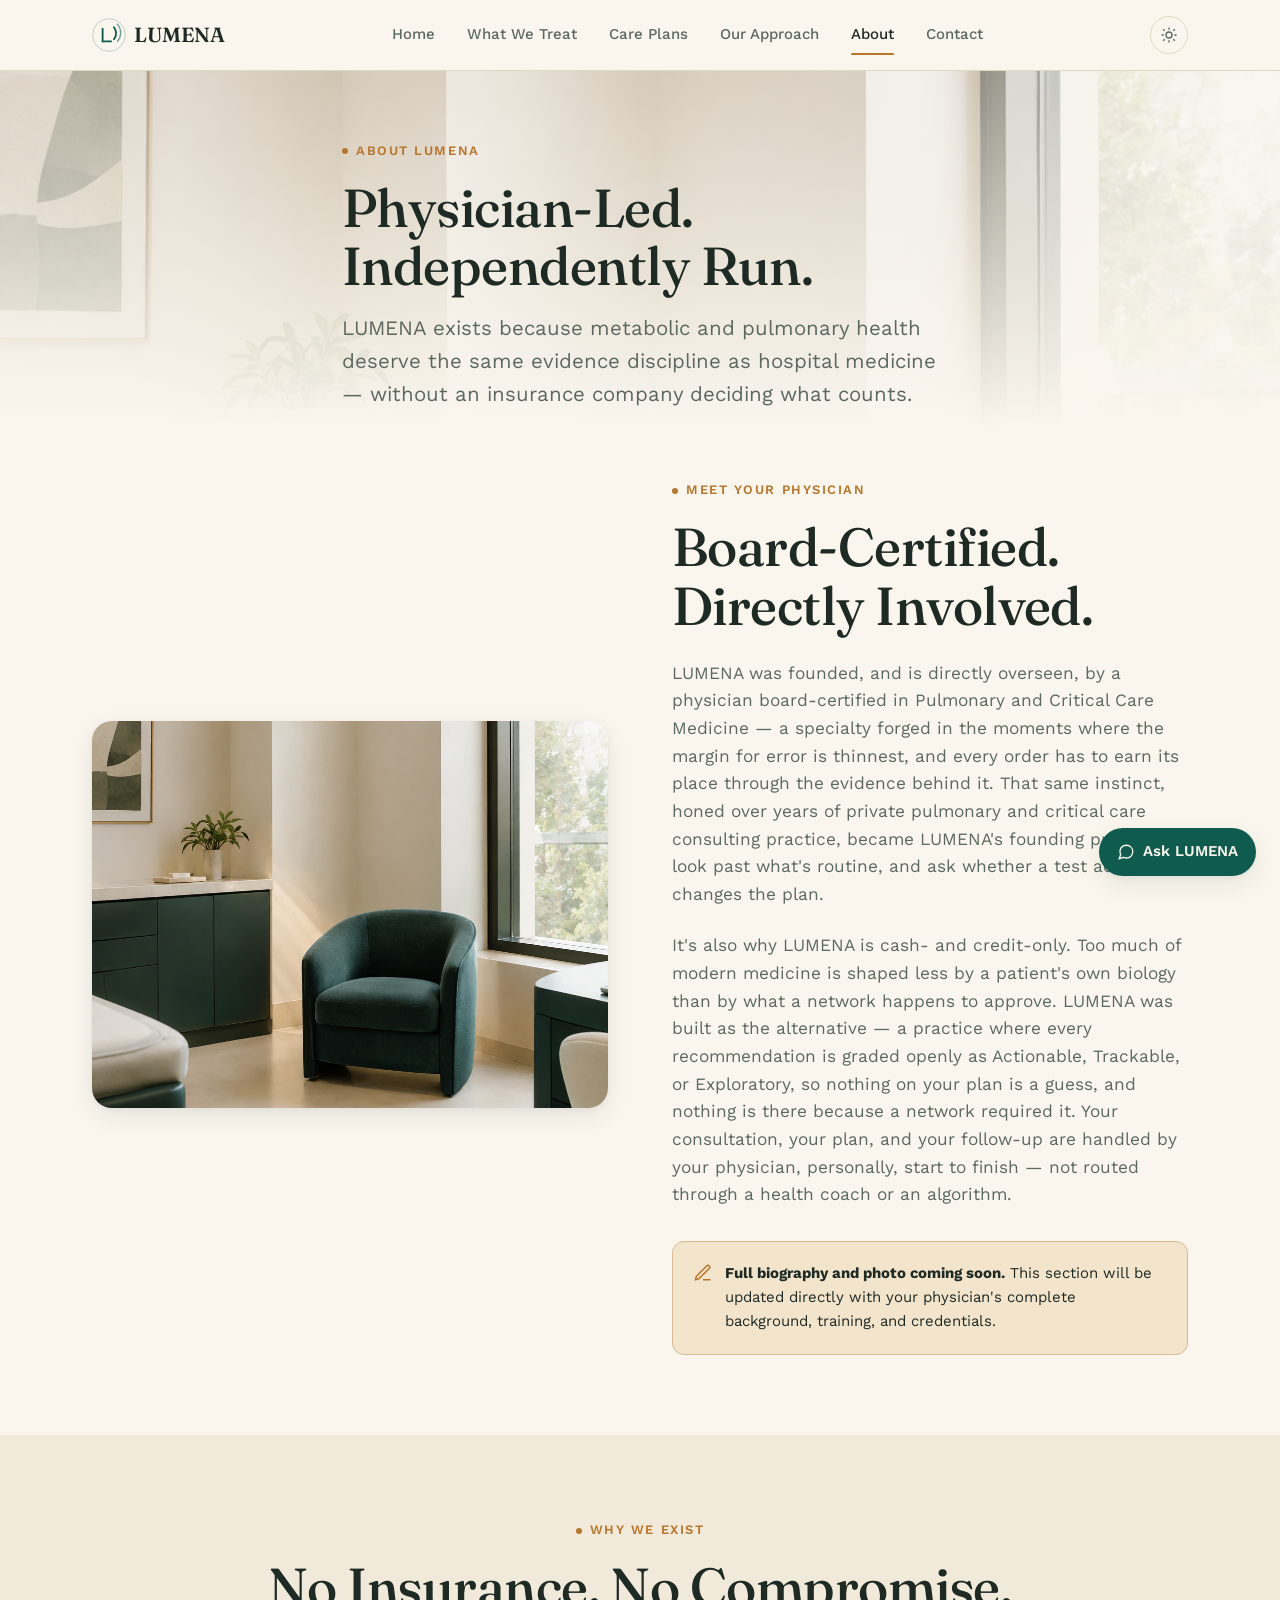
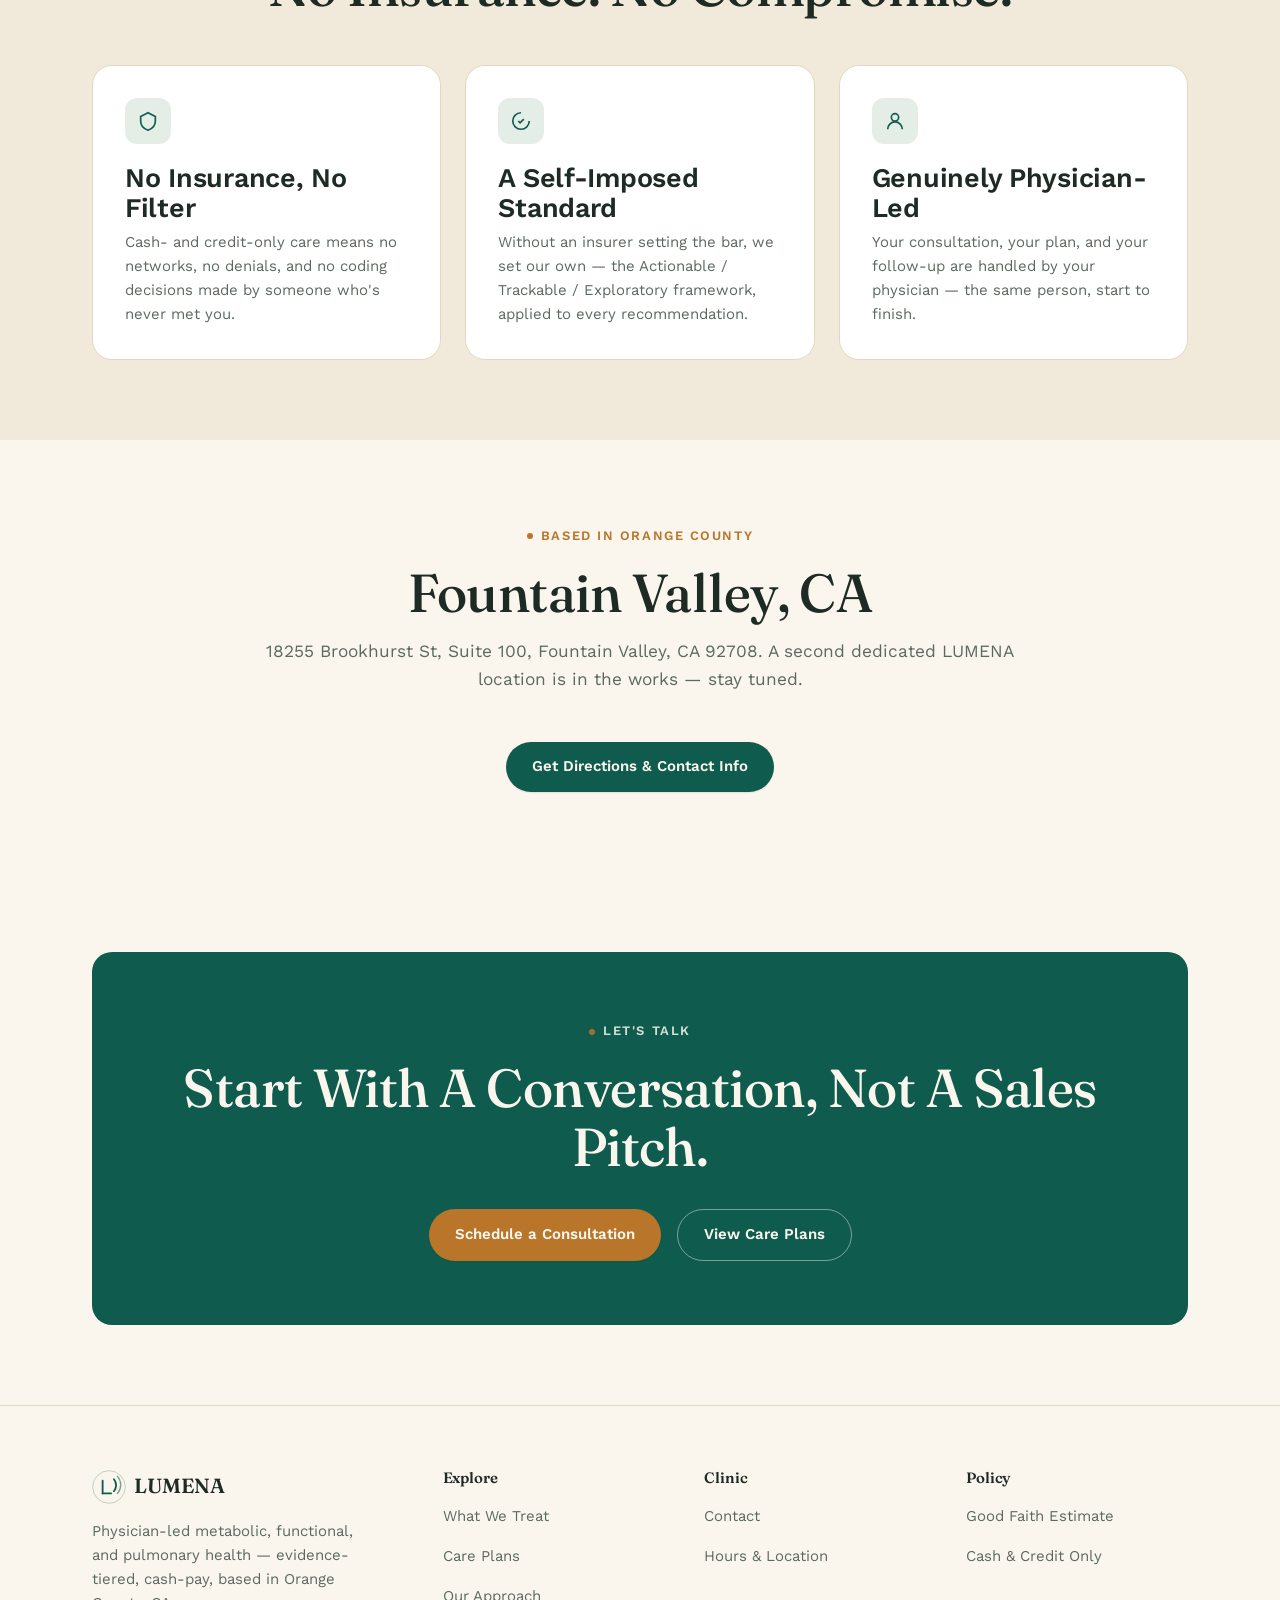
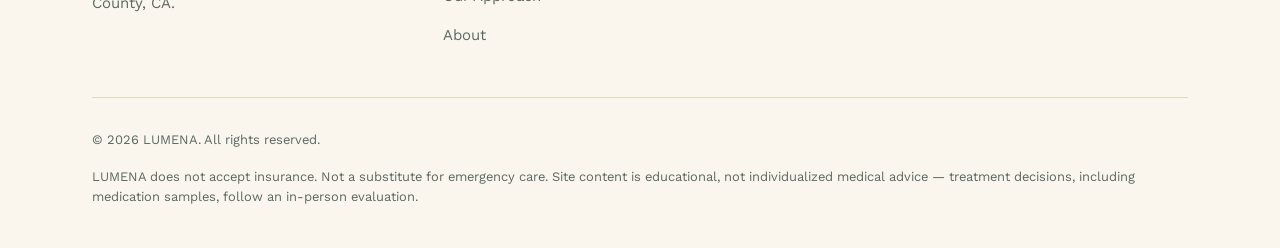
==== about.html @ 2ec5f6dc "LUMENA website" ====
<!DOCTYPE html>
<html lang="en">
<head>
<meta charset="UTF-8">
<meta name="viewport" content="width=device-width, initial-scale=1.0">
<title>About — LUMENA</title>
<meta name="description" content="LUMENA is an independently run, physician-led clinic bringing evidence-tiered discipline to metabolic, functional, and pulmonary health care.">
<link rel="icon" href="data:image/svg+xml,%3Csvg xmlns='http://www.w3.org/2000/svg' viewBox='0 0 48 48'%3E%3Crect width='48' height='48' rx='10' fill='%230F5C4E'/%3E%3Cpath d='M15 33V15' stroke='%23FAF6EE' stroke-width='3' stroke-linecap='round'/%3E%3Cpath d='M15 33H27' stroke='%23FAF6EE' stroke-width='3' stroke-linecap='round'/%3E%3Cpath d='M31 13c4 5 4 12 0 17' stroke='%23FAF6EE' stroke-width='3' stroke-linecap='round'/%3E%3Cpath d='M36 9c6 7 6 17 0 24' stroke='%23FAF6EE' stroke-width='2.4' stroke-linecap='round' opacity='.6'/%3E%3C/svg%3E">
<link rel="preconnect" href="https://fonts.googleapis.com">
<link rel="preconnect" href="https://fonts.gstatic.com" crossorigin>
<link rel="stylesheet" href="./base.css">
<link rel="stylesheet" href="./style.css">
</head>
<body>
<a href="#main" class="skip-link">Skip to content</a>

<header class="site-header">
  <div class="container nav">
    <a href="./index.html" class="brand" aria-label="LUMENA home">
      <svg viewBox="0 0 48 48" fill="none" aria-hidden="true"><circle cx="24" cy="24" r="23" stroke="currentColor" stroke-width="1.4" opacity="0.25"/><path d="M15 33V15" stroke="currentColor" stroke-width="2.6" stroke-linecap="round"/><path d="M15 33H27" stroke="currentColor" stroke-width="2.6" stroke-linecap="round"/><path d="M31 13c4 5 4 12 0 17" stroke="currentColor" stroke-width="2.6" stroke-linecap="round"/><path d="M36 9c6 7 6 17 0 24" stroke="currentColor" stroke-width="2" stroke-linecap="round" opacity="0.55"/></svg>
      LUMENA
    </a>
    <nav class="nav-links" aria-label="Primary">
      <a href="./index.html">Home</a>
      <a href="./programs.html">What We Treat</a>
      <a href="./services.html">Care Plans</a>
      <a href="./approach.html">Our Approach</a>
      <a href="./about.html" aria-current="page">About</a>
      <a href="./contact.html">Contact</a>
    </nav>
    <div class="nav-right">
      <button class="theme-toggle" aria-label="Toggle dark mode">
        <svg class="icon-sun" viewBox="0 0 24 24" fill="none" stroke="currentColor" stroke-width="1.8"><circle cx="12" cy="12" r="4"/><path d="M12 2v3M12 19v3M4.2 4.2l2.1 2.1M17.7 17.7l2.1 2.1M2 12h3M19 12h3M4.2 19.8l2.1-2.1M17.7 6.3l2.1-2.1"/></svg>
        <svg class="icon-moon" viewBox="0 0 24 24" fill="none" stroke="currentColor" stroke-width="1.8"><path d="M21 12.5A8.5 8.5 0 1 1 11.5 3a7 7 0 0 0 9.5 9.5Z"/></svg>
      </button>
      <button class="nav-toggle" aria-label="Toggle menu">
        <svg viewBox="0 0 24 24" fill="none" stroke="currentColor" stroke-width="1.8"><path d="M3 6h18M3 12h18M3 18h18"/></svg>
      </button>
    </div>
  </div>
</header>

<main id="main">

  <section class="page-banner">
    <div class="page-banner-bg"><img src="./assets/about-room.png" alt="" aria-hidden="true"></div>
    <div class="container page-banner-content">
      <span class="eyebrow">About LUMENA</span>
      <h1 class="mt-4" style="font-size: var(--text-3xl);">Physician-Led. Independently Run.</h1>
      <p class="lede mt-4">LUMENA exists because metabolic and pulmonary health deserve the same evidence discipline as hospital medicine — without an insurance company deciding what counts.</p>
    </div>
  </section>

  <section style="padding-top: var(--space-4);">
    <div class="container split">
      <div class="split-media">
        <img src="./assets/about-room.png" alt="A calm, private consultation room" loading="lazy">
      </div>
      <div>
        <span class="eyebrow">Meet Your Physician</span>
        <h2 class="mt-4">Board-Certified. Directly Involved.</h2>
        <p class="mt-6">LUMENA was founded, and is directly overseen, by a physician board-certified in Pulmonary and Critical Care Medicine — a specialty forged in the moments where the margin for error is thinnest, and every order has to earn its place through the evidence behind it. That same instinct, honed over years of private pulmonary and critical care consulting practice, became LUMENA's founding principle: look past what's routine, and ask whether a test actually changes the plan.</p>
        <p class="mt-6">It's also why LUMENA is cash- and credit-only. Too much of modern medicine is shaped less by a patient's own biology than by what a network happens to approve. LUMENA was built as the alternative — a practice where every recommendation is graded openly as Actionable, Trackable, or Exploratory, so nothing on your plan is a guess, and nothing is there because a network required it. Your consultation, your plan, and your follow-up are handled by your physician, personally, start to finish — not routed through a health coach or an algorithm.</p>
        <div class="notice mt-8">
          <svg viewBox="0 0 24 24" fill="none" stroke="currentColor" stroke-width="1.8"><path d="M12 20h9M16.5 3.5a2.1 2.1 0 0 1 3 3L7 19l-4 1 1-4Z"/></svg>
          <div><strong>Full biography and photo coming soon.</strong> This section will be updated directly with your physician's complete background, training, and credentials.</div>
        </div>
      </div>
    </div>
  </section>

  <section style="background: var(--surface-2);">
    <div class="container">
      <div class="section-head center">
        <span class="eyebrow">Why We Exist</span>
        <h2>No Insurance. No Compromise.</h2>
      </div>
      <div class="card-grid">
        <div class="info-card reveal">
          <div class="icon-wrap"><svg viewBox="0 0 24 24" fill="none" stroke="currentColor" stroke-width="1.8"><path d="M12 3 4 7v5c0 5 3.5 8.5 8 10 4.5-1.5 8-5 8-10V7l-8-4Z"/></svg></div>
          <h3>No Insurance, No Filter</h3>
          <p>Cash- and credit-only care means no networks, no denials, and no coding decisions made by someone who's never met you.</p>
        </div>
        <div class="info-card reveal">
          <div class="icon-wrap"><svg viewBox="0 0 24 24" fill="none" stroke="currentColor" stroke-width="1.8"><path d="M9 12l2 2 4-4M21 12a9 9 0 1 1-9-9"/></svg></div>
          <h3>A Self-Imposed Standard</h3>
          <p>Without an insurer setting the bar, we set our own — the Actionable / Trackable / Exploratory framework, applied to every recommendation.</p>
        </div>
        <div class="info-card reveal">
          <div class="icon-wrap"><svg viewBox="0 0 24 24" fill="none" stroke="currentColor" stroke-width="1.8"><path d="M4 21c0-4.4 3.6-8 8-8s8 3.6 8 8"/><circle cx="12" cy="8" r="4"/></svg></div>
          <h3>Genuinely Physician-Led</h3>
          <p>Your consultation, your plan, and your follow-up are handled by your physician — the same person, start to finish.</p>
        </div>
      </div>
    </div>
  </section>

  <section id="hours">
    <div class="container">
      <div class="section-head center">
        <span class="eyebrow">Based In Orange County</span>
        <h2>Fountain Valley, CA</h2>
        <p class="mt-4" style="margin-inline:auto; text-align:center;">18255 Brookhurst St, Suite 100, Fountain Valley, CA 92708. A second dedicated LUMENA location is in the works — stay tuned.</p>
      </div>
      <div class="text-center">
        <a href="./contact.html" class="btn btn-primary">Get Directions &amp; Contact Info</a>
      </div>
    </div>
  </section>

  <section>
    <div class="container">
      <div class="cta-band">
        <span class="eyebrow" style="color: var(--on-primary); opacity:0.85;">Let's Talk</span>
        <h2 class="mt-4">Start With A Conversation, Not A Sales Pitch.</h2>
        <div class="hero-actions">
          <a href="./contact.html" class="btn btn-accent">Schedule a Consultation</a>
          <a href="./services.html" class="btn btn-ghost">View Care Plans</a>
        </div>
      </div>
    </div>
  </section>

</main>

<footer class="site-footer">
  <div class="container">
    <div class="footer-grid">
      <div class="footer-brand">
        <a href="./index.html" class="brand" aria-label="LUMENA home">
          <svg viewBox="0 0 48 48" fill="none" aria-hidden="true"><circle cx="24" cy="24" r="23" stroke="currentColor" stroke-width="1.4" opacity="0.25"/><path d="M15 33V15" stroke="currentColor" stroke-width="2.6" stroke-linecap="round"/><path d="M15 33H27" stroke="currentColor" stroke-width="2.6" stroke-linecap="round"/><path d="M31 13c4 5 4 12 0 17" stroke="currentColor" stroke-width="2.6" stroke-linecap="round"/><path d="M36 9c6 7 6 17 0 24" stroke="currentColor" stroke-width="2" stroke-linecap="round" opacity="0.55"/></svg>
          LUMENA
        </a>
        <p>Physician-led metabolic, functional, and pulmonary health — evidence-tiered, cash-pay, based in Orange County, CA.</p>
      </div>
      <div class="footer-col">
        <h4>Explore</h4>
        <ul>
            <li><a href="./programs.html">What We Treat</a></li>
        <li><a href="./services.html">Care Plans</a></li>
          <li><a href="./approach.html">Our Approach</a></li>
          <li><a href="./about.html">About</a></li>
        </ul>
      </div>
      <div class="footer-col">
        <h4>Clinic</h4>
        <ul>
          <li><a href="./contact.html">Contact</a></li>
          <li><a href="./contact.html#hours">Hours &amp; Location</a></li>
        </ul>
      </div>
      <div class="footer-col">
        <h4>Policy</h4>
        <ul>
          <li><a href="./services.html#gfe">Good Faith Estimate</a></li>
          <li><span style="font-size: var(--text-sm); color: var(--text-muted);">Cash &amp; Credit Only</span></li>
        </ul>
      </div>
    </div>
    <div class="footer-bottom">
      <span>© <span data-year>2026</span> LUMENA. All rights reserved.</span>
      <span>LUMENA does not accept insurance. Not a substitute for emergency care. Site content is educational, not individualized medical advice — treatment decisions, including medication samples, follow an in-person evaluation.</span>
    </div>
  </div>
</footer>

<script src="./app.js"></script>
<script data-pplx-inline-edit>
(function () {
  if (window === window.top) return;

  const allowedParentOrigins = ["https://www.perplexity.ai","https://perplexity.ai","https://testing.perplexity.ai","https://staging.perplexity.ai","https://*.preview.i.perplexity.ai","http://perplexity.localhost","http://localhost:1420","http://127.0.0.1:1420","http://localhost:3000","http://127.0.0.1:3000","http://localhost:5173","http://127.0.0.1:5173"];
  const MAX_FONT_BYTES = 500 * 1024;
  const MAX_TOTAL_FONT_BYTES = 2 * 1024 * 1024;
  let scrollForwarding = false;
  let scrollRaf = 0;
  let trustedTopOrigin = null;

  // Allow entries like "https://*.preview.i.perplexity.ai" — the wildcard
  // matches a single DNS label (no dots), so "https://*.foo" cannot stretch
  // across multiple labels.
  function matchesAllowedOrigin(origin) {
    if (!origin) return false;
    for (const entry of allowedParentOrigins) {
      if (!entry.includes("*")) {
        if (entry === origin) return true;
        continue;
      }
      const pattern = new RegExp(
        "^" +
          entry.replace(/[.+?^${}()|[\]\\]/g, "\\$&").replace(/\*/g, "[^.]+") +
          "$",
      );
      if (pattern.test(origin)) return true;
    }
    return false;
  }

  // Trust decision: when the sender is same-origin-visible (event.origin is a
  // real origin like https://www.perplexity.ai) we trust event.origin directly.
  // When event.origin is "null" (opaque broker srcdoc), we fall back to the
  // broker's stamped `parentOrigin` to identify the top window. The fallback
  // is claim-only — we rely on the browser's native `targetOrigin` enforcement
  // on the response path (see postToTrustedTop) to ensure replies can't be
  // delivered to anyone but the actual top window of that claimed origin.
  function getTrustedParentOrigin(event) {
    const forwardedParentOrigin =
      typeof event.data.parentOrigin === "string" ? event.data.parentOrigin : null;
    const parentOrigin = event.origin === "null" ? forwardedParentOrigin : event.origin;
    return matchesAllowedOrigin(parentOrigin) ? parentOrigin : null;
  }

  // All responses go to window.top with targetOrigin = the allowlisted origin.
  // An attacker that iframes us inside their own null-origin broker can claim
  // any parentOrigin they like, but the browser will drop the reply whenever
  // the real top's origin doesn't match — so the screenshot never leaves.
  function postToTrustedTop(message) {
    if (!trustedTopOrigin) return;
    try {
      window.top.postMessage(message, trustedTopOrigin);
    } catch (_error) {}
  }

  function inlineAll(original, clone) {
    if (original.nodeType !== 1 || clone.nodeType !== 1) return;

    try {
      const computedStyle = getComputedStyle(original);
      // cssText on a computed style is the serialized declaration in modern
      // Chromium/Safari — a single read beats enumerating ~400 longhand
      // properties. Firefox returns "" here, so we fall back on empty.
      const serialized = computedStyle.cssText;
      if (serialized) {
        clone.style.cssText = serialized;
      } else {
        const parts = new Array(computedStyle.length);
        for (let index = 0; index < computedStyle.length; index += 1) {
          const property = computedStyle[index];
          parts[index] = `${property}:${computedStyle.getPropertyValue(property)};`;
        }
        clone.style.cssText = parts.join("");
      }
    } catch (_error) {}

    const originalChildren = original.children;
    const clonedChildren = clone.children;
    for (
      let index = 0;
      index < originalChildren.length && index < clonedChildren.length;
      index += 1
    ) {
      inlineAll(originalChildren[index], clonedChildren[index]);
    }
  }

  function extractFontUrl(srcValue) {
    const matches = [
      ...srcValue.matchAll(
        /url\(["']?([^"')]+)["']?\)(?:\s*format\(["']?([^"')]+)["']?\))?/gi,
      ),
    ];
    if (matches.length === 0) return null;
    const woff2 = matches.find((m) => m[2] && m[2].toLowerCase().includes("woff2"));
    if (woff2) return woff2[1];
    const woff = matches.find((m) => m[2] && m[2].toLowerCase().includes("woff"));
    if (woff) return woff[1];
    return matches[0][1];
  }

  // Cache resolved font URL -> data URI across captures. Fonts on a page
  // essentially never change, and a batch run emits multiple captures back to
  // back — without this we'd refetch + re-base64 every time.
  const fontDataUriCache = new Map();
  const SRC_DECLARATION_RE = /src\s*:\s*[^;}]+/i;

  async function fetchAsDataUri(url) {
    if (fontDataUriCache.has(url)) return fontDataUriCache.get(url);
    let dataUri = null;
    try {
      const response = await fetch(url, { mode: "cors", credentials: "omit" });
      if (response.ok) {
        const blob = await response.blob();
        if (blob.size <= MAX_FONT_BYTES) {
          dataUri = await new Promise((resolve) => {
            const reader = new FileReader();
            reader.onloadend = () =>
              resolve(typeof reader.result === "string" ? reader.result : null);
            reader.onerror = () => resolve(null);
            reader.readAsDataURL(blob);
          });
        }
      }
    } catch (_error) {
      dataUri = null;
    }
    fontDataUriCache.set(url, dataUri);
    return dataUri;
  }

  function collectFontFaceRuleTexts() {
    const rules = [];
    for (const sheet of document.styleSheets) {
      let cssRules;
      try {
        cssRules = sheet.cssRules;
      } catch (_error) {
        continue;
      }
      if (!cssRules) continue;
      for (const rule of cssRules) {
        const cssText = rule.cssText || "";
        if (cssText.startsWith("@font-face")) rules.push(cssText);
      }
    }
    return rules;
  }

  async function buildInlinedFontCss() {
    const ruleTexts = collectFontFaceRuleTexts();
    if (ruleTexts.length === 0) return null;

    const resolved = ruleTexts.map((cssText) => {
      if (!SRC_DECLARATION_RE.test(cssText)) return null;
      const srcMatch = cssText.match(/src\s*:\s*([^;}]+)[;}]/i);
      if (!srcMatch) return null;
      const url = extractFontUrl(srcMatch[1]);
      if (!url) return null;
      try {
        return { cssText, url: new URL(url, document.baseURI).href };
      } catch (_error) {
        return null;
      }
    });

    const dataUris = await Promise.all(
      resolved.map((entry) => (entry ? fetchAsDataUri(entry.url) : Promise.resolve(null))),
    );

    const inlined = [];
    let totalBytes = 0;
    for (let index = 0; index < resolved.length; index += 1) {
      const entry = resolved[index];
      const dataUri = dataUris[index];
      if (!entry || !dataUri) continue;
      const approxBytes = dataUri.length * 0.75;
      if (totalBytes + approxBytes > MAX_TOTAL_FONT_BYTES) break;
      totalBytes += approxBytes;
      inlined.push(entry.cssText.replace(SRC_DECLARATION_RE, `src: url("${dataUri}")`));
    }
    return inlined.length > 0 ? inlined.join("\n") : null;
  }

  function stripExternal(clone) {
    const images = clone.querySelectorAll("img");
    for (let index = 0; index < images.length; index += 1) {
      const src = images[index].getAttribute("src");
      if (src && !src.startsWith("data:")) images[index].removeAttribute("src");
    }

    const elements = clone.querySelectorAll("*");
    for (let index = 0; index < elements.length; index += 1) {
      const style = elements[index].style.cssText;
      if (style && style.includes("url(")) {
        elements[index].style.cssText = style.replace(
          /url\(["']?(?!data:)[^)"']*["']?\)/gi,
          "none",
        );
      }
    }
  }

  function emitScroll() {
    scrollRaf = 0;
    if (!scrollForwarding) return;
    postToTrustedTop({
      type: "INLINE_EDIT_SCROLL",
      scrollX: window.scrollX,
      scrollY: window.scrollY,
    });
  }

  window.addEventListener(
    "scroll",
    function () {
      if (!scrollForwarding || scrollRaf) return;
      scrollRaf = requestAnimationFrame(emitScroll);
    },
    { passive: true, capture: true },
  );

  async function handleCaptureRequest(event) {
    const requestId = event.data.requestId;
    const scrollX = window.scrollX;
    const scrollY = window.scrollY;
    const width = window.innerWidth;
    const height = window.innerHeight;

    function postResult(dataUrl) {
      postToTrustedTop({
        type: "INLINE_EDIT_SCREENSHOT_RESULT",
        requestId,
        dataUrl,
        scrollX,
        scrollY,
      });
    }

    try {
      // Wait for any pending web fonts to resolve so both inline metrics and
      // the @font-face inlining below see the same loaded faces.
      if (document.fonts && document.fonts.ready) {
        try {
          await document.fonts.ready;
        } catch (_error) {}
      }

      const clone = document.documentElement.cloneNode(true);
      inlineAll(document.documentElement, clone);

      const removedNodes = clone.querySelectorAll("script,link[rel=\"stylesheet\"],style");
      for (let index = 0; index < removedNodes.length; index += 1) {
        removedNodes[index].remove();
      }

      stripExternal(clone);

      // Re-embed web fonts as data-URI @font-face rules so the SVG rasterizer
      // can resolve them — external font URLs aren't fetched during
      // foreignObject rendering, which would otherwise force a fallback face
      // and change text metrics.
      const inlinedFontCss = await buildInlinedFontCss();
      if (inlinedFontCss) {
        const styleEl = document.createElement("style");
        styleEl.textContent = inlinedFontCss;
        const head = clone.querySelector("head");
        if (head) head.appendChild(styleEl);
        else clone.insertBefore(styleEl, clone.firstChild);
      }

      const html = new XMLSerializer().serializeToString(clone);
      const svg =
        `<svg xmlns="http://www.w3.org/2000/svg" width="${width}" height="${height}">` +
        '<foreignObject width="100%" height="100%">' +
        `<div xmlns="http://www.w3.org/1999/xhtml" style="width:${width}px;height:${height}px;overflow:hidden">` +
        `<div style="position:relative;left:-${scrollX}px;top:-${scrollY}px">` +
        html +
        "</div></div></foreignObject></svg>";
      const svgUrl = `data:image/svg+xml;charset=utf-8,${encodeURIComponent(svg)}`;
      const image = new Image();
      image.onload = function () {
        const canvas = document.createElement("canvas");
        canvas.width = width;
        canvas.height = height;
        canvas.getContext("2d").drawImage(image, 0, 0);
        postResult(canvas.toDataURL("image/png"));
      };
      image.onerror = function () {
        postResult(null);
      };
      image.src = svgUrl;
    } catch (_error) {
      postResult(null);
    }
  }

  window.addEventListener("message", function (event) {
    if (!event.data) return;
    // Only accept messages from the direct parent frame. Blocks sibling /
    // unrelated-window postMessage senders that could otherwise reach us.
    if (event.source !== window.parent) return;

    const trustedParentOrigin = getTrustedParentOrigin(event);
    if (!trustedParentOrigin) return;
    trustedTopOrigin = trustedParentOrigin;

    if (event.data.type === "INLINE_EDIT_SCROLL_START") {
      scrollForwarding = true;
      emitScroll();
      return;
    }

    if (event.data.type === "INLINE_EDIT_SCROLL_STOP") {
      scrollForwarding = false;
      if (scrollRaf) cancelAnimationFrame(scrollRaf);
      scrollRaf = 0;
      return;
    }

    if (event.data.type !== "INLINE_EDIT_CAPTURE_REQUEST") return;

    handleCaptureRequest(event);
  });
})();


</script></body>
</html>
---- base.css ----
/* ===== Base Reset & Foundations ===== */
*, *::before, *::after { box-sizing: border-box; margin: 0; padding: 0; }
html { -webkit-text-size-adjust: 100%; scroll-behavior: smooth; }
body { min-height: 100vh; text-rendering: optimizeLegibility; -webkit-font-smoothing: antialiased; }
img, picture, video, svg { display: block; max-width: 100%; }
img { height: auto; }
a { color: inherit; text-decoration: none; }
button { font: inherit; color: inherit; background: none; border: none; cursor: pointer; }
ul, ol { list-style: none; }
input, textarea { font: inherit; color: inherit; }
:focus-visible { outline: 2px solid var(--primary); outline-offset: 3px; border-radius: 4px; }
.visually-hidden {
  position: absolute; width: 1px; height: 1px; padding: 0; margin: -1px;
  overflow: hidden; clip: rect(0,0,0,0); white-space: nowrap; border: 0;
}
.skip-link {
  position: absolute; left: -9999px; top: 0; z-index: 200;
  background: var(--primary); color: var(--on-primary); padding: 10px 18px; border-radius: 0 0 8px 0;
}
.skip-link:focus { left: 0; }
@media (prefers-reduced-motion: reduce) {
  *, *::before, *::after { animation-duration: 0.01ms !important; animation-iteration-count: 1 !important; transition-duration: 0.01ms !important; scroll-behavior: auto !important; }
}
---- style.css ----
/* ===================================================================
   LUMENA — Design Tokens & Components
   =================================================================== */

@import url('https://fonts.googleapis.com/css2?family=Fraunces:ital,opsz,wght@0,9..144,300;0,9..144,400;0,9..144,500;0,9..144,600;0,9..144,700;1,9..144,400;1,9..144,500&family=Work+Sans:wght@400;500;600;700&display=swap');

:root {
  /* ---- Type ---- */
  --font-display: 'Fraunces', 'Iowan Old Style', Georgia, serif;
  --font-body: 'Work Sans', -apple-system, BlinkMacSystemFont, sans-serif;

  --text-xs: clamp(0.76rem, 0.73rem + 0.1vw, 0.82rem);
  --text-sm: clamp(0.87rem, 0.84rem + 0.12vw, 0.94rem);
  --text-base: clamp(1rem, 0.96rem + 0.15vw, 1.08rem);
  --text-lg: clamp(1.15rem, 1.08rem + 0.25vw, 1.3rem);
  --text-xl: clamp(1.4rem, 1.28rem + 0.5vw, 1.7rem);
  --text-2xl: clamp(1.8rem, 1.55rem + 1vw, 2.4rem);
  --text-3xl: clamp(2.3rem, 1.9rem + 1.8vw, 3.4rem);
  --text-hero: clamp(2.8rem, 2.2rem + 3vw, 4.6rem);

  --leading-tight: 1.1;
  --leading-snug: 1.3;
  --leading-normal: 1.6;
  --leading-relaxed: 1.75;

  /* ---- Spacing (4px base) ---- */
  --space-1: 4px;  --space-2: 8px;  --space-3: 12px; --space-4: 16px;
  --space-5: 20px; --space-6: 24px; --space-8: 32px; --space-10: 40px;
  --space-12: 48px; --space-16: 64px; --space-20: 80px; --space-24: 96px;
  --space-32: 128px;

  --radius-sm: 6px; --radius-md: 12px; --radius-lg: 20px; --radius-full: 999px;

  --container-w: 1160px;

  --ease: cubic-bezier(0.16, 1, 0.3, 1);

  /* ---- Color — Light (default) ---- */
  --bg: #FAF6EE;
  --surface: #FFFFFF;
  --surface-2: #F1EADB;
  --text: #1E2A24;
  --text-muted: #5B695F;
  --border: #E2D8C2;
  --border-strong: #CFC2A3;

  --primary: #0F5C4E;
  --primary-hover: #0B4A3F;
  --primary-tint: #E4EEE7;
  --on-primary: #FAF6EE;

  --accent: #B9762A;
  --accent-hover: #9F6520;
  --accent-tint: #F3E4CC;
  --on-accent: #FAF6EE;

  --shadow-sm: 0 1px 2px rgba(30, 42, 36, 0.06), 0 1px 1px rgba(30, 42, 36, 0.04);
  --shadow-md: 0 8px 24px rgba(30, 42, 36, 0.08), 0 2px 6px rgba(30, 42, 36, 0.05);
  --shadow-lg: 0 24px 48px rgba(30, 42, 36, 0.14), 0 4px 12px rgba(30, 42, 36, 0.06);
}

[data-theme="dark"] {
  --bg: #10160F;
  --surface: #161F1A;
  --surface-2: #1C271F;
  --text: #ECE7DA;
  --text-muted: #A6B0A4;
  --border: #2A362D;
  --border-strong: #3B4A3D;

  --primary: #62B39B;
  --primary-hover: #7FC5AF;
  --primary-tint: #1B2B25;
  --on-primary: #0E1712;

  --accent: #E3A15E;
  --accent-hover: #EDB47A;
  --accent-tint: #2C2318;
  --on-accent: #1B1207;

  --shadow-sm: 0 1px 2px rgba(0, 0, 0, 0.3);
  --shadow-md: 0 8px 24px rgba(0, 0, 0, 0.35);
  --shadow-lg: 0 24px 48px rgba(0, 0, 0, 0.45);
}

body {
  background: var(--bg);
  color: var(--text);
  font-family: var(--font-body);
  font-size: var(--text-base);
  line-height: var(--leading-normal);
  transition: background 0.3s var(--ease), color 0.3s var(--ease);
}

.container {
  width: 100%;
  max-width: var(--container-w);
  margin-inline: auto;
  padding-inline: var(--space-6);
}

@media (min-width: 900px) {
  .container { padding-inline: var(--space-8); }
}

section { padding-block: var(--space-20); }
@media (max-width: 700px) { section { padding-block: var(--space-12); } }

h1, h2, h3, h4 { font-family: var(--font-display); line-height: var(--leading-tight); font-weight: 500; letter-spacing: -0.01em; }
h1 { font-size: var(--text-hero); font-weight: 500; }
h2 { font-size: var(--text-3xl); }
h3 { font-size: var(--text-xl); font-weight: 600; font-family: var(--font-body); }
p { color: var(--text-muted); }
.lede { font-size: var(--text-lg); color: var(--text-muted); max-width: 62ch; }
.eyebrow {
  font-family: var(--font-body); font-size: var(--text-xs); font-weight: 600;
  letter-spacing: 0.12em; text-transform: uppercase; color: var(--accent);
  display: inline-flex; align-items: center; gap: var(--space-2);
}
.eyebrow::before { content: ""; width: 6px; height: 6px; border-radius: 50%; background: var(--accent); }
.prose { max-width: 70ch; }
.prose p + p { margin-top: var(--space-4); }

/* ---- Buttons ---- */
.btn {
  display: inline-flex; align-items: center; justify-content: center; gap: var(--space-2);
  font-weight: 600; font-size: var(--text-sm); padding: 13px 26px; border-radius: var(--radius-full);
  transition: transform 0.2s var(--ease), background 0.2s var(--ease), box-shadow 0.2s var(--ease), border-color 0.2s var(--ease);
  white-space: nowrap;
}
.btn:active { transform: scale(0.97); }
.btn-primary { background: var(--primary); color: var(--on-primary); box-shadow: var(--shadow-sm); }
.btn-primary:hover { background: var(--primary-hover); box-shadow: var(--shadow-md); }
.btn-ghost { background: transparent; color: var(--text); border: 1.5px solid var(--border-strong); }
.btn-ghost:hover { border-color: var(--primary); color: var(--primary); }
.btn-accent { background: var(--accent); color: var(--on-accent); box-shadow: var(--shadow-sm); }
.btn-accent:hover { background: var(--accent-hover); box-shadow: var(--shadow-md); }
.btn-block { width: 100%; }

/* ---- Header / Nav ---- */
.site-header {
  position: sticky; top: 0; z-index: 100; background: color-mix(in srgb, var(--bg) 97%, transparent);
  border-bottom: 1px solid var(--border);
}
.nav {
  display: flex; align-items: center; justify-content: space-between;
  padding-block: var(--space-4);
}
.brand { display: flex; align-items: center; gap: var(--space-2); font-family: var(--font-display); font-size: var(--text-lg); font-weight: 600; color: var(--text); }
.brand svg { width: 34px; height: 34px; color: var(--primary); }
.nav-links { display: flex; align-items: center; gap: var(--space-8); }
.nav-links a { font-size: var(--text-sm); font-weight: 500; color: var(--text-muted); transition: color 0.2s var(--ease); position: relative; }
.nav-links a:hover, .nav-links a[aria-current="page"] { color: var(--text); }
.nav-links a[aria-current="page"]::after { content: ""; position: absolute; left: 0; right: 0; bottom: -8px; height: 2px; background: var(--accent); border-radius: 2px; }
.nav-right { display: flex; align-items: center; gap: var(--space-4); }
.theme-toggle {
  width: 38px; height: 38px; border-radius: 50%; border: 1px solid var(--border);
  display: flex; align-items: center; justify-content: center; color: var(--text-muted);
  transition: border-color 0.2s var(--ease), color 0.2s var(--ease);
}
.theme-toggle:hover { border-color: var(--primary); color: var(--primary); }
.theme-toggle svg { width: 18px; height: 18px; }
.theme-toggle .icon-moon { display: none; }
[data-theme="dark"] .theme-toggle .icon-sun { display: none; }
[data-theme="dark"] .theme-toggle .icon-moon { display: block; }

.nav-toggle { display: none; width: 40px; height: 40px; border-radius: 50%; border: 1px solid var(--border); align-items: center; justify-content: center; }
.nav-toggle svg { width: 20px; height: 20px; }

@media (max-width: 860px) {
  .nav-links {
    position: fixed; inset: 64px 0 0 0; background: var(--bg); flex-direction: column;
    justify-content: flex-start; padding: var(--space-8) var(--space-6); gap: var(--space-6);
    transform: translateY(-8px); opacity: 0; pointer-events: none; transition: opacity 0.25s var(--ease), transform 0.25s var(--ease);
    border-top: 1px solid var(--border);
  }
  .nav-links a { font-size: var(--text-xl); }
  body.menu-open .nav-links { opacity: 1; pointer-events: auto; transform: translateY(0); }
  .nav-toggle { display: flex; }
}

/* ---- Hero ---- */
.hero { padding-block: var(--space-20) var(--space-16); overflow: hidden; }
.hero-grid { display: grid; grid-template-columns: 1.1fr 0.9fr; gap: var(--space-16); align-items: center; }
.hero h1 { margin-block: var(--space-5) var(--space-6); }
.hero-actions { display: flex; gap: var(--space-4); flex-wrap: wrap; margin-top: var(--space-8); }
.hero-visual { position: relative; border-radius: var(--radius-lg); overflow: hidden; box-shadow: var(--shadow-lg); aspect-ratio: 4/5; }
.hero-visual img { width: 100%; height: 100%; object-fit: cover; object-position: 60% 40%; }
.hero-focus { display: flex; flex-wrap: wrap; gap: var(--space-3) var(--space-5); list-style: none; margin: var(--space-6) 0 var(--space-8); padding: 0; }
.hero-focus li { display: flex; align-items: center; gap: var(--space-2); font-size: var(--text-sm); font-weight: 500; color: var(--text); }
.hero-focus svg { width: 18px; height: 18px; color: var(--primary); flex-shrink: 0; }
.hero-note { display: flex; align-items: center; gap: var(--space-3); margin-top: var(--space-10); padding-top: var(--space-8); border-top: 1px solid var(--border); color: var(--text-muted); font-size: var(--text-sm); }
.hero-note strong { color: var(--text); }
@media (max-width: 900px) {
  .hero-grid { grid-template-columns: 1fr; gap: var(--space-10); }
  .hero-visual { order: -1; aspect-ratio: 16/10; }
}

/* ---- Banner (sub-page hero) ---- */
.page-banner { position: relative; padding-block: var(--space-16) var(--space-12); overflow: hidden; }
.page-banner-bg { position: absolute; inset: 0; z-index: -1; }
.page-banner-bg img { width: 100%; height: 100%; object-fit: cover; object-position: 50% 30%; }
.page-banner-bg::after { content: ""; position: absolute; inset: 0; background: linear-gradient(180deg, color-mix(in srgb, var(--bg) 55%, transparent) 0%, var(--bg) 92%); }
.page-banner-content { position: relative; max-width: 60ch; }

/* ---- Sections ---- */
.section-head { max-width: 70ch; margin-bottom: var(--space-12); }
.section-head h2 { margin-top: var(--space-4); }
.section-head.center { margin-inline: auto; text-align: center; }

/* ---- Evidence Tier badges ---- */
.tier-badge {
  display: inline-flex; align-items: center; gap: var(--space-2); font-size: var(--text-xs); font-weight: 700;
  letter-spacing: 0.04em; text-transform: uppercase; padding: 6px 14px; border-radius: var(--radius-full);
}
.tier-badge::before { content: ""; width: 7px; height: 7px; border-radius: 50%; }
.tier-actionable { background: var(--primary-tint); color: var(--primary); }
.tier-actionable::before { background: var(--primary); }
.tier-trackable { background: var(--accent-tint); color: var(--accent); }
.tier-trackable::before { background: var(--accent); }
.tier-exploratory { background: var(--surface-2); color: var(--text-muted); border: 1px solid var(--border-strong); }
.tier-exploratory::before { background: var(--text-muted); }

.tier-grid { display: grid; grid-template-columns: repeat(3, 1fr); gap: var(--space-6); }
.tier-card { background: var(--surface); border: 1px solid var(--border); border-radius: var(--radius-lg); padding: var(--space-8); }
.tier-card h3 { margin-top: var(--space-4); margin-bottom: var(--space-3); }
.tier-card p { font-size: var(--text-sm); }
@media (max-width: 860px) { .tier-grid { grid-template-columns: 1fr; } }

/* ---- Pricing / bundle cards ---- */
.plans-grid { display: grid; grid-template-columns: repeat(4, 1fr); gap: var(--space-5); align-items: stretch; }
.plan-card {
  background: var(--surface); border: 1px solid var(--border); border-radius: var(--radius-lg);
  padding: var(--space-8) var(--space-6); display: flex; flex-direction: column; gap: var(--space-5);
  transition: transform 0.25s var(--ease), box-shadow 0.25s var(--ease), border-color 0.25s var(--ease);
}
.plan-card:hover { transform: translateY(-4px); box-shadow: var(--shadow-md); border-color: var(--border-strong); }
.plan-card.featured { border-color: var(--primary); box-shadow: var(--shadow-md); position: relative; }
.plan-card.featured::before {
  content: "Most Chosen"; position: absolute; top: -13px; left: var(--space-6); background: var(--primary);
  color: var(--on-primary); font-size: var(--text-xs); font-weight: 700; padding: 4px 12px; border-radius: var(--radius-full);
}
.plan-name { font-family: var(--font-display); font-size: var(--text-xl); font-weight: 600; }
.plan-price { font-family: var(--font-body); font-size: var(--text-base); font-weight: 600; color: var(--primary); text-transform: uppercase; letter-spacing: 0.03em; }
.plan-price span { font-family: var(--font-body); font-size: var(--text-sm); color: var(--text-muted); font-weight: 500; text-transform: none; letter-spacing: normal; }
.plan-desc { font-size: var(--text-sm); }
.plan-list { display: flex; flex-direction: column; gap: var(--space-3); flex: 1; }
.plan-list li { display: flex; gap: var(--space-2); align-items: flex-start; font-size: var(--text-sm); color: var(--text); }
.plan-list li svg { width: 16px; height: 16px; flex-shrink: 0; margin-top: 3px; color: var(--primary); }
.plan-tiers { display: flex; gap: var(--space-2); flex-wrap: wrap; }
@media (max-width: 1000px) { .plans-grid { grid-template-columns: repeat(2, 1fr); } }
@media (max-width: 620px) { .plans-grid { grid-template-columns: 1fr; } }

/* ---- Feature / info cards ---- */
.card-grid { display: grid; grid-template-columns: repeat(3, 1fr); gap: var(--space-6); }
.info-card { background: var(--surface); border: 1px solid var(--border); border-radius: var(--radius-lg); padding: var(--space-8); }
.info-card .icon-wrap { width: 46px; height: 46px; border-radius: var(--radius-md); background: var(--primary-tint); color: var(--primary); display: flex; align-items: center; justify-content: center; margin-bottom: var(--space-5); }
.info-card .icon-wrap svg { width: 22px; height: 22px; }
.info-card h3 { margin-bottom: var(--space-2); }
.info-card p { font-size: var(--text-sm); }
@media (max-width: 860px) { .card-grid { grid-template-columns: 1fr; } }

/* ---- Comparison (LUMENA vs. typical GLP-1/peptide clinic) ---- */
.compare-grid { display: grid; grid-template-columns: 1fr 1fr; gap: var(--space-8); margin-top: var(--space-10); }
.compare-card { border-radius: var(--radius-lg); padding: var(--space-8); border: 1px solid var(--border); background: var(--surface); }
.compare-card h3 { font-size: var(--text-lg); }
.compare-card.dim { opacity: 0.72; }
.compare-card.dim h3 { color: var(--text-muted); }
.compare-card.highlight { border-color: var(--primary); box-shadow: var(--shadow-md); position: relative; }
.compare-card.highlight::before { content: "LUMENA"; position: absolute; top: -13px; left: var(--space-8); background: var(--primary); color: var(--on-primary); font-size: var(--text-xs); font-weight: 700; letter-spacing: 0.06em; text-transform: uppercase; padding: 3px 12px; border-radius: 999px; }
.compare-list { display: flex; flex-direction: column; gap: var(--space-4); margin-top: var(--space-6); }
.compare-list li { display: flex; gap: var(--space-3); align-items: flex-start; font-size: var(--text-sm); color: var(--text); }
.compare-list li svg { width: 18px; height: 18px; flex-shrink: 0; margin-top: 2px; }
.compare-card.dim .compare-list li { color: var(--text-muted); }
.compare-card.dim .compare-list li svg { color: var(--text-muted); }
.compare-card.highlight .compare-list li svg { color: var(--primary); }
@media (max-width: 860px) { .compare-grid { grid-template-columns: 1fr; } }

/* ---- Split / media-text sections ---- */
.split { display: grid; grid-template-columns: 1fr 1fr; gap: var(--space-16); align-items: center; }
.split-media { border-radius: var(--radius-lg); overflow: hidden; box-shadow: var(--shadow-md); aspect-ratio: 4/3; }
.split-media img { width: 100%; height: 100%; object-fit: cover; }
.split-media.evidence-visual-media { aspect-ratio: 1.846; background: var(--surface-2); }
.split-media.evidence-visual-media img { object-fit: contain; }
.split.reverse .split-media { order: 2; }
@media (max-width: 900px) { .split, .split.reverse .split-media { grid-template-columns: 1fr; order: unset; } }

/* ---- Stats strip ---- */
.stat-strip { display: grid; grid-template-columns: repeat(3, 1fr); gap: var(--space-8); padding-block: var(--space-12); border-top: 1px solid var(--border); border-bottom: 1px solid var(--border); }
.stat { text-align: center; }
.stat-num { font-family: var(--font-display); font-size: var(--text-2xl); color: var(--primary); }
.stat-label { font-size: var(--text-sm); color: var(--text-muted); margin-top: var(--space-1); }
@media (max-width: 700px) { .stat-strip { grid-template-columns: 1fr; gap: var(--space-6); } }

/* ---- CTA band ---- */
.cta-band { background: var(--primary); color: var(--on-primary); border-radius: var(--radius-lg); padding: var(--space-16); text-align: center; }
.cta-band h2 { color: var(--on-primary); }
.cta-band p { color: color-mix(in srgb, var(--on-primary) 80%, transparent); max-width: 55ch; margin-inline: auto; }
.cta-band .hero-actions { justify-content: center; margin-top: var(--space-8); }
.cta-band .btn-ghost { border-color: color-mix(in srgb, var(--on-primary) 45%, transparent); color: var(--on-primary); }
.cta-band .btn-ghost:hover { border-color: var(--on-primary); }

/* ---- Timeline / process ---- */
.process-list { display: flex; flex-direction: column; }
.process-item { display: grid; grid-template-columns: 60px 1fr; gap: var(--space-6); padding-block: var(--space-6); border-top: 1px solid var(--border); }
.process-item:first-child { border-top: none; }
.process-num { font-family: var(--font-display); font-size: var(--text-xl); color: var(--border-strong); }
.process-item h3 { margin-bottom: var(--space-2); }
.process-item p { font-size: var(--text-sm); }

/* ---- Contact page ---- */
.contact-grid { display: grid; grid-template-columns: 1fr 1fr; gap: var(--space-16); }
.contact-card { background: var(--surface); border: 1px solid var(--border); border-radius: var(--radius-lg); padding: var(--space-8); }
.contact-row { display: flex; gap: var(--space-4); align-items: flex-start; padding-block: var(--space-4); border-top: 1px solid var(--border); }
.contact-row:first-child { border-top: none; padding-top: 0; }
.contact-row .icon-wrap { width: 40px; height: 40px; border-radius: var(--radius-md); background: var(--primary-tint); color: var(--primary); display: flex; align-items: center; justify-content: center; flex-shrink: 0; }
.contact-row .icon-wrap svg { width: 18px; height: 18px; }
.contact-row h4 { font-family: var(--font-body); font-weight: 600; font-size: var(--text-base); margin-bottom: 2px; }
.contact-row p, .contact-row a { font-size: var(--text-sm); }
.contact-row a { color: var(--primary); font-weight: 500; }
.contact-row a:hover { text-decoration: underline; }
.map-frame { border-radius: var(--radius-lg); overflow: hidden; border: 1px solid var(--border); height: 100%; min-height: 320px; }
.map-frame iframe { width: 100%; height: 100%; border: 0; display: block; min-height: 320px; }
@media (max-width: 900px) { .contact-grid { grid-template-columns: 1fr; gap: var(--space-10); } }

/* ---- Lead / inquiry form ---- */
.lead-form .form-row { display: flex; flex-direction: column; gap: var(--space-2); margin-bottom: var(--space-4); }
.lead-form label { font-size: var(--text-sm); font-weight: 600; color: var(--text); }
.lead-form input, .lead-form select, .lead-form textarea {
  font-family: var(--font-body); font-size: var(--text-sm); color: var(--text);
  background: var(--surface-2); border: 1px solid var(--border-strong); border-radius: var(--radius-md);
  padding: 11px 14px; width: 100%; transition: border-color 0.2s var(--ease), box-shadow 0.2s var(--ease);
}
.lead-form input:focus, .lead-form select:focus, .lead-form textarea:focus {
  outline: none; border-color: var(--primary); box-shadow: 0 0 0 3px var(--primary-tint);
}
.lead-form textarea { resize: vertical; min-height: 80px; }
.lead-form button[disabled] { opacity: 0.6; pointer-events: none; }
#lf-status.ok { color: var(--primary); font-weight: 600; }
#lf-status.err { color: #B3423A; font-weight: 600; }

/* ---- Private leads admin table ---- */
.leads-gate { max-width: 420px; margin: var(--space-20) auto; text-align: center; }
.leads-table-wrap { overflow-x: auto; }
table.leads-table { width: 100%; border-collapse: collapse; font-size: var(--text-sm); }
table.leads-table th, table.leads-table td { text-align: left; padding: var(--space-3) var(--space-4); border-bottom: 1px solid var(--border); vertical-align: top; }
table.leads-table th { color: var(--text-muted); font-weight: 600; text-transform: uppercase; font-size: var(--text-xs); letter-spacing: 0.04em; }
table.leads-table tr:hover td { background: var(--surface-2); }

.notice {
  display: flex; gap: var(--space-3); background: var(--accent-tint); border: 1px solid color-mix(in srgb, var(--accent) 30%, var(--border));
  border-radius: var(--radius-md); padding: var(--space-5); font-size: var(--text-sm); color: var(--text);
}
.notice svg { width: 20px; height: 20px; color: var(--accent); flex-shrink: 0; margin-top: 1px; }

/* ---- Footer ---- */
.site-footer { border-top: 1px solid var(--border); padding-block: var(--space-16) var(--space-10); }
.footer-grid { display: grid; grid-template-columns: 1.4fr 1fr 1fr 1fr; gap: var(--space-10); margin-bottom: var(--space-12); }
.footer-brand p { font-size: var(--text-sm); margin-top: var(--space-4); max-width: 32ch; }
.footer-col h4 { font-size: var(--text-sm); font-weight: 600; margin-bottom: var(--space-4); color: var(--text); }
.footer-col ul { display: flex; flex-direction: column; gap: var(--space-3); }
.footer-col a { font-size: var(--text-sm); color: var(--text-muted); transition: color 0.2s var(--ease); }
.footer-col a:hover { color: var(--primary); }
.footer-bottom { display: flex; justify-content: space-between; flex-wrap: wrap; gap: var(--space-4); padding-top: var(--space-8); border-top: 1px solid var(--border); font-size: var(--text-xs); color: var(--text-muted); }
@media (max-width: 860px) { .footer-grid { grid-template-columns: 1fr 1fr; } }
@media (max-width: 560px) { .footer-grid { grid-template-columns: 1fr; } }

/* ---- Utility ---- */
.mt-2 { margin-top: var(--space-2); } .mt-4 { margin-top: var(--space-4); } .mt-6 { margin-top: var(--space-6); }
.mt-8 { margin-top: var(--space-8); } .mt-10 { margin-top: var(--space-10); } .mt-12 { margin-top: var(--space-12); }
.text-center { text-align: center; }
.reveal { opacity: 0; transform: translateY(16px); transition: opacity 0.6s var(--ease), transform 0.6s var(--ease); }
.reveal.is-visible { opacity: 1; transform: translateY(0); }

/* ===== What We Treat — pillar grid ===== */
.pillars-grid { display: grid; grid-template-columns: repeat(2, 1fr); gap: var(--space-6); }
@media (max-width: 760px) { .pillars-grid { grid-template-columns: 1fr; } }
.featured-card { border-color: var(--primary); box-shadow: var(--shadow-md); }
.program-badge {
  display: inline-block; font-size: var(--text-xs); font-weight: 600; letter-spacing: 0.04em;
  text-transform: uppercase; color: var(--primary); background: var(--primary-tint);
  padding: 4px 10px; border-radius: var(--radius-full); margin-bottom: var(--space-3);
}
.program-fineprint { font-size: var(--text-xs); color: var(--text-muted); margin-top: var(--space-3); }

/* ===== FAQ Assistant (scripted, no generative AI — fixed Q&A only) ===== */
.chat-launcher {
  position: fixed; bottom: var(--space-6); right: var(--space-6); z-index: 150;
  display: flex; align-items: center; gap: var(--space-2);
  background: var(--primary); color: var(--on-primary); border-radius: var(--radius-full);
  padding: 12px 18px; box-shadow: var(--shadow-md); font-size: var(--text-sm); font-weight: 600;
  transition: transform 0.2s var(--ease), box-shadow 0.2s var(--ease);
}
.chat-launcher:hover { transform: translateY(-2px); box-shadow: var(--shadow-lg, var(--shadow-md)); }
.chat-launcher svg { width: 18px; height: 18px; }
.chat-panel {
  position: fixed; bottom: calc(var(--space-6) + 62px); right: var(--space-6); z-index: 150;
  width: min(360px, calc(100vw - 2 * var(--space-4))); max-height: min(560px, calc(100vh - 140px));
  background: var(--surface); border: 1px solid var(--border); border-radius: var(--radius-lg);
  box-shadow: var(--shadow-md); display: flex; flex-direction: column; overflow: hidden;
  opacity: 0; transform: translateY(12px) scale(0.98); pointer-events: none;
  transition: opacity 0.18s var(--ease), transform 0.18s var(--ease);
}
.chat-panel.is-open { opacity: 1; transform: translateY(0) scale(1); pointer-events: auto; }
.chat-panel-header { padding: var(--space-4) var(--space-5); border-bottom: 1px solid var(--border); background: var(--surface-2); }
.chat-panel-header strong { display: block; font-size: var(--text-sm); }
.chat-panel-header p { font-size: var(--text-xs); color: var(--text-muted); margin-top: 2px; }
.chat-panel-close { position: absolute; top: 10px; right: 10px; width: 28px; height: 28px; border-radius: 50%; display: flex; align-items: center; justify-content: center; color: var(--text-muted); }
.chat-panel-close:hover { background: var(--border); color: var(--text); }
.chat-body { flex: 1; overflow-y: auto; padding: var(--space-4) var(--space-5); display: flex; flex-direction: column; gap: var(--space-3); }
.chat-msg { font-size: var(--text-sm); line-height: var(--leading-normal); max-width: 92%; padding: 10px 13px; border-radius: var(--radius-md); }
.chat-msg.bot { background: var(--surface-2); align-self: flex-start; }
.chat-msg.user { background: var(--primary-tint); color: var(--primary); align-self: flex-end; font-weight: 500; }
.chat-suggestions { display: flex; flex-direction: column; gap: var(--space-2); padding: 0 var(--space-5) var(--space-3); }
.chat-chip {
  text-align: left; font-size: var(--text-xs); border: 1px solid var(--border-strong); border-radius: var(--radius-md);
  padding: 8px 12px; color: var(--text); transition: border-color 0.15s var(--ease), color 0.15s var(--ease);
}
.chat-chip:hover { border-color: var(--primary); color: var(--primary); }
.chat-input-row { display: flex; gap: var(--space-2); padding: var(--space-3) var(--space-4); border-top: 1px solid var(--border); }
.chat-input {
  flex: 1; border: 1px solid var(--border-strong); border-radius: var(--radius-full); padding: 9px 14px; font-size: var(--text-sm); background: var(--bg);
}
.chat-send { background: var(--primary); color: var(--on-primary); border-radius: var(--radius-full); padding: 9px 16px; font-size: var(--text-sm); font-weight: 600; flex-shrink: 0; }
.chat-send:hover { background: var(--primary-hover); }
.chat-disclaimer { font-size: 10px; line-height: 1.4; color: var(--text-muted); padding: 0 var(--space-5) var(--space-4); }
@media (max-width: 480px) { .chat-launcher span { display: none; } .chat-launcher { padding: 14px; } }
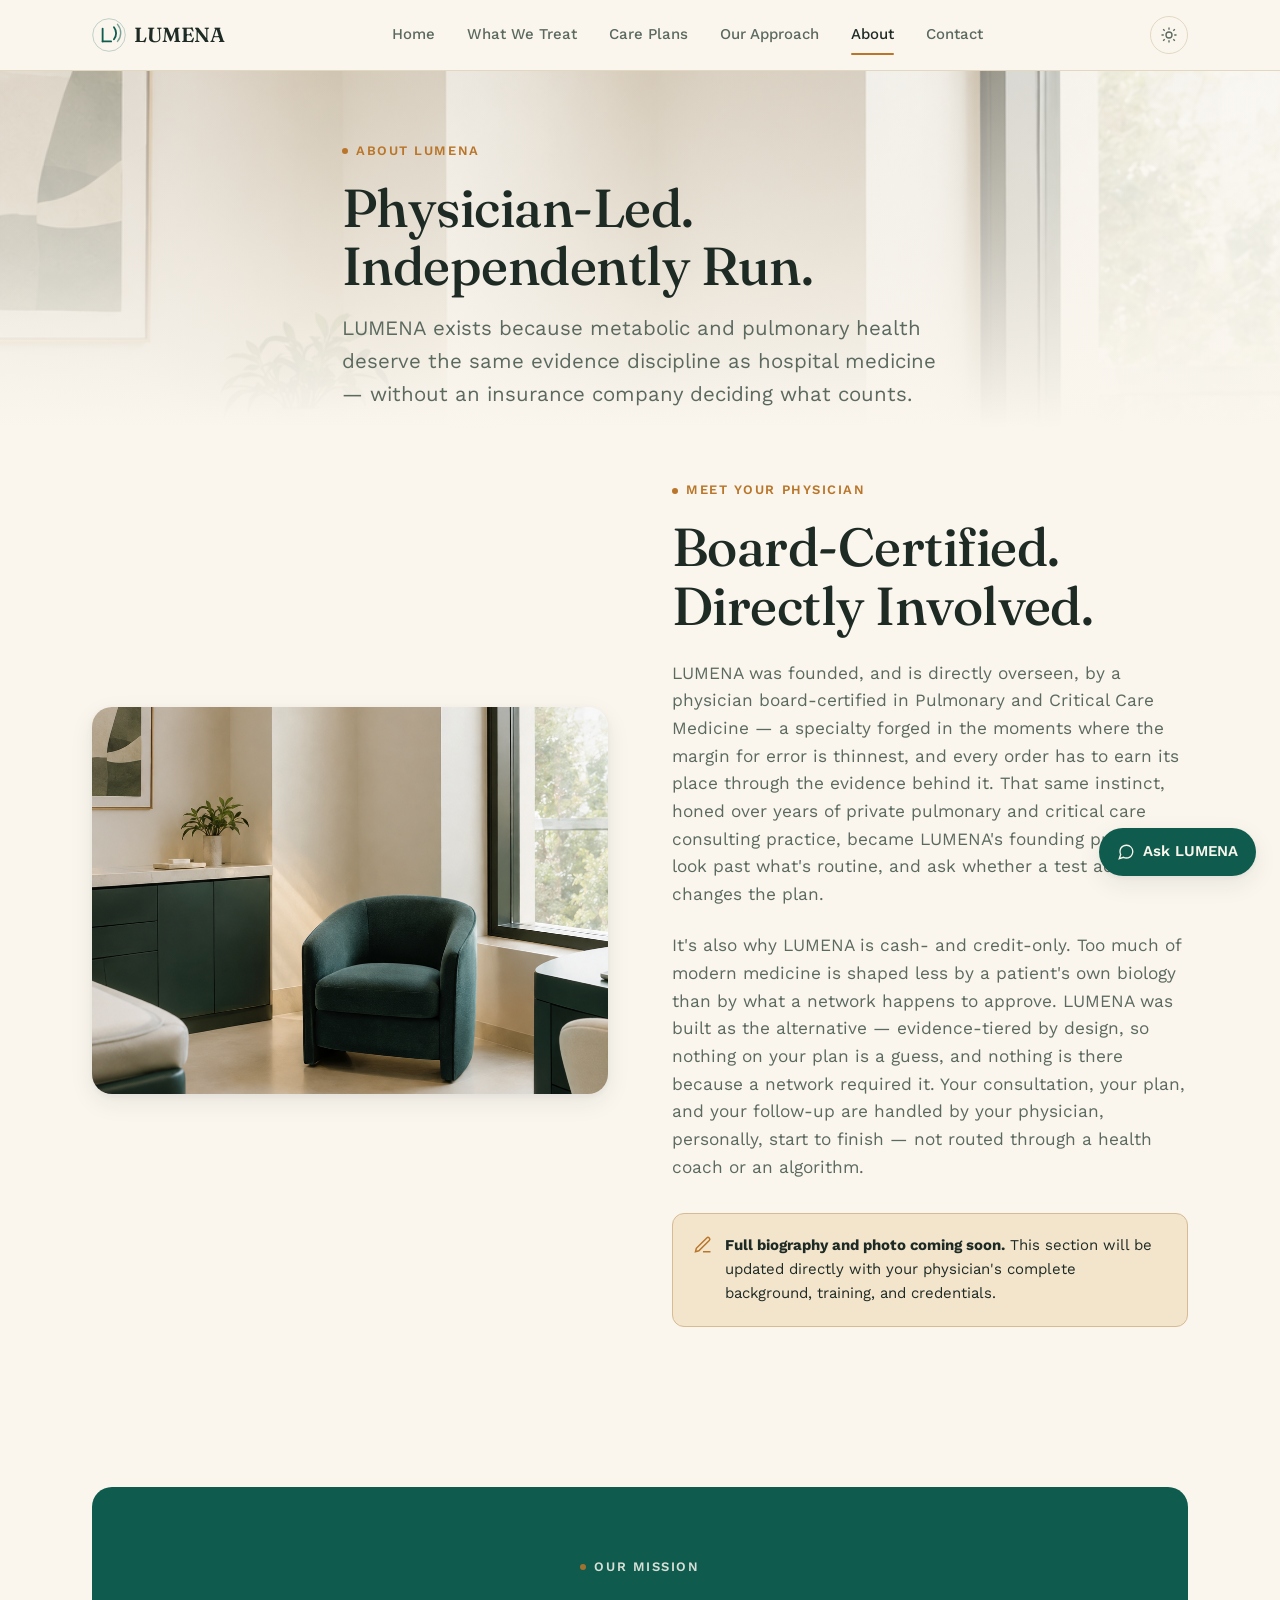
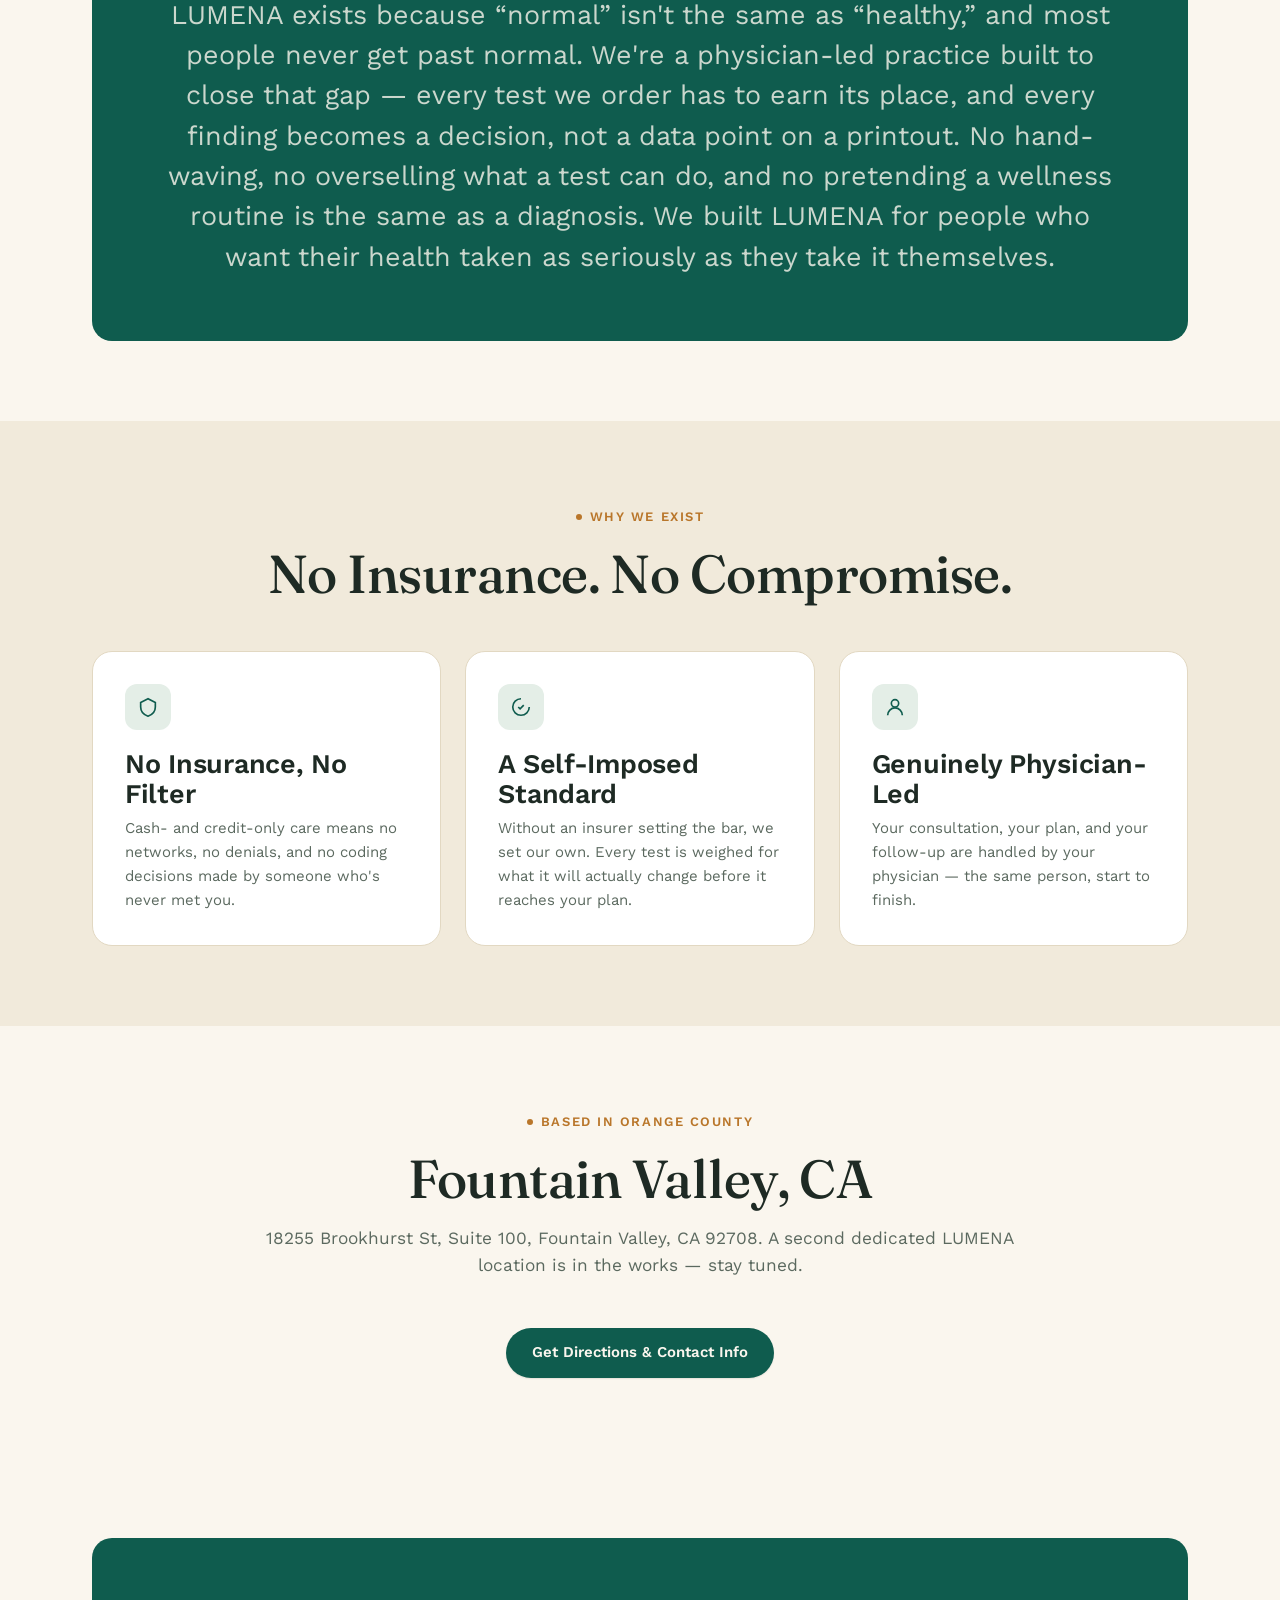
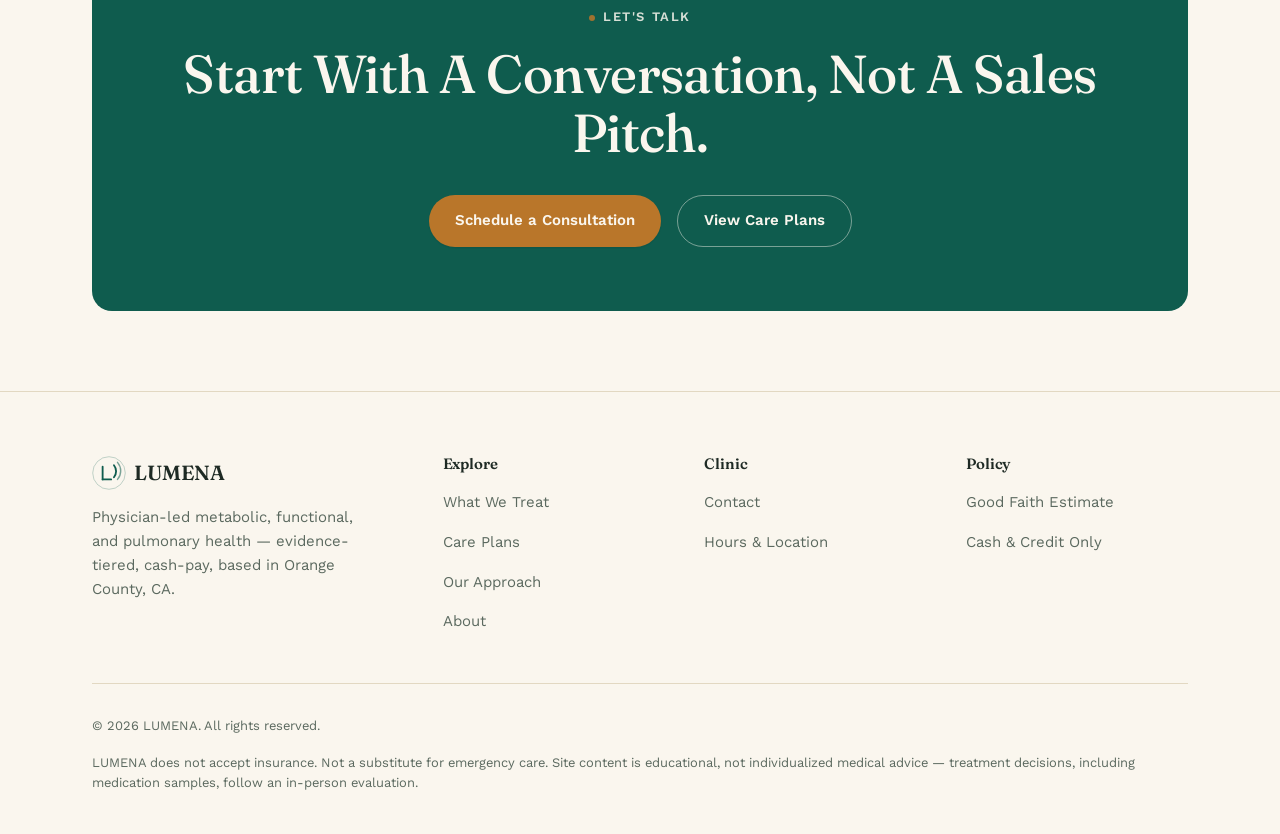
==== commit 43dc34b5: "Remove public ATE tier taxonomy; keep MD-led/evidence-tiered brand language; rebuild evidence graphi" ====
--- a/about.html
+++ b/about.html
@@ -4,7 +4,7 @@
 <meta charset="UTF-8">
 <meta name="viewport" content="width=device-width, initial-scale=1.0">
 <title>About — LUMENA</title>
-<meta name="description" content="LUMENA is an independently run, physician-led clinic bringing evidence-tiered discipline to metabolic, functional, and pulmonary health care.">
+<meta name="description" content="LUMENA is an independently run, physician-led clinic bringing MD-led, evidence-tiered discipline to metabolic, functional, and pulmonary health care.">
 <link rel="icon" href="data:image/svg+xml,%3Csvg xmlns='http://www.w3.org/2000/svg' viewBox='0 0 48 48'%3E%3Crect width='48' height='48' rx='10' fill='%230F5C4E'/%3E%3Cpath d='M15 33V15' stroke='%23FAF6EE' stroke-width='3' stroke-linecap='round'/%3E%3Cpath d='M15 33H27' stroke='%23FAF6EE' stroke-width='3' stroke-linecap='round'/%3E%3Cpath d='M31 13c4 5 4 12 0 17' stroke='%23FAF6EE' stroke-width='3' stroke-linecap='round'/%3E%3Cpath d='M36 9c6 7 6 17 0 24' stroke='%23FAF6EE' stroke-width='2.4' stroke-linecap='round' opacity='.6'/%3E%3C/svg%3E">
 <link rel="preconnect" href="https://fonts.googleapis.com">
 <link rel="preconnect" href="https://fonts.gstatic.com" crossorigin>
@@ -60,11 +60,20 @@
         <span class="eyebrow">Meet Your Physician</span>
         <h2 class="mt-4">Board-Certified. Directly Involved.</h2>
         <p class="mt-6">LUMENA was founded, and is directly overseen, by a physician board-certified in Pulmonary and Critical Care Medicine — a specialty forged in the moments where the margin for error is thinnest, and every order has to earn its place through the evidence behind it. That same instinct, honed over years of private pulmonary and critical care consulting practice, became LUMENA's founding principle: look past what's routine, and ask whether a test actually changes the plan.</p>
-        <p class="mt-6">It's also why LUMENA is cash- and credit-only. Too much of modern medicine is shaped less by a patient's own biology than by what a network happens to approve. LUMENA was built as the alternative — a practice where every recommendation is graded openly as Actionable, Trackable, or Exploratory, so nothing on your plan is a guess, and nothing is there because a network required it. Your consultation, your plan, and your follow-up are handled by your physician, personally, start to finish — not routed through a health coach or an algorithm.</p>
+        <p class="mt-6">It's also why LUMENA is cash- and credit-only. Too much of modern medicine is shaped less by a patient's own biology than by what a network happens to approve. LUMENA was built as the alternative — evidence-tiered by design, so nothing on your plan is a guess, and nothing is there because a network required it. Your consultation, your plan, and your follow-up are handled by your physician, personally, start to finish — not routed through a health coach or an algorithm.</p>
         <div class="notice mt-8">
           <svg viewBox="0 0 24 24" fill="none" stroke="currentColor" stroke-width="1.8"><path d="M12 20h9M16.5 3.5a2.1 2.1 0 0 1 3 3L7 19l-4 1 1-4Z"/></svg>
           <div><strong>Full biography and photo coming soon.</strong> This section will be updated directly with your physician's complete background, training, and credentials.</div>
         </div>
+      </div>
+    </div>
+  </section>
+
+  <section>
+    <div class="container">
+      <div class="cta-band">
+        <span class="eyebrow" style="color: var(--on-primary); opacity:0.85;">Our Mission</span>
+        <p class="mt-4" style="font-size: var(--text-xl); line-height:1.5; max-width: 62ch; margin-inline:auto;">LUMENA exists because “normal” isn't the same as “healthy,” and most people never get past normal. We're a physician-led practice built to close that gap — every test we order has to earn its place, and every finding becomes a decision, not a data point on a printout. No hand-waving, no overselling what a test can do, and no pretending a wellness routine is the same as a diagnosis. We built LUMENA for people who want their health taken as seriously as they take it themselves.</p>
       </div>
     </div>
   </section>
@@ -84,7 +93,7 @@
         <div class="info-card reveal">
           <div class="icon-wrap"><svg viewBox="0 0 24 24" fill="none" stroke="currentColor" stroke-width="1.8"><path d="M9 12l2 2 4-4M21 12a9 9 0 1 1-9-9"/></svg></div>
           <h3>A Self-Imposed Standard</h3>
-          <p>Without an insurer setting the bar, we set our own — the Actionable / Trackable / Exploratory framework, applied to every recommendation.</p>
+          <p>Without an insurer setting the bar, we set our own. Every test is weighed for what it will actually change before it reaches your plan.</p>
         </div>
         <div class="info-card reveal">
           <div class="icon-wrap"><svg viewBox="0 0 24 24" fill="none" stroke="currentColor" stroke-width="1.8"><path d="M4 21c0-4.4 3.6-8 8-8s8 3.6 8 8"/><circle cx="12" cy="8" r="4"/></svg></div>
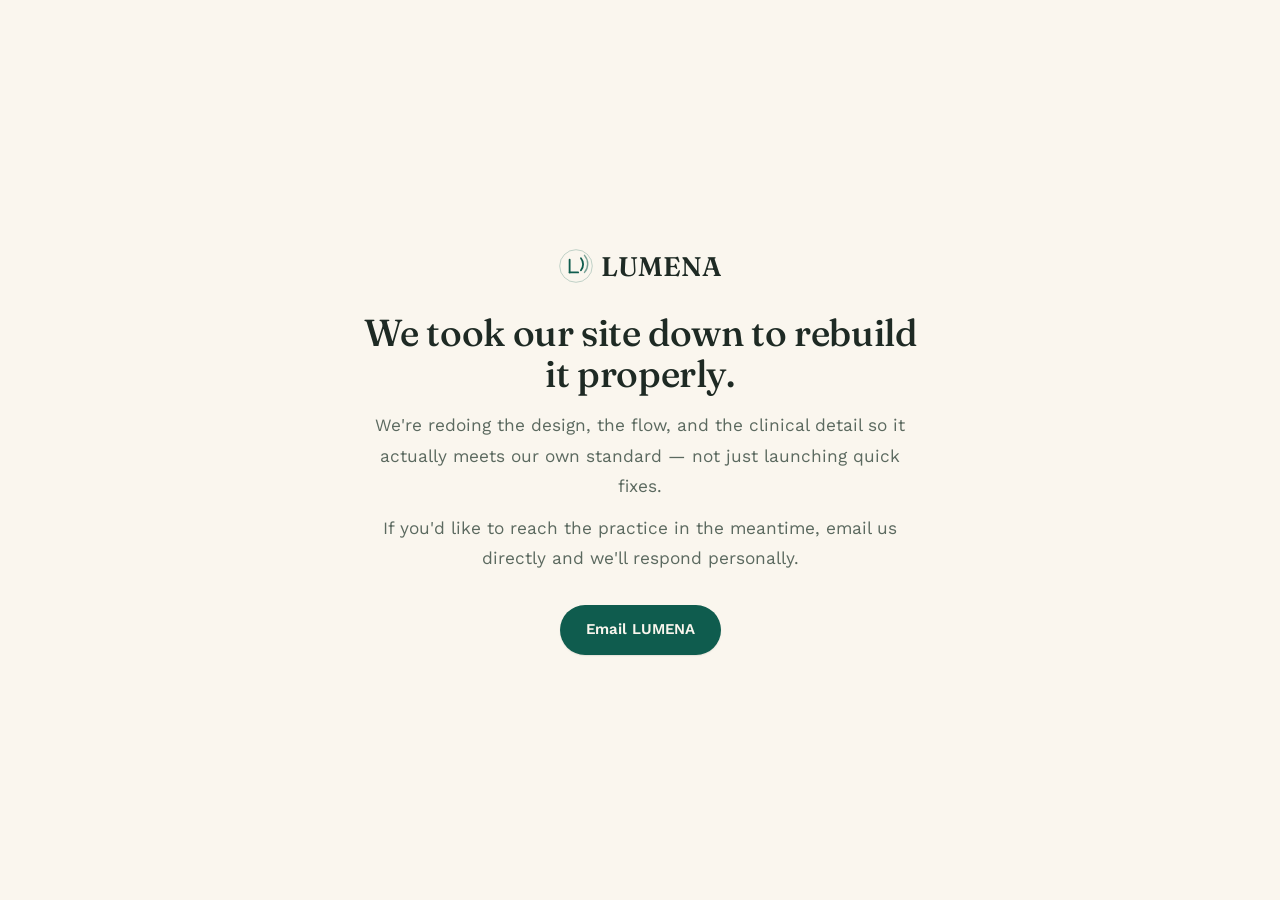
==== commit a5a10240: "Take full site offline for rebuild: replace all public pages with a holding page (direct email conta" ====
--- a/about.html
+++ b/about.html
@@ -3,504 +3,35 @@
 <head>
 <meta charset="UTF-8">
 <meta name="viewport" content="width=device-width, initial-scale=1.0">
-<title>About — LUMENA</title>
-<meta name="description" content="LUMENA is an independently run, physician-led clinic bringing MD-led, evidence-tiered discipline to metabolic, functional, and pulmonary health care.">
+<meta name="robots" content="noindex, nofollow">
+<title>LUMENA — Site Temporarily Offline for a Rebuild</title>
+<meta name="description" content="LUMENA's site is offline while we rebuild it. Email us directly to reach the practice.">
 <link rel="icon" href="data:image/svg+xml,%3Csvg xmlns='http://www.w3.org/2000/svg' viewBox='0 0 48 48'%3E%3Crect width='48' height='48' rx='10' fill='%230F5C4E'/%3E%3Cpath d='M15 33V15' stroke='%23FAF6EE' stroke-width='3' stroke-linecap='round'/%3E%3Cpath d='M15 33H27' stroke='%23FAF6EE' stroke-width='3' stroke-linecap='round'/%3E%3Cpath d='M31 13c4 5 4 12 0 17' stroke='%23FAF6EE' stroke-width='3' stroke-linecap='round'/%3E%3Cpath d='M36 9c6 7 6 17 0 24' stroke='%23FAF6EE' stroke-width='2.4' stroke-linecap='round' opacity='.6'/%3E%3C/svg%3E">
 <link rel="preconnect" href="https://fonts.googleapis.com">
 <link rel="preconnect" href="https://fonts.gstatic.com" crossorigin>
 <link rel="stylesheet" href="./base.css">
 <link rel="stylesheet" href="./style.css">
+<style>
+  .holding-wrap{min-height:100vh;display:flex;align-items:center;justify-content:center;padding:var(--space-6) var(--space-4);text-align:center;}
+  .holding-card{max-width:560px;}
+  .holding-card .brand{justify-content:center;margin-bottom:var(--space-6);font-size:var(--text-xl);}
+  .holding-card h1{font-size:var(--text-2xl);margin-bottom:var(--space-4);}
+  .holding-card p{color:var(--text-muted);margin-bottom:var(--space-3);line-height:var(--leading-relaxed);}
+  .holding-card .btn{margin-top:var(--space-5);}
+</style>
 </head>
 <body>
-<a href="#main" class="skip-link">Skip to content</a>
-
-<header class="site-header">
-  <div class="container nav">
-    <a href="./index.html" class="brand" aria-label="LUMENA home">
-      <svg viewBox="0 0 48 48" fill="none" aria-hidden="true"><circle cx="24" cy="24" r="23" stroke="currentColor" stroke-width="1.4" opacity="0.25"/><path d="M15 33V15" stroke="currentColor" stroke-width="2.6" stroke-linecap="round"/><path d="M15 33H27" stroke="currentColor" stroke-width="2.6" stroke-linecap="round"/><path d="M31 13c4 5 4 12 0 17" stroke="currentColor" stroke-width="2.6" stroke-linecap="round"/><path d="M36 9c6 7 6 17 0 24" stroke="currentColor" stroke-width="2" stroke-linecap="round" opacity="0.55"/></svg>
+<main class="holding-wrap">
+  <div class="holding-card">
+    <a href="./index.html" class="brand" aria-label="LUMENA">
+      <svg viewBox="0 0 48 48" fill="none" aria-hidden="true" width="32" height="32"><circle cx="24" cy="24" r="23" stroke="currentColor" stroke-width="1.4" opacity="0.25"/><path d="M15 33V15" stroke="currentColor" stroke-width="2.6" stroke-linecap="round"/><path d="M15 33H27" stroke="currentColor" stroke-width="2.6" stroke-linecap="round"/><path d="M31 13c4 5 4 12 0 17" stroke="currentColor" stroke-width="2.6" stroke-linecap="round"/><path d="M36 9c6 7 6 17 0 24" stroke="currentColor" stroke-width="2" stroke-linecap="round" opacity="0.55"/></svg>
       LUMENA
     </a>
-    <nav class="nav-links" aria-label="Primary">
-      <a href="./index.html">Home</a>
-      <a href="./programs.html">What We Treat</a>
-      <a href="./services.html">Care Plans</a>
-      <a href="./approach.html">Our Approach</a>
-      <a href="./about.html" aria-current="page">About</a>
-      <a href="./contact.html">Contact</a>
-    </nav>
-    <div class="nav-right">
-      <button class="theme-toggle" aria-label="Toggle dark mode">
-        <svg class="icon-sun" viewBox="0 0 24 24" fill="none" stroke="currentColor" stroke-width="1.8"><circle cx="12" cy="12" r="4"/><path d="M12 2v3M12 19v3M4.2 4.2l2.1 2.1M17.7 17.7l2.1 2.1M2 12h3M19 12h3M4.2 19.8l2.1-2.1M17.7 6.3l2.1-2.1"/></svg>
-        <svg class="icon-moon" viewBox="0 0 24 24" fill="none" stroke="currentColor" stroke-width="1.8"><path d="M21 12.5A8.5 8.5 0 1 1 11.5 3a7 7 0 0 0 9.5 9.5Z"/></svg>
-      </button>
-      <button class="nav-toggle" aria-label="Toggle menu">
-        <svg viewBox="0 0 24 24" fill="none" stroke="currentColor" stroke-width="1.8"><path d="M3 6h18M3 12h18M3 18h18"/></svg>
-      </button>
-    </div>
+    <h1>We took our site down to rebuild it properly.</h1>
+    <p>We're redoing the design, the flow, and the clinical detail so it actually meets our own standard — not just launching quick fixes.</p>
+    <p>If you'd like to reach the practice in the meantime, email us directly and we'll respond personally.</p>
+    <a class="btn btn-primary" href="mailto:lrubio@aparnath.com?subject=LUMENA%20website%20inquiry">Email LUMENA</a>
   </div>
-</header>
-
-<main id="main">
-
-  <section class="page-banner">
-    <div class="page-banner-bg"><img src="./assets/about-room.png" alt="" aria-hidden="true"></div>
-    <div class="container page-banner-content">
-      <span class="eyebrow">About LUMENA</span>
-      <h1 class="mt-4" style="font-size: var(--text-3xl);">Physician-Led. Independently Run.</h1>
-      <p class="lede mt-4">LUMENA exists because metabolic and pulmonary health deserve the same evidence discipline as hospital medicine — without an insurance company deciding what counts.</p>
-    </div>
-  </section>
-
-  <section style="padding-top: var(--space-4);">
-    <div class="container split">
-      <div class="split-media">
-        <img src="./assets/about-room.png" alt="A calm, private consultation room" loading="lazy">
-      </div>
-      <div>
-        <span class="eyebrow">Meet Your Physician</span>
-        <h2 class="mt-4">Board-Certified. Directly Involved.</h2>
-        <p class="mt-6">LUMENA was founded, and is directly overseen, by a physician board-certified in Pulmonary and Critical Care Medicine — a specialty forged in the moments where the margin for error is thinnest, and every order has to earn its place through the evidence behind it. That same instinct, honed over years of private pulmonary and critical care consulting practice, became LUMENA's founding principle: look past what's routine, and ask whether a test actually changes the plan.</p>
-        <p class="mt-6">It's also why LUMENA is cash- and credit-only. Too much of modern medicine is shaped less by a patient's own biology than by what a network happens to approve. LUMENA was built as the alternative — evidence-tiered by design, so nothing on your plan is a guess, and nothing is there because a network required it. Your consultation, your plan, and your follow-up are handled by your physician, personally, start to finish — not routed through a health coach or an algorithm.</p>
-        <div class="notice mt-8">
-          <svg viewBox="0 0 24 24" fill="none" stroke="currentColor" stroke-width="1.8"><path d="M12 20h9M16.5 3.5a2.1 2.1 0 0 1 3 3L7 19l-4 1 1-4Z"/></svg>
-          <div><strong>Full biography and photo coming soon.</strong> This section will be updated directly with your physician's complete background, training, and credentials.</div>
-        </div>
-      </div>
-    </div>
-  </section>
-
-  <section>
-    <div class="container">
-      <div class="cta-band">
-        <span class="eyebrow" style="color: var(--on-primary); opacity:0.85;">Our Mission</span>
-        <p class="mt-4" style="font-size: var(--text-xl); line-height:1.5; max-width: 62ch; margin-inline:auto;">LUMENA exists because “normal” isn't the same as “healthy,” and most people never get past normal. We're a physician-led practice built to close that gap — every test we order has to earn its place, and every finding becomes a decision, not a data point on a printout. No hand-waving, no overselling what a test can do, and no pretending a wellness routine is the same as a diagnosis. We built LUMENA for people who want their health taken as seriously as they take it themselves.</p>
-      </div>
-    </div>
-  </section>
-
-  <section style="background: var(--surface-2);">
-    <div class="container">
-      <div class="section-head center">
-        <span class="eyebrow">Why We Exist</span>
-        <h2>No Insurance. No Compromise.</h2>
-      </div>
-      <div class="card-grid">
-        <div class="info-card reveal">
-          <div class="icon-wrap"><svg viewBox="0 0 24 24" fill="none" stroke="currentColor" stroke-width="1.8"><path d="M12 3 4 7v5c0 5 3.5 8.5 8 10 4.5-1.5 8-5 8-10V7l-8-4Z"/></svg></div>
-          <h3>No Insurance, No Filter</h3>
-          <p>Cash- and credit-only care means no networks, no denials, and no coding decisions made by someone who's never met you.</p>
-        </div>
-        <div class="info-card reveal">
-          <div class="icon-wrap"><svg viewBox="0 0 24 24" fill="none" stroke="currentColor" stroke-width="1.8"><path d="M9 12l2 2 4-4M21 12a9 9 0 1 1-9-9"/></svg></div>
-          <h3>A Self-Imposed Standard</h3>
-          <p>Without an insurer setting the bar, we set our own. Every test is weighed for what it will actually change before it reaches your plan.</p>
-        </div>
-        <div class="info-card reveal">
-          <div class="icon-wrap"><svg viewBox="0 0 24 24" fill="none" stroke="currentColor" stroke-width="1.8"><path d="M4 21c0-4.4 3.6-8 8-8s8 3.6 8 8"/><circle cx="12" cy="8" r="4"/></svg></div>
-          <h3>Genuinely Physician-Led</h3>
-          <p>Your consultation, your plan, and your follow-up are handled by your physician — the same person, start to finish.</p>
-        </div>
-      </div>
-    </div>
-  </section>
-
-  <section id="hours">
-    <div class="container">
-      <div class="section-head center">
-        <span class="eyebrow">Based In Orange County</span>
-        <h2>Fountain Valley, CA</h2>
-        <p class="mt-4" style="margin-inline:auto; text-align:center;">18255 Brookhurst St, Suite 100, Fountain Valley, CA 92708. A second dedicated LUMENA location is in the works — stay tuned.</p>
-      </div>
-      <div class="text-center">
-        <a href="./contact.html" class="btn btn-primary">Get Directions &amp; Contact Info</a>
-      </div>
-    </div>
-  </section>
-
-  <section>
-    <div class="container">
-      <div class="cta-band">
-        <span class="eyebrow" style="color: var(--on-primary); opacity:0.85;">Let's Talk</span>
-        <h2 class="mt-4">Start With A Conversation, Not A Sales Pitch.</h2>
-        <div class="hero-actions">
-          <a href="./contact.html" class="btn btn-accent">Schedule a Consultation</a>
-          <a href="./services.html" class="btn btn-ghost">View Care Plans</a>
-        </div>
-      </div>
-    </div>
-  </section>
-
 </main>
-
-<footer class="site-footer">
-  <div class="container">
-    <div class="footer-grid">
-      <div class="footer-brand">
-        <a href="./index.html" class="brand" aria-label="LUMENA home">
-          <svg viewBox="0 0 48 48" fill="none" aria-hidden="true"><circle cx="24" cy="24" r="23" stroke="currentColor" stroke-width="1.4" opacity="0.25"/><path d="M15 33V15" stroke="currentColor" stroke-width="2.6" stroke-linecap="round"/><path d="M15 33H27" stroke="currentColor" stroke-width="2.6" stroke-linecap="round"/><path d="M31 13c4 5 4 12 0 17" stroke="currentColor" stroke-width="2.6" stroke-linecap="round"/><path d="M36 9c6 7 6 17 0 24" stroke="currentColor" stroke-width="2" stroke-linecap="round" opacity="0.55"/></svg>
-          LUMENA
-        </a>
-        <p>Physician-led metabolic, functional, and pulmonary health — evidence-tiered, cash-pay, based in Orange County, CA.</p>
-      </div>
-      <div class="footer-col">
-        <h4>Explore</h4>
-        <ul>
-            <li><a href="./programs.html">What We Treat</a></li>
-        <li><a href="./services.html">Care Plans</a></li>
-          <li><a href="./approach.html">Our Approach</a></li>
-          <li><a href="./about.html">About</a></li>
-        </ul>
-      </div>
-      <div class="footer-col">
-        <h4>Clinic</h4>
-        <ul>
-          <li><a href="./contact.html">Contact</a></li>
-          <li><a href="./contact.html#hours">Hours &amp; Location</a></li>
-        </ul>
-      </div>
-      <div class="footer-col">
-        <h4>Policy</h4>
-        <ul>
-          <li><a href="./services.html#gfe">Good Faith Estimate</a></li>
-          <li><span style="font-size: var(--text-sm); color: var(--text-muted);">Cash &amp; Credit Only</span></li>
-        </ul>
-      </div>
-    </div>
-    <div class="footer-bottom">
-      <span>© <span data-year>2026</span> LUMENA. All rights reserved.</span>
-      <span>LUMENA does not accept insurance. Not a substitute for emergency care. Site content is educational, not individualized medical advice — treatment decisions, including medication samples, follow an in-person evaluation.</span>
-    </div>
-  </div>
-</footer>
-
-<script src="./app.js"></script>
-<script data-pplx-inline-edit>
-(function () {
-  if (window === window.top) return;
-
-  const allowedParentOrigins = ["https://www.perplexity.ai","https://perplexity.ai","https://testing.perplexity.ai","https://staging.perplexity.ai","https://*.preview.i.perplexity.ai","http://perplexity.localhost","http://localhost:1420","http://127.0.0.1:1420","http://localhost:3000","http://127.0.0.1:3000","http://localhost:5173","http://127.0.0.1:5173"];
-  const MAX_FONT_BYTES = 500 * 1024;
-  const MAX_TOTAL_FONT_BYTES = 2 * 1024 * 1024;
-  let scrollForwarding = false;
-  let scrollRaf = 0;
-  let trustedTopOrigin = null;
-
-  // Allow entries like "https://*.preview.i.perplexity.ai" — the wildcard
-  // matches a single DNS label (no dots), so "https://*.foo" cannot stretch
-  // across multiple labels.
-  function matchesAllowedOrigin(origin) {
-    if (!origin) return false;
-    for (const entry of allowedParentOrigins) {
-      if (!entry.includes("*")) {
-        if (entry === origin) return true;
-        continue;
-      }
-      const pattern = new RegExp(
-        "^" +
-          entry.replace(/[.+?^${}()|[\]\\]/g, "\\$&").replace(/\*/g, "[^.]+") +
-          "$",
-      );
-      if (pattern.test(origin)) return true;
-    }
-    return false;
-  }
-
-  // Trust decision: when the sender is same-origin-visible (event.origin is a
-  // real origin like https://www.perplexity.ai) we trust event.origin directly.
-  // When event.origin is "null" (opaque broker srcdoc), we fall back to the
-  // broker's stamped `parentOrigin` to identify the top window. The fallback
-  // is claim-only — we rely on the browser's native `targetOrigin` enforcement
-  // on the response path (see postToTrustedTop) to ensure replies can't be
-  // delivered to anyone but the actual top window of that claimed origin.
-  function getTrustedParentOrigin(event) {
-    const forwardedParentOrigin =
-      typeof event.data.parentOrigin === "string" ? event.data.parentOrigin : null;
-    const parentOrigin = event.origin === "null" ? forwardedParentOrigin : event.origin;
-    return matchesAllowedOrigin(parentOrigin) ? parentOrigin : null;
-  }
-
-  // All responses go to window.top with targetOrigin = the allowlisted origin.
-  // An attacker that iframes us inside their own null-origin broker can claim
-  // any parentOrigin they like, but the browser will drop the reply whenever
-  // the real top's origin doesn't match — so the screenshot never leaves.
-  function postToTrustedTop(message) {
-    if (!trustedTopOrigin) return;
-    try {
-      window.top.postMessage(message, trustedTopOrigin);
-    } catch (_error) {}
-  }
-
-  function inlineAll(original, clone) {
-    if (original.nodeType !== 1 || clone.nodeType !== 1) return;
-
-    try {
-      const computedStyle = getComputedStyle(original);
-      // cssText on a computed style is the serialized declaration in modern
-      // Chromium/Safari — a single read beats enumerating ~400 longhand
-      // properties. Firefox returns "" here, so we fall back on empty.
-      const serialized = computedStyle.cssText;
-      if (serialized) {
-        clone.style.cssText = serialized;
-      } else {
-        const parts = new Array(computedStyle.length);
-        for (let index = 0; index < computedStyle.length; index += 1) {
-          const property = computedStyle[index];
-          parts[index] = `${property}:${computedStyle.getPropertyValue(property)};`;
-        }
-        clone.style.cssText = parts.join("");
-      }
-    } catch (_error) {}
-
-    const originalChildren = original.children;
-    const clonedChildren = clone.children;
-    for (
-      let index = 0;
-      index < originalChildren.length && index < clonedChildren.length;
-      index += 1
-    ) {
-      inlineAll(originalChildren[index], clonedChildren[index]);
-    }
-  }
-
-  function extractFontUrl(srcValue) {
-    const matches = [
-      ...srcValue.matchAll(
-        /url\(["']?([^"')]+)["']?\)(?:\s*format\(["']?([^"')]+)["']?\))?/gi,
-      ),
-    ];
-    if (matches.length === 0) return null;
-    const woff2 = matches.find((m) => m[2] && m[2].toLowerCase().includes("woff2"));
-    if (woff2) return woff2[1];
-    const woff = matches.find((m) => m[2] && m[2].toLowerCase().includes("woff"));
-    if (woff) return woff[1];
-    return matches[0][1];
-  }
-
-  // Cache resolved font URL -> data URI across captures. Fonts on a page
-  // essentially never change, and a batch run emits multiple captures back to
-  // back — without this we'd refetch + re-base64 every time.
-  const fontDataUriCache = new Map();
-  const SRC_DECLARATION_RE = /src\s*:\s*[^;}]+/i;
-
-  async function fetchAsDataUri(url) {
-    if (fontDataUriCache.has(url)) return fontDataUriCache.get(url);
-    let dataUri = null;
-    try {
-      const response = await fetch(url, { mode: "cors", credentials: "omit" });
-      if (response.ok) {
-        const blob = await response.blob();
-        if (blob.size <= MAX_FONT_BYTES) {
-          dataUri = await new Promise((resolve) => {
-            const reader = new FileReader();
-            reader.onloadend = () =>
-              resolve(typeof reader.result === "string" ? reader.result : null);
-            reader.onerror = () => resolve(null);
-            reader.readAsDataURL(blob);
-          });
-        }
-      }
-    } catch (_error) {
-      dataUri = null;
-    }
-    fontDataUriCache.set(url, dataUri);
-    return dataUri;
-  }
-
-  function collectFontFaceRuleTexts() {
-    const rules = [];
-    for (const sheet of document.styleSheets) {
-      let cssRules;
-      try {
-        cssRules = sheet.cssRules;
-      } catch (_error) {
-        continue;
-      }
-      if (!cssRules) continue;
-      for (const rule of cssRules) {
-        const cssText = rule.cssText || "";
-        if (cssText.startsWith("@font-face")) rules.push(cssText);
-      }
-    }
-    return rules;
-  }
-
-  async function buildInlinedFontCss() {
-    const ruleTexts = collectFontFaceRuleTexts();
-    if (ruleTexts.length === 0) return null;
-
-    const resolved = ruleTexts.map((cssText) => {
-      if (!SRC_DECLARATION_RE.test(cssText)) return null;
-      const srcMatch = cssText.match(/src\s*:\s*([^;}]+)[;}]/i);
-      if (!srcMatch) return null;
-      const url = extractFontUrl(srcMatch[1]);
-      if (!url) return null;
-      try {
-        return { cssText, url: new URL(url, document.baseURI).href };
-      } catch (_error) {
-        return null;
-      }
-    });
-
-    const dataUris = await Promise.all(
-      resolved.map((entry) => (entry ? fetchAsDataUri(entry.url) : Promise.resolve(null))),
-    );
-
-    const inlined = [];
-    let totalBytes = 0;
-    for (let index = 0; index < resolved.length; index += 1) {
-      const entry = resolved[index];
-      const dataUri = dataUris[index];
-      if (!entry || !dataUri) continue;
-      const approxBytes = dataUri.length * 0.75;
-      if (totalBytes + approxBytes > MAX_TOTAL_FONT_BYTES) break;
-      totalBytes += approxBytes;
-      inlined.push(entry.cssText.replace(SRC_DECLARATION_RE, `src: url("${dataUri}")`));
-    }
-    return inlined.length > 0 ? inlined.join("\n") : null;
-  }
-
-  function stripExternal(clone) {
-    const images = clone.querySelectorAll("img");
-    for (let index = 0; index < images.length; index += 1) {
-      const src = images[index].getAttribute("src");
-      if (src && !src.startsWith("data:")) images[index].removeAttribute("src");
-    }
-
-    const elements = clone.querySelectorAll("*");
-    for (let index = 0; index < elements.length; index += 1) {
-      const style = elements[index].style.cssText;
-      if (style && style.includes("url(")) {
-        elements[index].style.cssText = style.replace(
-          /url\(["']?(?!data:)[^)"']*["']?\)/gi,
-          "none",
-        );
-      }
-    }
-  }
-
-  function emitScroll() {
-    scrollRaf = 0;
-    if (!scrollForwarding) return;
-    postToTrustedTop({
-      type: "INLINE_EDIT_SCROLL",
-      scrollX: window.scrollX,
-      scrollY: window.scrollY,
-    });
-  }
-
-  window.addEventListener(
-    "scroll",
-    function () {
-      if (!scrollForwarding || scrollRaf) return;
-      scrollRaf = requestAnimationFrame(emitScroll);
-    },
-    { passive: true, capture: true },
-  );
-
-  async function handleCaptureRequest(event) {
-    const requestId = event.data.requestId;
-    const scrollX = window.scrollX;
-    const scrollY = window.scrollY;
-    const width = window.innerWidth;
-    const height = window.innerHeight;
-
-    function postResult(dataUrl) {
-      postToTrustedTop({
-        type: "INLINE_EDIT_SCREENSHOT_RESULT",
-        requestId,
-        dataUrl,
-        scrollX,
-        scrollY,
-      });
-    }
-
-    try {
-      // Wait for any pending web fonts to resolve so both inline metrics and
-      // the @font-face inlining below see the same loaded faces.
-      if (document.fonts && document.fonts.ready) {
-        try {
-          await document.fonts.ready;
-        } catch (_error) {}
-      }
-
-      const clone = document.documentElement.cloneNode(true);
-      inlineAll(document.documentElement, clone);
-
-      const removedNodes = clone.querySelectorAll("script,link[rel=\"stylesheet\"],style");
-      for (let index = 0; index < removedNodes.length; index += 1) {
-        removedNodes[index].remove();
-      }
-
-      stripExternal(clone);
-
-      // Re-embed web fonts as data-URI @font-face rules so the SVG rasterizer
-      // can resolve them — external font URLs aren't fetched during
-      // foreignObject rendering, which would otherwise force a fallback face
-      // and change text metrics.
-      const inlinedFontCss = await buildInlinedFontCss();
-      if (inlinedFontCss) {
-        const styleEl = document.createElement("style");
-        styleEl.textContent = inlinedFontCss;
-        const head = clone.querySelector("head");
-        if (head) head.appendChild(styleEl);
-        else clone.insertBefore(styleEl, clone.firstChild);
-      }
-
-      const html = new XMLSerializer().serializeToString(clone);
-      const svg =
-        `<svg xmlns="http://www.w3.org/2000/svg" width="${width}" height="${height}">` +
-        '<foreignObject width="100%" height="100%">' +
-        `<div xmlns="http://www.w3.org/1999/xhtml" style="width:${width}px;height:${height}px;overflow:hidden">` +
-        `<div style="position:relative;left:-${scrollX}px;top:-${scrollY}px">` +
-        html +
-        "</div></div></foreignObject></svg>";
-      const svgUrl = `data:image/svg+xml;charset=utf-8,${encodeURIComponent(svg)}`;
-      const image = new Image();
-      image.onload = function () {
-        const canvas = document.createElement("canvas");
-        canvas.width = width;
-        canvas.height = height;
-        canvas.getContext("2d").drawImage(image, 0, 0);
-        postResult(canvas.toDataURL("image/png"));
-      };
-      image.onerror = function () {
-        postResult(null);
-      };
-      image.src = svgUrl;
-    } catch (_error) {
-      postResult(null);
-    }
-  }
-
-  window.addEventListener("message", function (event) {
-    if (!event.data) return;
-    // Only accept messages from the direct parent frame. Blocks sibling /
-    // unrelated-window postMessage senders that could otherwise reach us.
-    if (event.source !== window.parent) return;
-
-    const trustedParentOrigin = getTrustedParentOrigin(event);
-    if (!trustedParentOrigin) return;
-    trustedTopOrigin = trustedParentOrigin;
-
-    if (event.data.type === "INLINE_EDIT_SCROLL_START") {
-      scrollForwarding = true;
-      emitScroll();
-      return;
-    }
-
-    if (event.data.type === "INLINE_EDIT_SCROLL_STOP") {
-      scrollForwarding = false;
-      if (scrollRaf) cancelAnimationFrame(scrollRaf);
-      scrollRaf = 0;
-      return;
-    }
-
-    if (event.data.type !== "INLINE_EDIT_CAPTURE_REQUEST") return;
-
-    handleCaptureRequest(event);
-  });
-})();
-
-
-</script></body>
+</body>
 </html>
--- a/style.css
+++ b/style.css
@@ -282,6 +282,10 @@
 .split-media img { width: 100%; height: 100%; object-fit: cover; }
 .split-media.evidence-visual-media { aspect-ratio: 1.846; background: var(--surface-2); }
 .split-media.evidence-visual-media img { object-fit: contain; }
+.evidence-showcase { margin: var(--space-8) auto 0; max-width: 980px; background: var(--surface-2); border: 1px solid var(--border-subtle, rgba(0,0,0,0.08)); border-radius: var(--radius-lg); box-shadow: var(--shadow-md); padding: var(--space-4); }
+.evidence-showcase img { display: block; width: 100%; height: auto; border-radius: calc(var(--radius-lg) - 6px); }
+.evidence-showcase figcaption { text-align: center; font-size: var(--text-sm); color: var(--text-muted); margin-top: var(--space-4); }
+@media (max-width: 700px) { .evidence-showcase { padding: var(--space-3); } }
 .split.reverse .split-media { order: 2; }
 @media (max-width: 900px) { .split, .split.reverse .split-media { grid-template-columns: 1fr; order: unset; } }
 
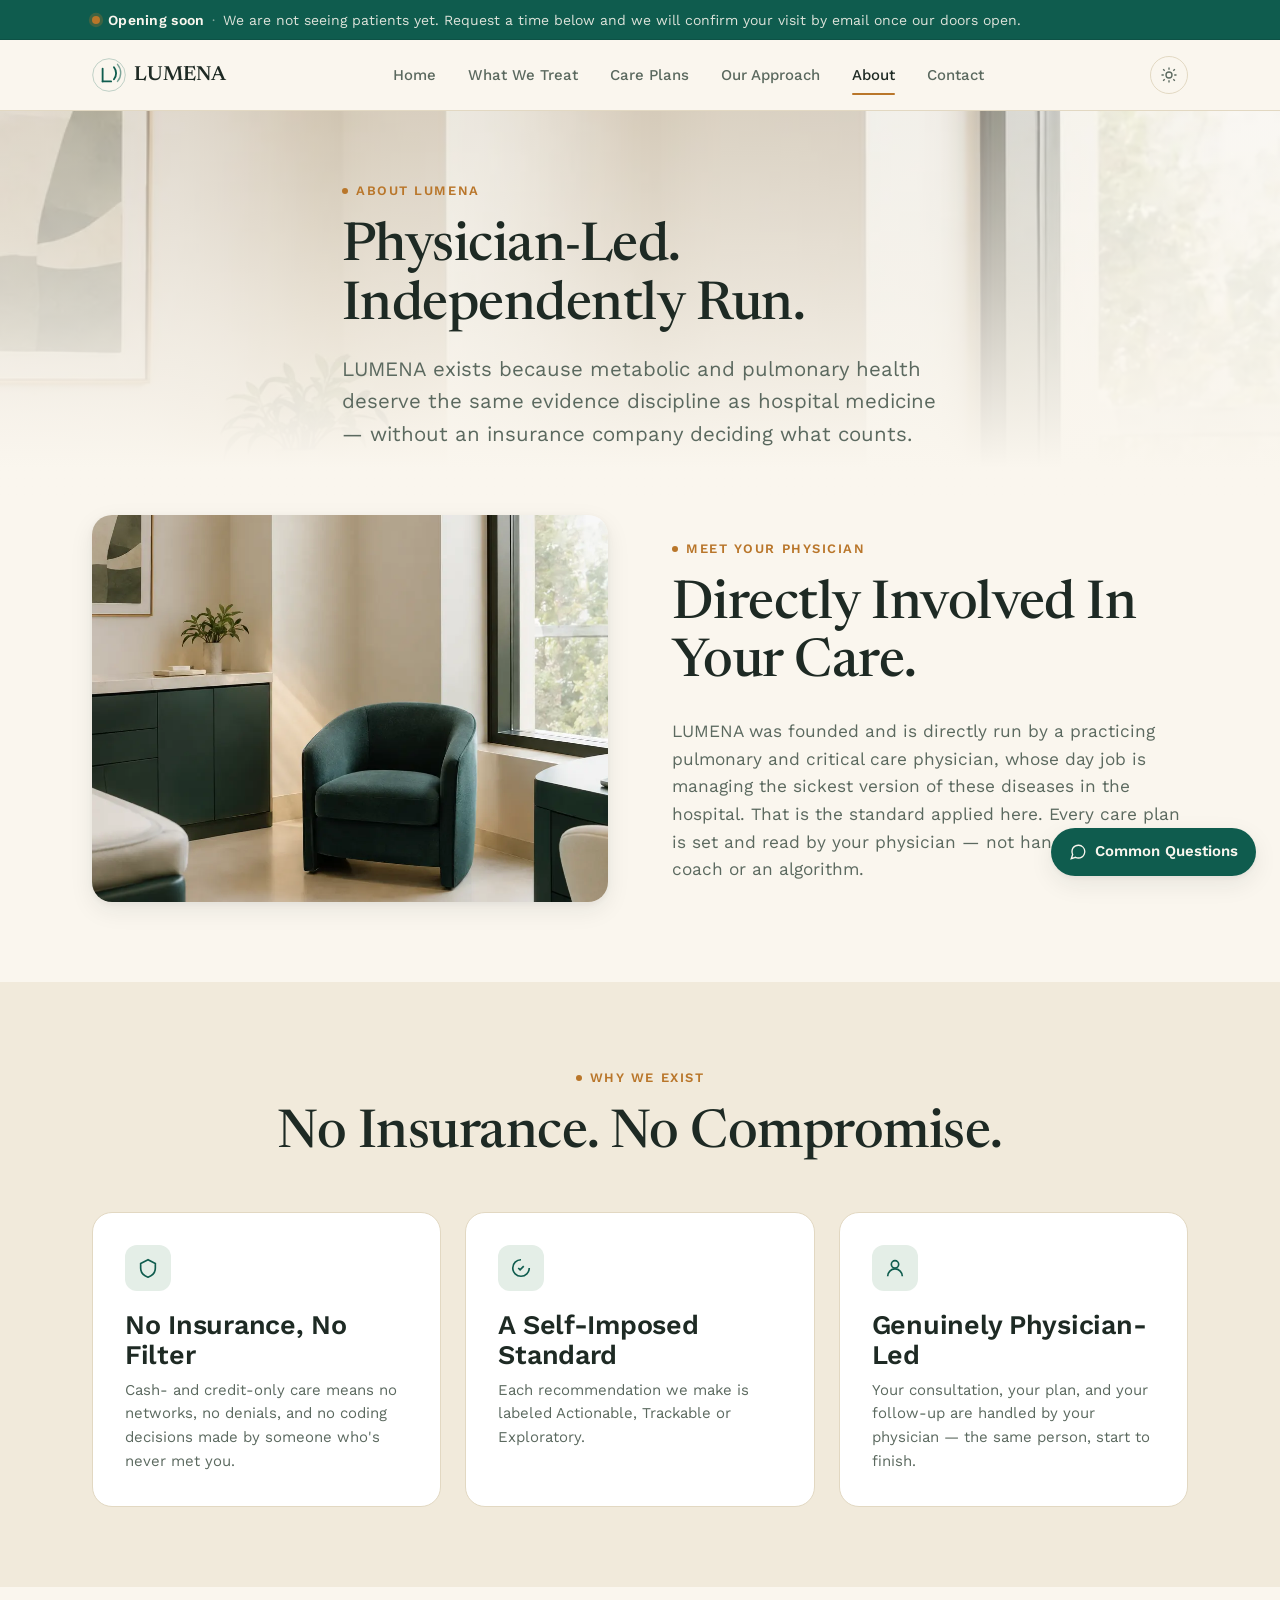
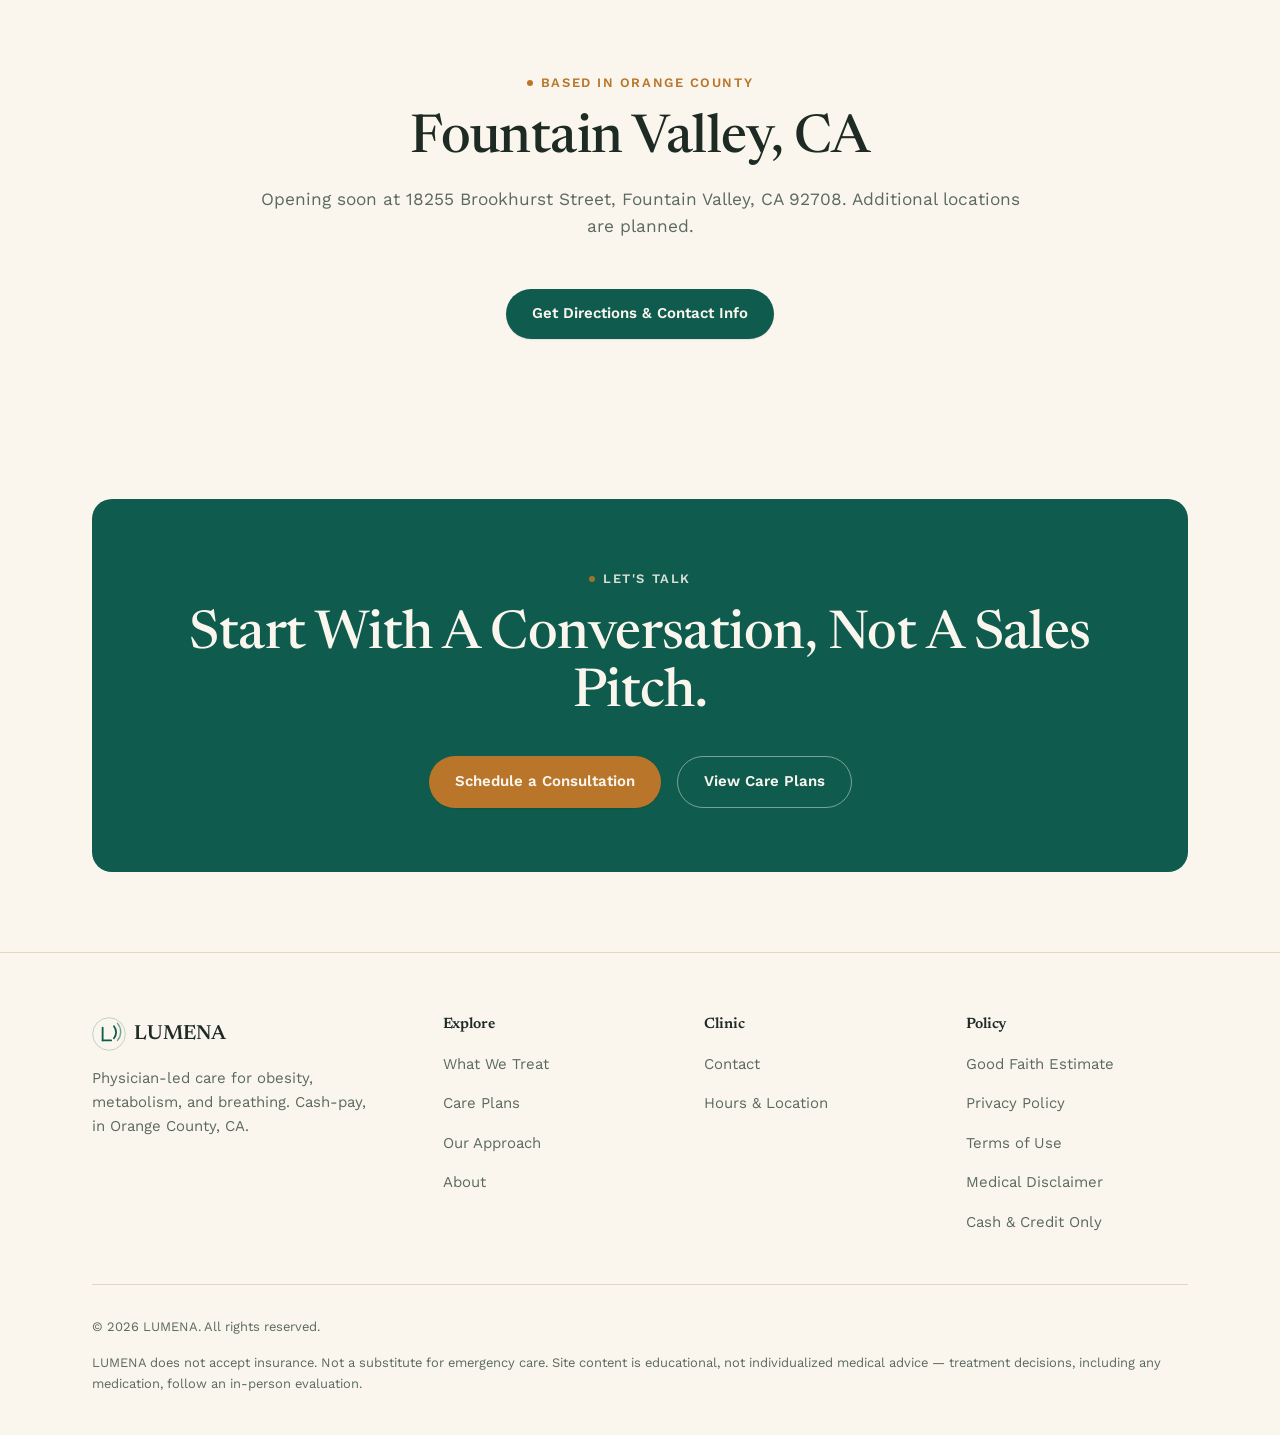
==== commit 64bc1895: "Launch full LUMENA site (opening soon): contact@ inquiries with [LUMENA NEW INQUIRY] subject, distin" ====
--- a/about.html
+++ b/about.html
@@ -3,35 +3,175 @@
 <head>
 <meta charset="UTF-8">
 <meta name="viewport" content="width=device-width, initial-scale=1.0">
-<meta name="robots" content="noindex, nofollow">
-<title>LUMENA — Site Temporarily Offline for a Rebuild</title>
-<meta name="description" content="LUMENA's site is offline while we rebuild it. Email us directly to reach the practice.">
+<title>About — LUMENA</title>
+<meta name="description" content="LUMENA is an independently run, physician-led clinic bringing clinical discipline to obesity, metabolic and functional assessment care, with direct-access pulmonary care as well.">
 <link rel="icon" href="data:image/svg+xml,%3Csvg xmlns='http://www.w3.org/2000/svg' viewBox='0 0 48 48'%3E%3Crect width='48' height='48' rx='10' fill='%230F5C4E'/%3E%3Cpath d='M15 33V15' stroke='%23FAF6EE' stroke-width='3' stroke-linecap='round'/%3E%3Cpath d='M15 33H27' stroke='%23FAF6EE' stroke-width='3' stroke-linecap='round'/%3E%3Cpath d='M31 13c4 5 4 12 0 17' stroke='%23FAF6EE' stroke-width='3' stroke-linecap='round'/%3E%3Cpath d='M36 9c6 7 6 17 0 24' stroke='%23FAF6EE' stroke-width='2.4' stroke-linecap='round' opacity='.6'/%3E%3C/svg%3E">
+<link rel="canonical" href="https://www.lumenahealthclinic.com/about.html">
 <link rel="preconnect" href="https://fonts.googleapis.com">
 <link rel="preconnect" href="https://fonts.gstatic.com" crossorigin>
 <link rel="stylesheet" href="./base.css">
 <link rel="stylesheet" href="./style.css">
-<style>
-  .holding-wrap{min-height:100vh;display:flex;align-items:center;justify-content:center;padding:var(--space-6) var(--space-4);text-align:center;}
-  .holding-card{max-width:560px;}
-  .holding-card .brand{justify-content:center;margin-bottom:var(--space-6);font-size:var(--text-xl);}
-  .holding-card h1{font-size:var(--text-2xl);margin-bottom:var(--space-4);}
-  .holding-card p{color:var(--text-muted);margin-bottom:var(--space-3);line-height:var(--leading-relaxed);}
-  .holding-card .btn{margin-top:var(--space-5);}
-</style>
 </head>
 <body>
-<main class="holding-wrap">
-  <div class="holding-card">
-    <a href="./index.html" class="brand" aria-label="LUMENA">
-      <svg viewBox="0 0 48 48" fill="none" aria-hidden="true" width="32" height="32"><circle cx="24" cy="24" r="23" stroke="currentColor" stroke-width="1.4" opacity="0.25"/><path d="M15 33V15" stroke="currentColor" stroke-width="2.6" stroke-linecap="round"/><path d="M15 33H27" stroke="currentColor" stroke-width="2.6" stroke-linecap="round"/><path d="M31 13c4 5 4 12 0 17" stroke="currentColor" stroke-width="2.6" stroke-linecap="round"/><path d="M36 9c6 7 6 17 0 24" stroke="currentColor" stroke-width="2" stroke-linecap="round" opacity="0.55"/></svg>
+<a href="#main" class="skip-link">Skip to content</a>
+
+<div class="status-bar" role="status">
+  <div class="container status-bar-inner">
+    <span class="status-dot" aria-hidden="true"></span>
+    <strong>Opening soon</strong>
+    <span class="status-sep" aria-hidden="true">&middot;</span>
+    <span>We are not seeing patients yet. Request a time below and we will confirm your visit by email once our doors open.</span>
+  </div>
+</div>
+
+<header class="site-header">
+  <div class="container nav">
+    <a href="./index.html" class="brand" aria-label="LUMENA home">
+      <svg viewBox="0 0 48 48" fill="none" aria-hidden="true"><circle cx="24" cy="24" r="23" stroke="currentColor" stroke-width="1.4" opacity="0.25"/><path d="M15 33V15" stroke="currentColor" stroke-width="2.6" stroke-linecap="round"/><path d="M15 33H27" stroke="currentColor" stroke-width="2.6" stroke-linecap="round"/><path d="M31 13c4 5 4 12 0 17" stroke="currentColor" stroke-width="2.6" stroke-linecap="round"/><path d="M36 9c6 7 6 17 0 24" stroke="currentColor" stroke-width="2" stroke-linecap="round" opacity="0.55"/></svg>
       LUMENA
     </a>
-    <h1>We took our site down to rebuild it properly.</h1>
-    <p>We're redoing the design, the flow, and the clinical detail so it actually meets our own standard — not just launching quick fixes.</p>
-    <p>If you'd like to reach the practice in the meantime, email us directly and we'll respond personally.</p>
-    <a class="btn btn-primary" href="mailto:lrubio@aparnath.com?subject=LUMENA%20website%20inquiry">Email LUMENA</a>
+    <nav class="nav-links" aria-label="Primary">
+      <a href="./index.html">Home</a>
+      <a href="./programs.html">What We Treat</a>
+      <a href="./services.html">Care Plans</a>
+      <a href="./approach.html">Our Approach</a>
+      <a href="./about.html" aria-current="page">About</a>
+      <a href="./contact.html">Contact</a>
+    </nav>
+    <div class="nav-right">
+      <button class="theme-toggle" aria-label="Toggle dark mode">
+        <svg class="icon-sun" viewBox="0 0 24 24" fill="none" stroke="currentColor" stroke-width="1.8"><circle cx="12" cy="12" r="4"/><path d="M12 2v3M12 19v3M4.2 4.2l2.1 2.1M17.7 17.7l2.1 2.1M2 12h3M19 12h3M4.2 19.8l2.1-2.1M17.7 6.3l2.1-2.1"/></svg>
+        <svg class="icon-moon" viewBox="0 0 24 24" fill="none" stroke="currentColor" stroke-width="1.8"><path d="M21 12.5A8.5 8.5 0 1 1 11.5 3a7 7 0 0 0 9.5 9.5Z"/></svg>
+      </button>
+      <button class="nav-toggle" aria-label="Toggle menu">
+        <svg viewBox="0 0 24 24" fill="none" stroke="currentColor" stroke-width="1.8"><path d="M3 6h18M3 12h18M3 18h18"/></svg>
+      </button>
+    </div>
   </div>
+</header>
+
+<main id="main">
+
+  <section class="page-banner">
+    <div class="page-banner-bg"><img src="./assets/about-room.webp" alt="" aria-hidden="true"></div>
+    <div class="container page-banner-content">
+      <span class="eyebrow">About LUMENA</span>
+      <h1 class="mt-4" style="font-size: var(--text-3xl);">Physician-Led. Independently Run.</h1>
+      <p class="lede mt-4">LUMENA exists because metabolic and pulmonary health deserve the same evidence discipline as hospital medicine — without an insurance company deciding what counts.</p>
+    </div>
+  </section>
+
+  <section style="padding-top: var(--space-4);">
+    <div class="container split">
+      <div class="split-media">
+        <img src="./assets/about-room.webp" alt="A calm, private consultation room" loading="lazy">
+      </div>
+      <div>
+        <span class="eyebrow">Meet Your Physician</span>
+        <h2 class="mt-4">Directly Involved In Your Care.</h2>
+        <p class="mt-6">LUMENA was founded and is directly run by a practicing pulmonary and critical care physician, whose day job is managing the sickest version of these diseases in the hospital. That is the standard applied here. Every care plan is set and read by your physician — not handed to a health coach or an algorithm.</p>
+      </div>
+    </div>
+  </section>
+
+  <section style="background: var(--surface-2);">
+    <div class="container">
+      <div class="section-head center">
+        <span class="eyebrow">Why We Exist</span>
+        <h2>No Insurance. No Compromise.</h2>
+      </div>
+      <div class="card-grid">
+        <div class="info-card reveal">
+          <div class="icon-wrap"><svg viewBox="0 0 24 24" fill="none" stroke="currentColor" stroke-width="1.8"><path d="M12 3 4 7v5c0 5 3.5 8.5 8 10 4.5-1.5 8-5 8-10V7l-8-4Z"/></svg></div>
+          <h3>No Insurance, No Filter</h3>
+          <p>Cash- and credit-only care means no networks, no denials, and no coding decisions made by someone who's never met you.</p>
+        </div>
+        <div class="info-card reveal">
+          <div class="icon-wrap"><svg viewBox="0 0 24 24" fill="none" stroke="currentColor" stroke-width="1.8"><path d="M9 12l2 2 4-4M21 12a9 9 0 1 1-9-9"/></svg></div>
+          <h3>A Self-Imposed Standard</h3>
+          <p>Each recommendation we make is labeled Actionable, Trackable or Exploratory.</p>
+        </div>
+        <div class="info-card reveal">
+          <div class="icon-wrap"><svg viewBox="0 0 24 24" fill="none" stroke="currentColor" stroke-width="1.8"><path d="M4 21c0-4.4 3.6-8 8-8s8 3.6 8 8"/><circle cx="12" cy="8" r="4"/></svg></div>
+          <h3>Genuinely Physician-Led</h3>
+          <p>Your consultation, your plan, and your follow-up are handled by your physician — the same person, start to finish.</p>
+        </div>
+      </div>
+    </div>
+  </section>
+
+  <section id="hours">
+    <div class="container">
+      <div class="section-head center">
+        <span class="eyebrow">Based In Orange County</span>
+        <h2>Fountain Valley, CA</h2>
+        <p class="mt-4" style="margin-inline:auto; text-align:center;">Opening soon at 18255 Brookhurst Street, Fountain Valley, CA 92708. Additional locations are planned.</p>
+      </div>
+      <div class="text-center">
+        <a href="./contact.html" class="btn btn-primary">Get Directions &amp; Contact Info</a>
+      </div>
+    </div>
+  </section>
+
+  <section>
+    <div class="container">
+      <div class="cta-band">
+        <span class="eyebrow" style="color: var(--on-primary); opacity:0.85;">Let's Talk</span>
+        <h2 class="mt-4">Start With A Conversation, Not A Sales Pitch.</h2>
+        <div class="hero-actions">
+          <a href="./contact.html" class="btn btn-accent">Schedule a Consultation</a>
+          <a href="./services.html" class="btn btn-ghost">View Care Plans</a>
+        </div>
+      </div>
+    </div>
+  </section>
+
 </main>
+
+<footer class="site-footer">
+  <div class="container">
+    <div class="footer-grid">
+      <div class="footer-brand">
+        <a href="./index.html" class="brand" aria-label="LUMENA home">
+          <svg viewBox="0 0 48 48" fill="none" aria-hidden="true"><circle cx="24" cy="24" r="23" stroke="currentColor" stroke-width="1.4" opacity="0.25"/><path d="M15 33V15" stroke="currentColor" stroke-width="2.6" stroke-linecap="round"/><path d="M15 33H27" stroke="currentColor" stroke-width="2.6" stroke-linecap="round"/><path d="M31 13c4 5 4 12 0 17" stroke="currentColor" stroke-width="2.6" stroke-linecap="round"/><path d="M36 9c6 7 6 17 0 24" stroke="currentColor" stroke-width="2" stroke-linecap="round" opacity="0.55"/></svg>
+          LUMENA
+        </a>
+        <p>Physician-led care for obesity, metabolism, and breathing. Cash-pay, in Orange County, CA.</p>
+      </div>
+      <div class="footer-col">
+        <h4>Explore</h4>
+        <ul>
+            <li><a href="./programs.html">What We Treat</a></li>
+        <li><a href="./services.html">Care Plans</a></li>
+          <li><a href="./approach.html">Our Approach</a></li>
+          <li><a href="./about.html">About</a></li>
+        </ul>
+      </div>
+      <div class="footer-col">
+        <h4>Clinic</h4>
+        <ul>
+          <li><a href="./contact.html">Contact</a></li>
+          <li><a href="./contact.html#hours">Hours &amp; Location</a></li>
+        </ul>
+      </div>
+      <div class="footer-col">
+        <h4>Policy</h4>
+        <ul>
+          <li><a href="./services.html#gfe">Good Faith Estimate</a></li>
+          <li><a href="./privacy.html">Privacy Policy</a></li>
+          <li><a href="./terms.html">Terms of Use</a></li>
+          <li><a href="./disclaimer.html">Medical Disclaimer</a></li>
+          <li><span style="font-size: var(--text-sm); color: var(--text-muted);">Cash &amp; Credit Only</span></li>
+        </ul>
+      </div>
+    </div>
+    <div class="footer-bottom">
+      <span>© <span data-year>2026</span> LUMENA. All rights reserved.</span>
+      <span>LUMENA does not accept insurance. Not a substitute for emergency care. Site content is educational, not individualized medical advice — treatment decisions, including any medication, follow an in-person evaluation.</span>
+    </div>
+  </div>
+</footer>
+
+<script src="./app.js"></script>
 </body>
 </html>
--- a/style.css
+++ b/style.css
@@ -2,11 +2,11 @@
    LUMENA — Design Tokens & Components
    =================================================================== */
 
-@import url('https://fonts.googleapis.com/css2?family=Fraunces:ital,opsz,wght@0,9..144,300;0,9..144,400;0,9..144,500;0,9..144,600;0,9..144,700;1,9..144,400;1,9..144,500&family=Work+Sans:wght@400;500;600;700&display=swap');
+@import url('https://fonts.googleapis.com/css2?family=Newsreader:ital,opsz,wght@0,6..72,300..700;1,6..72,300..700&family=Work+Sans:wght@400;500;600;700&display=swap');
 
 :root {
   /* ---- Type ---- */
-  --font-display: 'Fraunces', 'Iowan Old Style', Georgia, serif;
+  --font-display: 'Newsreader', 'Iowan Old Style', Georgia, serif;
   --font-body: 'Work Sans', -apple-system, BlinkMacSystemFont, sans-serif;
 
   --text-xs: clamp(0.76rem, 0.73rem + 0.1vw, 0.82rem);
@@ -54,6 +54,9 @@
   --accent-tint: #F3E4CC;
   --on-accent: #FAF6EE;
 
+  /* obesity-complications group colors */
+  --g1: #0F5C4E; --g2: #B9762A; --g3: #6B4C8A; --g4: #3F6E8C; --g5: #A2504A;
+
   --shadow-sm: 0 1px 2px rgba(30, 42, 36, 0.06), 0 1px 1px rgba(30, 42, 36, 0.04);
   --shadow-md: 0 8px 24px rgba(30, 42, 36, 0.08), 0 2px 6px rgba(30, 42, 36, 0.05);
   --shadow-lg: 0 24px 48px rgba(30, 42, 36, 0.14), 0 4px 12px rgba(30, 42, 36, 0.06);
@@ -77,6 +80,7 @@
   --accent-hover: #EDB47A;
   --accent-tint: #2C2318;
   --on-accent: #1B1207;
+  --g1: #62B39B; --g2: #E3A15E; --g3: #B79BD6; --g4: #7FAFD0; --g5: #E08A80;
 
   --shadow-sm: 0 1px 2px rgba(0, 0, 0, 0.3);
   --shadow-md: 0 8px 24px rgba(0, 0, 0, 0.35);
@@ -186,9 +190,6 @@
 .hero-actions { display: flex; gap: var(--space-4); flex-wrap: wrap; margin-top: var(--space-8); }
 .hero-visual { position: relative; border-radius: var(--radius-lg); overflow: hidden; box-shadow: var(--shadow-lg); aspect-ratio: 4/5; }
 .hero-visual img { width: 100%; height: 100%; object-fit: cover; object-position: 60% 40%; }
-.hero-focus { display: flex; flex-wrap: wrap; gap: var(--space-3) var(--space-5); list-style: none; margin: var(--space-6) 0 var(--space-8); padding: 0; }
-.hero-focus li { display: flex; align-items: center; gap: var(--space-2); font-size: var(--text-sm); font-weight: 500; color: var(--text); }
-.hero-focus svg { width: 18px; height: 18px; color: var(--primary); flex-shrink: 0; }
 .hero-note { display: flex; align-items: center; gap: var(--space-3); margin-top: var(--space-10); padding-top: var(--space-8); border-top: 1px solid var(--border); color: var(--text-muted); font-size: var(--text-sm); }
 .hero-note strong { color: var(--text); }
 @media (max-width: 900px) {
@@ -237,12 +238,12 @@
 .plan-card:hover { transform: translateY(-4px); box-shadow: var(--shadow-md); border-color: var(--border-strong); }
 .plan-card.featured { border-color: var(--primary); box-shadow: var(--shadow-md); position: relative; }
 .plan-card.featured::before {
-  content: "Most Chosen"; position: absolute; top: -13px; left: var(--space-6); background: var(--primary);
+  content: "Recommended"; position: absolute; top: -13px; left: var(--space-6); background: var(--primary);
   color: var(--on-primary); font-size: var(--text-xs); font-weight: 700; padding: 4px 12px; border-radius: var(--radius-full);
 }
 .plan-name { font-family: var(--font-display); font-size: var(--text-xl); font-weight: 600; }
-.plan-price { font-family: var(--font-body); font-size: var(--text-base); font-weight: 600; color: var(--primary); text-transform: uppercase; letter-spacing: 0.03em; }
-.plan-price span { font-family: var(--font-body); font-size: var(--text-sm); color: var(--text-muted); font-weight: 500; text-transform: none; letter-spacing: normal; }
+.plan-price { font-family: var(--font-display); font-size: var(--text-2xl); color: var(--primary); }
+.plan-price span { font-family: var(--font-body); font-size: var(--text-sm); color: var(--text-muted); font-weight: 500; }
 .plan-desc { font-size: var(--text-sm); }
 .plan-list { display: flex; flex-direction: column; gap: var(--space-3); flex: 1; }
 .plan-list li { display: flex; gap: var(--space-2); align-items: flex-start; font-size: var(--text-sm); color: var(--text); }
@@ -260,32 +261,10 @@
 .info-card p { font-size: var(--text-sm); }
 @media (max-width: 860px) { .card-grid { grid-template-columns: 1fr; } }
 
-/* ---- Comparison (LUMENA vs. typical GLP-1/peptide clinic) ---- */
-.compare-grid { display: grid; grid-template-columns: 1fr 1fr; gap: var(--space-8); margin-top: var(--space-10); }
-.compare-card { border-radius: var(--radius-lg); padding: var(--space-8); border: 1px solid var(--border); background: var(--surface); }
-.compare-card h3 { font-size: var(--text-lg); }
-.compare-card.dim { opacity: 0.72; }
-.compare-card.dim h3 { color: var(--text-muted); }
-.compare-card.highlight { border-color: var(--primary); box-shadow: var(--shadow-md); position: relative; }
-.compare-card.highlight::before { content: "LUMENA"; position: absolute; top: -13px; left: var(--space-8); background: var(--primary); color: var(--on-primary); font-size: var(--text-xs); font-weight: 700; letter-spacing: 0.06em; text-transform: uppercase; padding: 3px 12px; border-radius: 999px; }
-.compare-list { display: flex; flex-direction: column; gap: var(--space-4); margin-top: var(--space-6); }
-.compare-list li { display: flex; gap: var(--space-3); align-items: flex-start; font-size: var(--text-sm); color: var(--text); }
-.compare-list li svg { width: 18px; height: 18px; flex-shrink: 0; margin-top: 2px; }
-.compare-card.dim .compare-list li { color: var(--text-muted); }
-.compare-card.dim .compare-list li svg { color: var(--text-muted); }
-.compare-card.highlight .compare-list li svg { color: var(--primary); }
-@media (max-width: 860px) { .compare-grid { grid-template-columns: 1fr; } }
-
 /* ---- Split / media-text sections ---- */
 .split { display: grid; grid-template-columns: 1fr 1fr; gap: var(--space-16); align-items: center; }
 .split-media { border-radius: var(--radius-lg); overflow: hidden; box-shadow: var(--shadow-md); aspect-ratio: 4/3; }
 .split-media img { width: 100%; height: 100%; object-fit: cover; }
-.split-media.evidence-visual-media { aspect-ratio: 1.846; background: var(--surface-2); }
-.split-media.evidence-visual-media img { object-fit: contain; }
-.evidence-showcase { margin: var(--space-8) auto 0; max-width: 980px; background: var(--surface-2); border: 1px solid var(--border-subtle, rgba(0,0,0,0.08)); border-radius: var(--radius-lg); box-shadow: var(--shadow-md); padding: var(--space-4); }
-.evidence-showcase img { display: block; width: 100%; height: auto; border-radius: calc(var(--radius-lg) - 6px); }
-.evidence-showcase figcaption { text-align: center; font-size: var(--text-sm); color: var(--text-muted); margin-top: var(--space-4); }
-@media (max-width: 700px) { .evidence-showcase { padding: var(--space-3); } }
 .split.reverse .split-media { order: 2; }
 @media (max-width: 900px) { .split, .split.reverse .split-media { grid-template-columns: 1fr; order: unset; } }
 
@@ -327,30 +306,6 @@
 .map-frame iframe { width: 100%; height: 100%; border: 0; display: block; min-height: 320px; }
 @media (max-width: 900px) { .contact-grid { grid-template-columns: 1fr; gap: var(--space-10); } }
 
-/* ---- Lead / inquiry form ---- */
-.lead-form .form-row { display: flex; flex-direction: column; gap: var(--space-2); margin-bottom: var(--space-4); }
-.lead-form label { font-size: var(--text-sm); font-weight: 600; color: var(--text); }
-.lead-form input, .lead-form select, .lead-form textarea {
-  font-family: var(--font-body); font-size: var(--text-sm); color: var(--text);
-  background: var(--surface-2); border: 1px solid var(--border-strong); border-radius: var(--radius-md);
-  padding: 11px 14px; width: 100%; transition: border-color 0.2s var(--ease), box-shadow 0.2s var(--ease);
-}
-.lead-form input:focus, .lead-form select:focus, .lead-form textarea:focus {
-  outline: none; border-color: var(--primary); box-shadow: 0 0 0 3px var(--primary-tint);
-}
-.lead-form textarea { resize: vertical; min-height: 80px; }
-.lead-form button[disabled] { opacity: 0.6; pointer-events: none; }
-#lf-status.ok { color: var(--primary); font-weight: 600; }
-#lf-status.err { color: #B3423A; font-weight: 600; }
-
-/* ---- Private leads admin table ---- */
-.leads-gate { max-width: 420px; margin: var(--space-20) auto; text-align: center; }
-.leads-table-wrap { overflow-x: auto; }
-table.leads-table { width: 100%; border-collapse: collapse; font-size: var(--text-sm); }
-table.leads-table th, table.leads-table td { text-align: left; padding: var(--space-3) var(--space-4); border-bottom: 1px solid var(--border); vertical-align: top; }
-table.leads-table th { color: var(--text-muted); font-weight: 600; text-transform: uppercase; font-size: var(--text-xs); letter-spacing: 0.04em; }
-table.leads-table tr:hover td { background: var(--surface-2); }
-
 .notice {
   display: flex; gap: var(--space-3); background: var(--accent-tint); border: 1px solid color-mix(in srgb, var(--accent) 30%, var(--border));
   border-radius: var(--radius-md); padding: var(--space-5); font-size: var(--text-sm); color: var(--text);
@@ -429,3 +384,429 @@
 .chat-send:hover { background: var(--primary-hover); }
 .chat-disclaimer { font-size: 10px; line-height: 1.4; color: var(--text-muted); padding: 0 var(--space-5) var(--space-4); }
 @media (max-width: 480px) { .chat-launcher span { display: none; } .chat-launcher { padding: 14px; } }
+
+/* ===== Hero rubric — a list typeset AS a list, not smuggled into prose ===== */
+.hero-rubric{list-style:none;display:grid;
+  grid-template-columns:repeat(2,minmax(0,max-content));
+  gap:var(--space-2) var(--space-8);
+  padding:0;margin:0 0 var(--space-7);font-family:var(--font-body);font-size:var(--text-xs);
+  font-weight:600;letter-spacing:.14em;text-transform:uppercase;color:var(--text-muted);}
+.hero-rubric li{display:flex;align-items:center;gap:var(--space-2);white-space:nowrap;}
+.hero-rubric li::before{content:"";width:4px;height:4px;flex:none;
+  border-radius:50%;background:var(--accent);}
+@media (max-width:520px){.hero-rubric{grid-template-columns:1fr;}}
+
+.nav-cta{color:var(--primary)!important;font-weight:600;}
+
+/* ===== Booking ===== */
+.booking-section{background:var(--surface-2);}
+.booking-grid{display:grid;grid-template-columns:1.05fr .95fr;gap:var(--space-12);
+  align-items:start;margin-top:var(--space-12);}
+.booking-slots fieldset{border:0;padding:0;margin:0;}
+.booking-legend{font-family:var(--font-body);font-size:var(--text-xs);font-weight:600;
+  letter-spacing:.14em;text-transform:uppercase;color:var(--text-muted);margin-bottom:var(--space-5);}
+.slot-day{padding-block:var(--space-5);border-top:1px solid var(--border);}
+.slot-day:first-of-type{border-top:0;padding-top:0;}
+.slot-day-label{display:flex;align-items:baseline;gap:var(--space-3);margin-bottom:var(--space-3);}
+.slot-day-label strong{font-family:var(--font-display);font-size:var(--text-lg);font-weight:500;}
+.slot-day-label span{font-size:var(--text-sm);color:var(--text-muted);}
+.slot-row{display:flex;flex-wrap:wrap;gap:var(--space-3);}
+.slot{position:relative;}
+.slot input{position:absolute;opacity:0;width:0;height:0;}
+.slot span{display:block;padding:var(--space-3) var(--space-5);background:var(--surface);
+  border:1px solid var(--border-strong);border-radius:var(--radius-full);font-size:var(--text-sm);
+  font-weight:500;cursor:pointer;transition:all .18s var(--ease);}
+.slot span:hover{border-color:var(--primary);color:var(--primary);}
+.slot input:checked+span{background:var(--primary);border-color:var(--primary);color:var(--on-primary);}
+.slot input:focus-visible+span{outline:2px solid var(--primary);outline-offset:2px;}
+.slot.is-taken span{background:transparent;color:var(--text-muted);border-style:dashed;
+  cursor:not-allowed;text-decoration:line-through;opacity:.55;}
+.slot.is-taken span:hover{border-color:var(--border-strong);color:var(--text-muted);}
+.slot-note{margin-top:var(--space-6);font-size:var(--text-sm);color:var(--text-muted);}
+
+.booking-form{background:var(--surface);border:1px solid var(--border);
+  border-radius:var(--radius-lg);padding:var(--space-8);box-shadow:var(--shadow-sm);}
+.fld{display:block;margin-bottom:var(--space-5);}
+.fld span{display:block;font-size:var(--text-sm);font-weight:500;margin-bottom:var(--space-2);}
+.fld input,.fld textarea{width:100%;padding:var(--space-3) var(--space-4);font:inherit;
+  font-size:var(--text-base);color:var(--text);background:var(--bg);
+  border:1px solid var(--border-strong);border-radius:var(--radius-sm);transition:border-color .18s var(--ease);}
+.fld input:focus,.fld textarea:focus{outline:none;border-color:var(--primary);
+  box-shadow:0 0 0 3px var(--primary-tint);}
+.fld textarea{resize:vertical;}
+.chosen-slot{font-size:var(--text-sm);font-weight:500;color:var(--text-muted);
+  padding:var(--space-3) var(--space-4);background:var(--bg);border-radius:var(--radius-sm);
+  border:1px dashed var(--border-strong);margin-bottom:var(--space-5);}
+.chosen-slot.is-set{color:var(--primary);border-style:solid;border-color:var(--primary);
+  background:var(--primary-tint);}
+.booking-fineprint{margin-top:var(--space-5);font-size:var(--text-xs);
+  line-height:var(--leading-normal);color:var(--text-muted);}
+.booking-status{margin-top:var(--space-4);font-size:var(--text-sm);font-weight:500;}
+.booking-status.err{color:#9F2D20;}
+.booking-status.ok{color:var(--primary);}
+
+@media (max-width:860px){
+  .booking-grid{grid-template-columns:1fr;gap:var(--space-10);}
+}
+
+/* ===== Clinical diagrams (original SVG, theme-aware) ===== */
+.dx-svg{width:100%;height:auto;display:block;overflow:visible;}
+.dx-svg text{font-family:var(--font-body);fill:var(--text);}
+
+/* -- oxygen pathway gears -- */
+.dx-teeth{fill:var(--surface);stroke:var(--primary);stroke-width:1.6;}
+.dx-g2 .dx-teeth{fill:var(--primary-tint);}
+.dx-hub{fill:none;stroke:var(--border-strong);stroke-width:1.2;}
+.dx-bore{fill:var(--bg);stroke:var(--primary);stroke-width:1.4;}
+.dx-gname{font-size:19px;font-weight:600;text-anchor:middle;fill:var(--primary);
+  letter-spacing:.01em;}
+.dx-gsub{font-size:11.5px;text-anchor:middle;fill:var(--text-muted);}
+.dx-mesh{fill:var(--accent);}
+.dx-flow{stroke:var(--border-strong);stroke-width:1.2;stroke-dasharray:2 7;fill:none;}
+.dx-flowlabel{font-size:11.5px;font-weight:600;letter-spacing:.14em;
+  text-transform:uppercase;fill:var(--text-muted);}
+.dx-flowlabel.dx-end{text-anchor:end;}
+.dx-stem{stroke:var(--border-strong);stroke-width:1.2;fill:none;}
+.dx-flabel{font-size:11px;font-weight:600;letter-spacing:.14em;text-transform:uppercase;
+  text-anchor:middle;fill:var(--accent);}
+.dx-fitem{font-size:13.5px;text-anchor:middle;fill:var(--text-muted);}
+
+/* -- obesity complications radial -- */
+.dx-ring{fill:none;stroke:var(--border);stroke-width:1;stroke-dasharray:3 6;}
+.dx-spoke{stroke-width:1.5;opacity:.75;}
+.dx-s1{stroke:var(--g1);} .dx-node.dx-s1{fill:var(--g1);stroke:none;}
+.dx-s2{stroke:var(--g2);} .dx-node.dx-s2{fill:var(--g2);stroke:none;}
+.dx-s3{stroke:var(--g3);} .dx-node.dx-s3{fill:var(--g3);stroke:none;}
+.dx-s4{stroke:var(--g4);} .dx-node.dx-s4{fill:var(--g4);stroke:none;}
+.dx-s5{stroke:var(--g5);} .dx-node.dx-s5{fill:var(--g5);stroke:none;}
+.dx-rlabel{font-size:15px;fill:var(--text);}
+.dx-core{fill:var(--primary);}
+.dx-ctitle{font-family:var(--font-display);font-size:30px;font-weight:500;
+  text-anchor:middle;fill:var(--on-primary);}
+
+.dx-caption{margin-top:var(--space-6);font-size:var(--text-sm);
+  line-height:var(--leading-relaxed);color:var(--text-muted);max-width:62ch;}
+.dx-caption cite{font-style:normal;display:block;margin-top:var(--space-2);
+  font-size:var(--text-xs);}
+.dx-legend{list-style:none;padding:0;margin:var(--space-6) 0 0;display:flex;
+  flex-wrap:wrap;gap:var(--space-3) var(--space-6);font-size:var(--text-sm);
+  color:var(--text-muted);}
+.dx-legend li{display:flex;align-items:center;gap:var(--space-2);}
+.dx-legend i{width:10px;height:10px;border-radius:50%;flex:none;}
+
+.dx-frame{background:var(--surface);border:1px solid var(--border);
+  border-radius:var(--radius-lg);padding:var(--space-8) var(--space-6);}
+.dx-split{display:grid;grid-template-columns:1fr 1fr;gap:var(--space-12);
+  align-items:center;}
+@media (max-width:900px){
+  .dx-split{grid-template-columns:1fr;gap:var(--space-8);}
+  .dx-gears .dx-fitem{font-size:16px;}
+  .dx-gears .dx-gname{font-size:24px;}
+}
+.hero-visual--diagram{display:flex;flex-direction:column;justify-content:center;}
+.dx-inline-tier{margin-top:var(--space-3);font-size:var(--text-sm);color:var(--text-muted);}
+.dx-inline-tier strong{color:var(--primary);}
+.dx-figure{margin:0 0 var(--space-12);padding:var(--space-10) var(--space-8);
+  background:var(--surface);border:1px solid var(--border);
+  border-radius:var(--radius-lg);}
+.dx-figure figcaption{margin:var(--space-8) auto 0;text-align:left;max-width:78ch;}
+.hero-visual--diagram .dx-svg{max-width:100%;}
+.dx-gears--lite .dx-gname{font-size:22px;}
+.dx-gears--lite .dx-gsub{font-size:13px;}
+
+/* hero diagram card: size to content, not to a photo aspect ratio */
+.hero-visual--diagram{aspect-ratio:auto!important;overflow:visible;box-shadow:none;
+  background:var(--surface);border:1px solid var(--border);
+  border-radius:var(--radius-lg);padding:var(--space-7) var(--space-6) var(--space-6);
+  display:flex;flex-direction:column;gap:var(--space-5);margin:0;}
+.dx-figlabel{font-family:var(--font-body);font-size:var(--text-xs);font-weight:600;
+  letter-spacing:.14em;text-transform:uppercase;color:var(--accent);margin:0;}
+.hero-visual--diagram .dx-caption{margin-top:0;padding-top:var(--space-5);
+  border-top:1px solid var(--border);max-width:none;}
+.hero-grid{grid-template-columns:1fr 1fr;}
+@media (max-width:900px){
+  .hero-visual--diagram{aspect-ratio:auto!important;order:-1;}
+}
+.dx-rlabel{font-size:23px;}
+.dx-ctitle{font-size:38px;}
+.dx-split--wide{grid-template-columns:0.85fr 1.15fr;}
+@media (max-width:900px){.dx-split--wide{grid-template-columns:1fr;}}
+/* h2 immediately followed by a lede needs breathing room */
+.dx-split h2{margin-block:var(--space-4) var(--space-5);}
+.dx-split .lede{margin-bottom:var(--space-5);}
+.dx-frame{padding:var(--space-6) var(--space-4);}
+.dx-figure--plain{background:var(--surface);}
+.dx-legend--top{margin:0 0 var(--space-6);justify-content:center;}
+.dx-figure .dx-radial{max-width:1060px;margin:0 auto;}
+
+/* ---- Causes of dyspnea ---- */
+.dx-causes{margin-bottom:var(--space-8);}
+.dx-causes-title{font-family:var(--font-display);font-size:var(--text-xl);color:var(--text);margin:0 0 var(--space-6);}
+.dx-causes-grid{display:grid;grid-template-columns:repeat(3,1fr);gap:var(--space-6);}
+@media (max-width:880px){.dx-causes-grid{grid-template-columns:1fr;}}
+.dx-cause-col{background:var(--surface);border:1px solid var(--border);border-radius:14px;padding:var(--space-5) var(--space-5) var(--space-4);}
+.dx-cause-col h4{display:flex;align-items:center;gap:.55rem;font-family:var(--font-display);font-size:var(--text-base);margin:0 0 var(--space-4);color:var(--text);}
+.dx-dot{width:9px;height:9px;border-radius:50%;flex:0 0 auto;}
+.dx-c1{background:var(--primary);}
+.dx-c2{background:var(--accent);}
+.dx-c3{background:var(--primary-hover);}
+.dx-cause-col ul{list-style:none;margin:0;padding:0;}
+.dx-cause-col li{position:relative;padding-left:1rem;margin-bottom:.55rem;font-size:var(--text-sm);color:var(--text-muted);line-height:1.5;}
+.dx-cause-col li::before{content:"";position:absolute;left:0;top:.6em;width:5px;height:1px;background:var(--border);}
+.dx-causes-note{margin-top:var(--space-5);font-size:var(--text-sm);color:var(--text-muted);max-width:66ch;}
+
+/* ---- Hero triad (the three promises) ---- */
+.hero-triad{display:flex;flex-direction:column;gap:.5rem;margin:var(--space-5) 0 var(--space-5);padding-left:1.15rem;border-left:3px solid var(--accent);}
+.hero-triad span{font-family:var(--font-body);font-size:var(--text-lg);line-height:1.4;color:var(--text);font-weight:500;}
+.hero-triad span:first-child{color:var(--primary);font-weight:600;}
+@media (max-width:640px){.hero-triad span{font-size:var(--text-base);}}
+
+/* ---- Availability rendered from schedule.json ---- */
+.slot-loading{padding:var(--space-5) 0;color:var(--text-muted);font-size:var(--text-sm);}
+.slot-meta{margin-top:var(--space-4);font-size:var(--text-xs);color:var(--text-muted);letter-spacing:.01em;}
+.slot-empty{padding:var(--space-4) 0;}
+.slot-empty p{color:var(--text-muted);font-size:var(--text-sm);margin:0 0 .6rem;}
+.slot-empty-action{color:var(--text)!important;}
+.slot-empty-action a{color:var(--primary);font-weight:600;}
+.booking-status.ok{color:var(--primary);}
+
+/* ---------- Opening-soon status bar ---------- */
+.status-bar{
+  background: var(--primary);
+  color: var(--on-primary);
+  font-size: 0.875rem;
+  line-height: 1.45;
+  border-bottom: 1px solid rgba(0,0,0,0.12);
+}
+.status-bar-inner{
+  display: flex;
+  align-items: baseline;
+  flex-wrap: wrap;
+  gap: 0.5rem;
+  padding-block: 0.6rem;
+}
+.status-bar strong{ font-weight: 600; letter-spacing: 0.02em; }
+.status-bar span:last-child{ opacity: 0.88; }
+.status-sep{ opacity: 0.5; }
+.status-dot{
+  width: 0.5rem; height: 0.5rem; border-radius: 50%;
+  background: var(--accent);
+  flex: 0 0 auto;
+  align-self: center;
+  box-shadow: 0 0 0 0.2rem rgba(185,118,42,0.28);
+}
+@media (max-width: 640px){
+  .status-bar{ font-size: 0.8125rem; }
+  .status-sep{ display: none; }
+  .status-bar-inner{ gap: 0.35rem 0.5rem; }
+}
+
+/* ---------- Legal pages (privacy, terms, disclaimer) ---------- */
+.legal-body{
+  max-width: 68ch;
+}
+.legal-body h2{
+  font-size: var(--text-xl);
+  margin-block: var(--space-10) var(--space-3);
+  padding-top: var(--space-6);
+  border-top: 1px solid var(--border);
+}
+.legal-body h2:first-of-type{
+  margin-top: var(--space-2);
+  padding-top: 0;
+  border-top: 0;
+}
+.legal-body p,
+.legal-body li{
+  color: var(--text-muted);
+  line-height: 1.75;
+}
+.legal-body p{ margin-block: 0 var(--space-4); }
+.legal-body strong{ color: var(--text); }
+.legal-body a{
+  color: var(--primary);
+  text-decoration: underline;
+  text-underline-offset: 2px;
+}
+.legal-body a:hover{ color: var(--primary-hover); }
+.legal-body ul{
+  margin-block: 0 var(--space-4);
+  padding-left: var(--space-5);
+  display: grid;
+  gap: var(--space-2);
+}
+.legal-body li::marker{ color: var(--accent); }
+.legal-body .callout{
+  background: var(--primary-tint);
+  border-left: 3px solid var(--primary);
+  border-radius: var(--radius-sm, 6px);
+  padding: var(--space-4) var(--space-5);
+  margin-bottom: var(--space-6);
+  color: var(--text);
+}
+@media (max-width: 640px){
+  .legal-body h2{ margin-block: var(--space-8) var(--space-3); }
+}
+
+/* ---------- Mobile overflow guards ---------- */
+.contact-card,
+.contact-card *,
+.map-frame,
+.map-frame iframe{
+  max-width: 100%;
+  min-width: 0;
+}
+.contact-card p,
+.contact-card a{
+  overflow-wrap: break-word;
+}
+.legal-body p,
+.legal-body li{
+  overflow-wrap: break-word;
+}
+.map-frame iframe{ display: block; width: 100%; }
+
+.legal-body{ margin-top: 0; }
+.legal-page-section{ padding-top: 0 !important; }
+
+/* ---------- Gear diagram: CO2 return flow ---------- */
+.dx-arrowhead{ fill:none; stroke:var(--border-strong); stroke-width:1.6;
+  stroke-linecap:round; stroke-linejoin:round; }
+.dx-flow-co2{ stroke:var(--accent); opacity:.85; }
+.dx-flow-co2 ~ .dx-flowlabel-low{ fill:var(--accent); }
+.dx-flowlabel-low{ fill:var(--accent); }
+.dx-arrowhead-co2{ stroke:var(--accent); }
+
+/* Process sequence (replaces the former evidence-tier philosophy split) */
+.flow{ margin-top: var(--space-10); border-top: 1px solid var(--border); }
+.flow-step{ display:grid; grid-template-columns: 4rem 1fr; gap: var(--space-6);
+  padding: var(--space-8) 0; border-bottom: 1px solid var(--border); align-items:start; }
+.flow-num{ font-family: var(--font-display); font-size: var(--text-xl); font-weight:500;
+  color: var(--accent); line-height:1; letter-spacing:0.01em; font-variant-numeric: tabular-nums; }
+.flow-body h3{ font-size: var(--text-lg); margin:0; line-height:1.3; }
+.flow-body p{ margin-top: var(--space-3); color: var(--text-muted); max-width: 62ch; }
+.flow-tiers{ display:flex; flex-wrap:wrap; gap: var(--space-3); margin-top: var(--space-5); }
+@media (max-width: 640px){
+  .flow-step{ grid-template-columns: 2.5rem 1fr; gap: var(--space-4); padding: var(--space-6) 0; }
+  .flow-num{ font-size: var(--text-base); padding-top: 0.15em; }
+}
+
+/* Two pathways ("How it works") */
+.paths{ display:grid; grid-template-columns:repeat(2,1fr); gap:var(--space-8); margin-top:var(--space-10); }
+.path{ background:var(--surface); border:1px solid var(--border); border-radius:14px; padding:var(--space-8); }
+.path-tag{ font-size:var(--text-sm); letter-spacing:.12em; text-transform:uppercase;
+  color:var(--accent); font-weight:600; margin:0; }
+.path-title{ font-size:var(--text-xl); margin:var(--space-3) 0 0; line-height:1.2; }
+.path-for{ color:var(--text-muted); font-size:var(--text-sm); margin:var(--space-3) 0 0; }
+.path-steps{ list-style:none; padding:0; margin:var(--space-6) 0 0; }
+.path-steps li{ display:grid; gap:2px; padding:var(--space-5) 0; border-top:1px solid var(--border); }
+.path-steps li:first-child{ border-top:0; padding-top:var(--space-2); }
+.path-step{ font-size:var(--text-sm); letter-spacing:.1em; text-transform:uppercase;
+  color:var(--text-muted); font-variant-numeric:tabular-nums; }
+.path-steps strong{ font-weight:600; line-height:1.35; }
+.path-steps span:last-child{ color:var(--text-muted); font-size:var(--text-sm); line-height:1.6; }
+.paths-note{ text-align:center; color:var(--text-muted); font-size:var(--text-sm); margin-top:var(--space-8); }
+@media (max-width:860px){ .paths{ grid-template-columns:1fr; gap:var(--space-6); } }
+@media (min-width:861px){ .path-for{ min-height:3.1em; } }
+
+/* Hero: text, then obesity chart full width */
+.hero-grid--solo{ grid-template-columns:1fr !important; max-width:820px; }
+.hero-chart-head{ text-align:center; max-width:680px; margin:var(--space-16) auto var(--space-6); }
+.hero-chart-head h2{ margin-top:var(--space-3); }
+.hero-chart-head .lede{ margin-top:var(--space-3); }
+.dx-figure--hero{ margin-bottom:0; }
+
+/* Outcome evidence chart */
+.outcome-section{ background:var(--surface-2); }
+.oc-figure .dx-figlabel{ text-align:center; margin-bottom:var(--space-4); }
+.oc-stats{ display:grid; grid-template-columns:repeat(3,1fr); gap:var(--space-6); max-width:800px;
+  margin:var(--space-8) auto 0; padding-top:var(--space-6); border-top:1px solid var(--border); text-align:center; }
+.oc-stats strong{ display:block; font-family:var(--font-display); font-size:var(--text-2xl); color:var(--primary);
+  font-weight:500; line-height:1.1; font-variant-numeric:tabular-nums; }
+.oc-stats span{ display:block; margin-top:var(--space-2); font-size:var(--text-sm); color:var(--text-muted); line-height:1.5; }
+}
+
+.oc-chart{ max-width:760px; margin:0 auto; display:grid; gap:var(--space-5); }
+.oc-row{ display:grid; grid-template-columns:150px 1fr; gap:var(--space-4); align-items:center; }
+.oc-name{ text-align:right; line-height:1.25; }
+.oc-name b{ display:block; font-weight:600; }
+.oc-name small{ color:var(--text-muted); font-size:var(--text-sm); font-variant-numeric:tabular-nums; }
+.oc-track{ position:relative; height:46px; border-left:1.5px solid var(--text-muted);
+  background:repeating-linear-gradient(to right, transparent 0 calc(20% - 1px), var(--border) calc(20% - 1px) 20%); }
+.oc-fill{ height:100%; border-radius:0 5px 5px 0; }
+.oc-fill--placebo{ background:var(--text-muted); opacity:.45; }
+.oc-fill--treated{ background:var(--primary); }
+.oc-num{ position:absolute; top:50%; transform:translateY(-50%); font-weight:600; font-size:var(--text-lg);
+  color:var(--text-muted); font-variant-numeric:tabular-nums; }
+.oc-fill--placebo + .oc-num{ left:calc(80% + 10px); }
+.oc-fill--treated + .oc-num{ left:calc(65% + 10px); color:var(--primary); }
+.oc-ticks{ display:flex; justify-content:space-between; font-size:var(--text-sm); color:var(--text-muted);
+  font-variant-numeric:tabular-nums; margin-inline:-0.9em; }
+.oc-row--axis{ margin-top:calc(-1 * var(--space-3)); }
+.nw{ white-space:nowrap; }
+.dx-radial-list{ display:none; }
+@media (max-width:640px){
+  .oc-row{ grid-template-columns:96px 1fr; gap:var(--space-3); }
+  .oc-num{ font-size:var(--text-base); }
+  .oc-stats{ grid-template-columns:1fr; gap:var(--space-5); }
+  .dx-radial{ display:none; }
+  .dx-legend--top{ display:none; }
+  .dx-radial-list{ display:grid; gap:var(--space-5); }
+  .dx-rl-center{ font-family:var(--font-display); font-size:var(--text-xl); text-align:center; margin:0; }
+  .dx-rl-group h4{ display:flex; align-items:center; gap:var(--space-2); margin:0 0 var(--space-2);
+    font-size:var(--text-sm); letter-spacing:.1em; text-transform:uppercase; color:var(--text-muted); }
+  .dx-rl-group h4 i{ width:10px; height:10px; border-radius:50%; }
+  .dx-rl-group ul{ list-style:none; padding:0; margin:0; display:flex; flex-wrap:wrap; gap:var(--space-2); }
+  .dx-rl-group li{ background:var(--surface-2); border:1px solid var(--border); border-radius:999px;
+    padding:4px 12px; font-size:var(--text-sm); }
+}
+.dx-radial .dx-ctitle{ fill:var(--on-primary) !important; }
+.oc-row--axis{ margin-top:0; }
+.oc-stats span.nw{ display:inline; margin:0; font-size:inherit; }
+@media (max-width:640px){ .oc-track, .oc-ticks{ margin-right:3.2em; } .oc-ticks{ margin-left:-0.9em; } }
+/* Hero with obesity diagram as the lead graphic */
+.hero-grid--radial{ grid-template-columns:0.92fr 1.08fr !important; gap:var(--space-10); }
+.hero-radial{ background:var(--surface); border:1px solid var(--border); border-radius:var(--radius-lg);
+  padding:var(--space-6) var(--space-5) var(--space-5); }
+.hero-radial .dx-figlabel{ text-align:center; margin:0 0 var(--space-3); }
+.hero-radial .dx-legend--top{ margin:0 0 var(--space-2); font-size:13px; gap:var(--space-2) var(--space-4); }
+.hero-radial .dx-radial{ width:100%; height:auto; }
+.hero-radial-note{ max-width:none !important; margin:var(--space-6) 0 0 !important; font-size:13px; color:var(--text-muted); }
+@media (max-width:1024px){
+  .hero-grid--radial{ grid-template-columns:1fr !important; }
+  .hero-radial{ order:0 !important; }
+}
+
+/* === Sept 23: what-we-do, three paths, compact pulmonary, location, FAQ === */
+.wwd-also{ text-align:center; margin-top:var(--space-8); color:var(--text-muted); font-size:var(--text-sm); }
+.wwd-also a{ color:var(--primary); text-decoration:underline; text-underline-offset:3px; }
+.paths{ grid-template-columns:repeat(3,1fr); gap:var(--space-6); }
+@media (max-width: 1000px){ .paths{ grid-template-columns:1fr; } }
+.path--ongoing{ border-color:var(--primary); box-shadow:0 0 0 1px var(--primary) inset; }
+.path-ask{ margin-top:var(--space-4); font-weight:600; }
+.path-ask a{ color:var(--primary); text-decoration:underline; text-underline-offset:3px; }
+.pulm-compact{ padding-block:var(--space-10); }
+.pulm-band, .loc-band{ display:flex; align-items:center; justify-content:space-between; gap:var(--space-8);
+  border:1px solid var(--border); border-radius:14px; padding:var(--space-8) var(--space-10); background:var(--surface); }
+.pulm-band h2, .loc-band h2{ font-size:var(--text-xl); margin:var(--space-2) 0; }
+.pulm-band p:not(.eyebrow), .loc-band p:not(.eyebrow){ color:var(--text-muted); max-width:60ch; margin:0; }
+.loc-band{ background:var(--surface-2); }
+.loc-band .loc-addr{ color:var(--text) !important; font-weight:600; margin-bottom:var(--space-2) !important; }
+@media (max-width: 760px){ .pulm-band, .loc-band{ flex-direction:column; align-items:flex-start; padding:var(--space-6); } }
+.faq-list{ max-width:760px; margin:var(--space-8) auto 0; }
+.faq-item{ border-top:1px solid var(--border); padding:var(--space-5) 0; }
+.faq-item:last-child{ border-bottom:1px solid var(--border); }
+.faq-item summary{ cursor:pointer; font-weight:600; list-style:none; display:flex; justify-content:space-between; gap:var(--space-4); }
+.faq-item summary::-webkit-details-marker{ display:none; }
+.faq-item summary::after{ content:"+"; color:var(--primary); font-weight:400; font-size:1.25em; line-height:1; }
+.faq-item[open] summary::after{ content:"\2013"; }
+.faq-item p{ margin:var(--space-3) 0 0; color:var(--text-muted); max-width:68ch; }
+
+.plans-grid > .plan-card{ min-width:0; }
+.plan-card .btn{ white-space:normal; text-align:center; }
+.plan-price{ overflow-wrap:anywhere; }
+.stat-strip--two{ grid-template-columns:repeat(2,1fr); }
+@media (max-width:700px){ .stat-strip--two{ grid-template-columns:1fr; } }
+
+/* mobile list: title already says it */
+.dx-rl-center{display:none!important;}
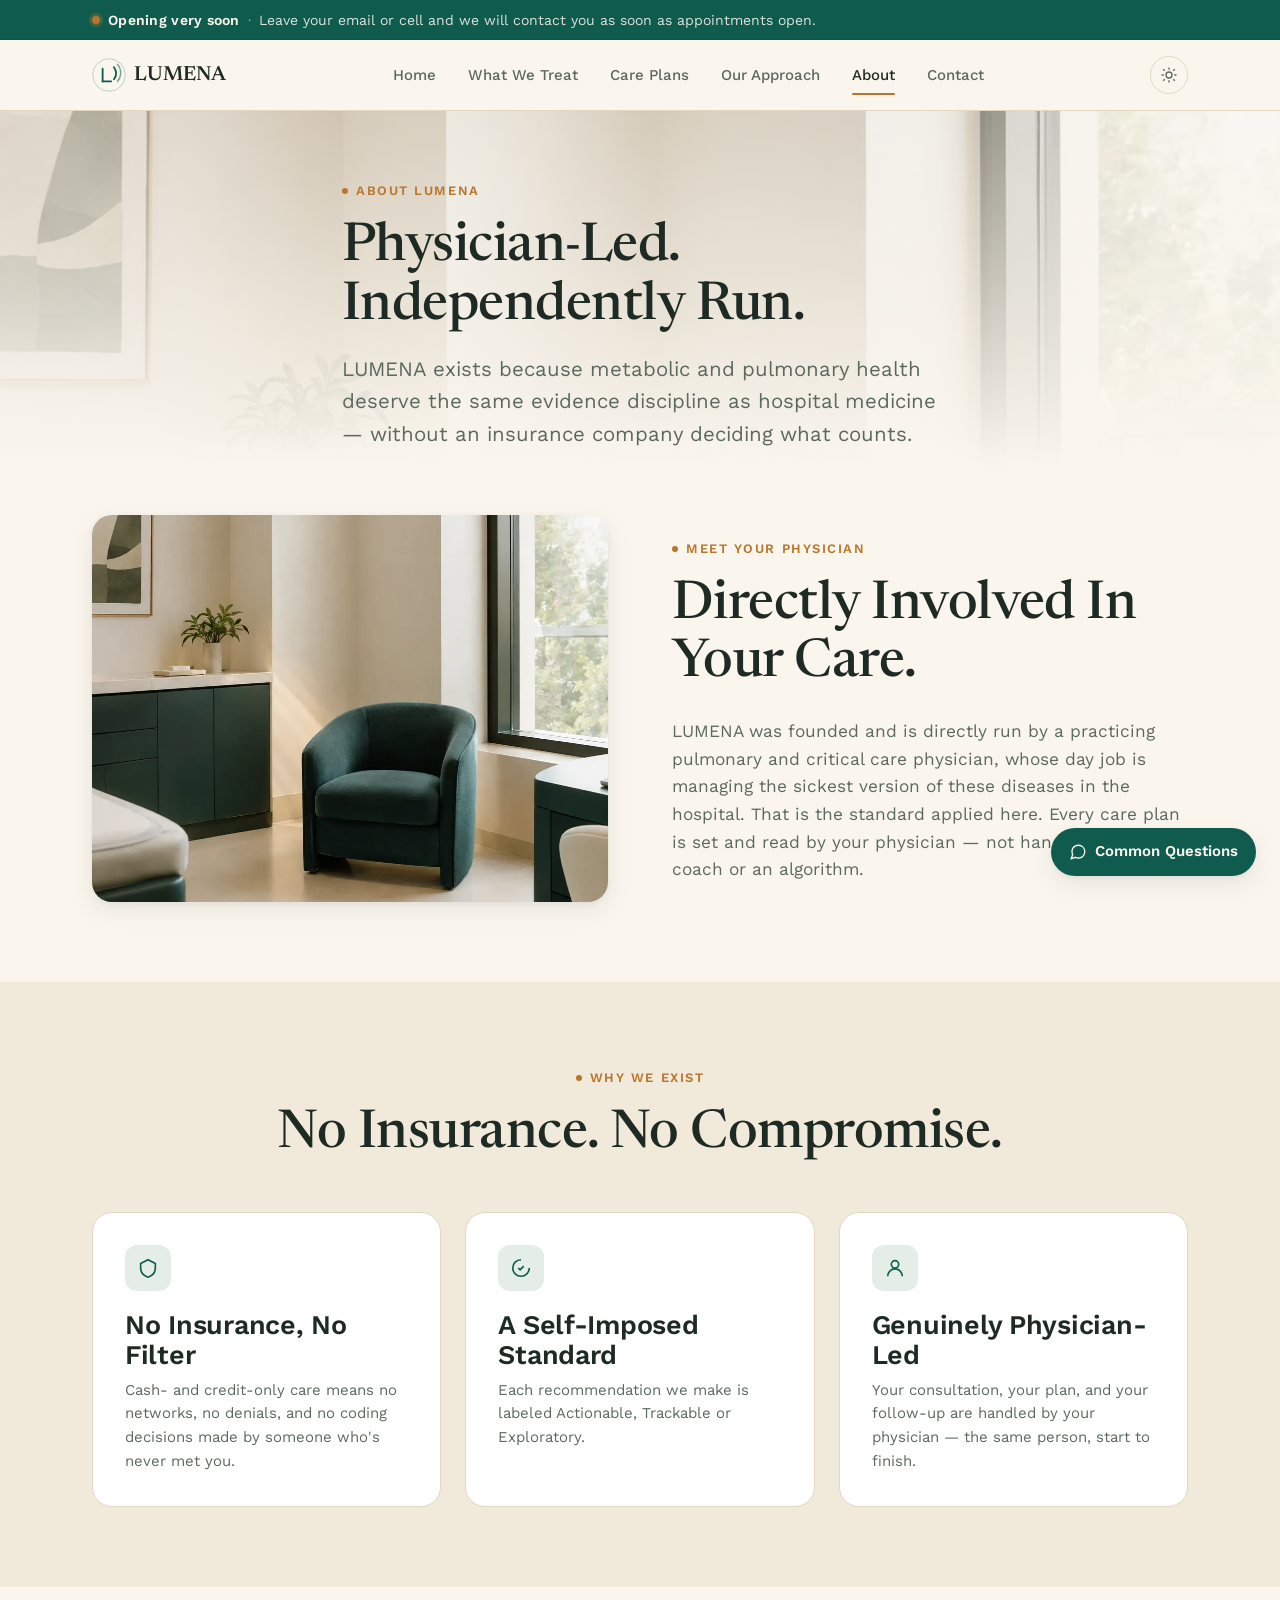
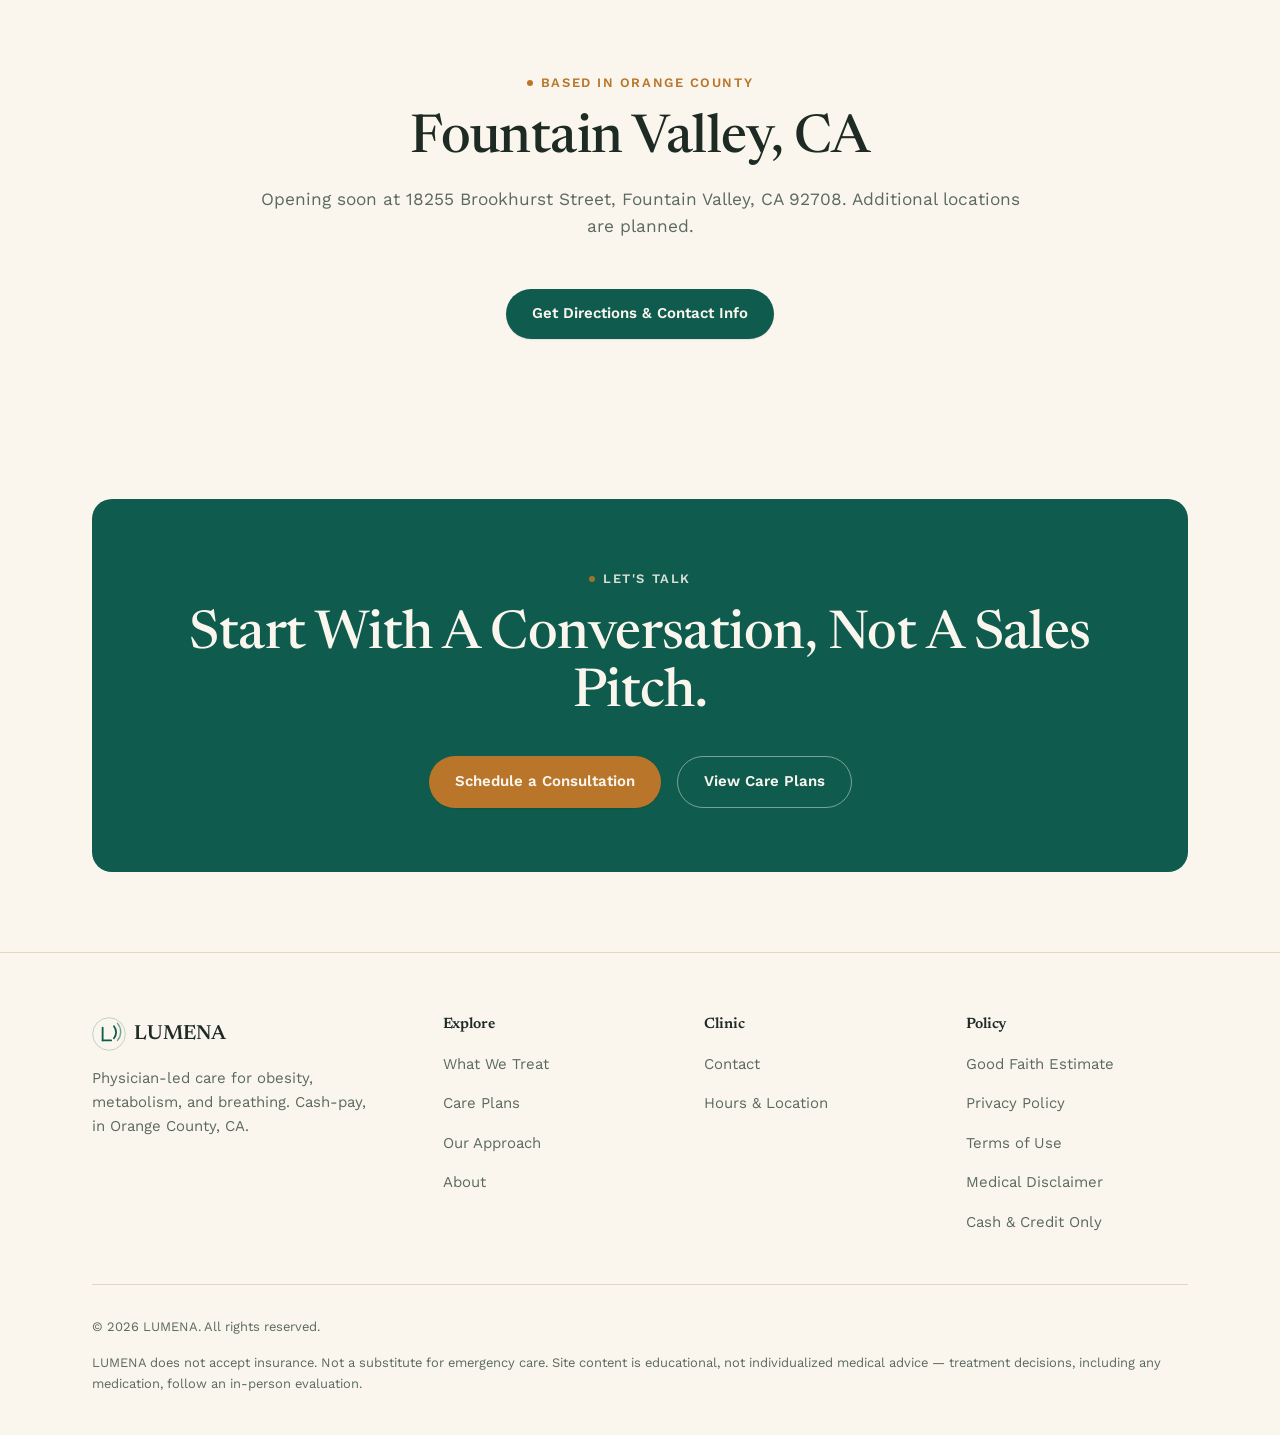
==== commit 1a2b315d: "Add VTE, gallbladder, lymphedema, PCOS/infertility to complications graph; switch booking to 'Openin" ====
--- a/about.html
+++ b/about.html
@@ -18,9 +18,9 @@
 <div class="status-bar" role="status">
   <div class="container status-bar-inner">
     <span class="status-dot" aria-hidden="true"></span>
-    <strong>Opening soon</strong>
+    <strong>Opening very soon</strong>
     <span class="status-sep" aria-hidden="true">&middot;</span>
-    <span>We are not seeing patients yet. Request a time below and we will confirm your visit by email once our doors open.</span>
+    <span>Leave your email or cell and we will contact you as soon as appointments open.</span>
   </div>
 </div>
 
--- a/style.css
+++ b/style.css
@@ -810,3 +810,5 @@
 
 /* mobile list: title already says it */
 .dx-rl-center{display:none!important;}
+
+.interest-form{max-width:560px;margin:var(--space-8) auto 0;}
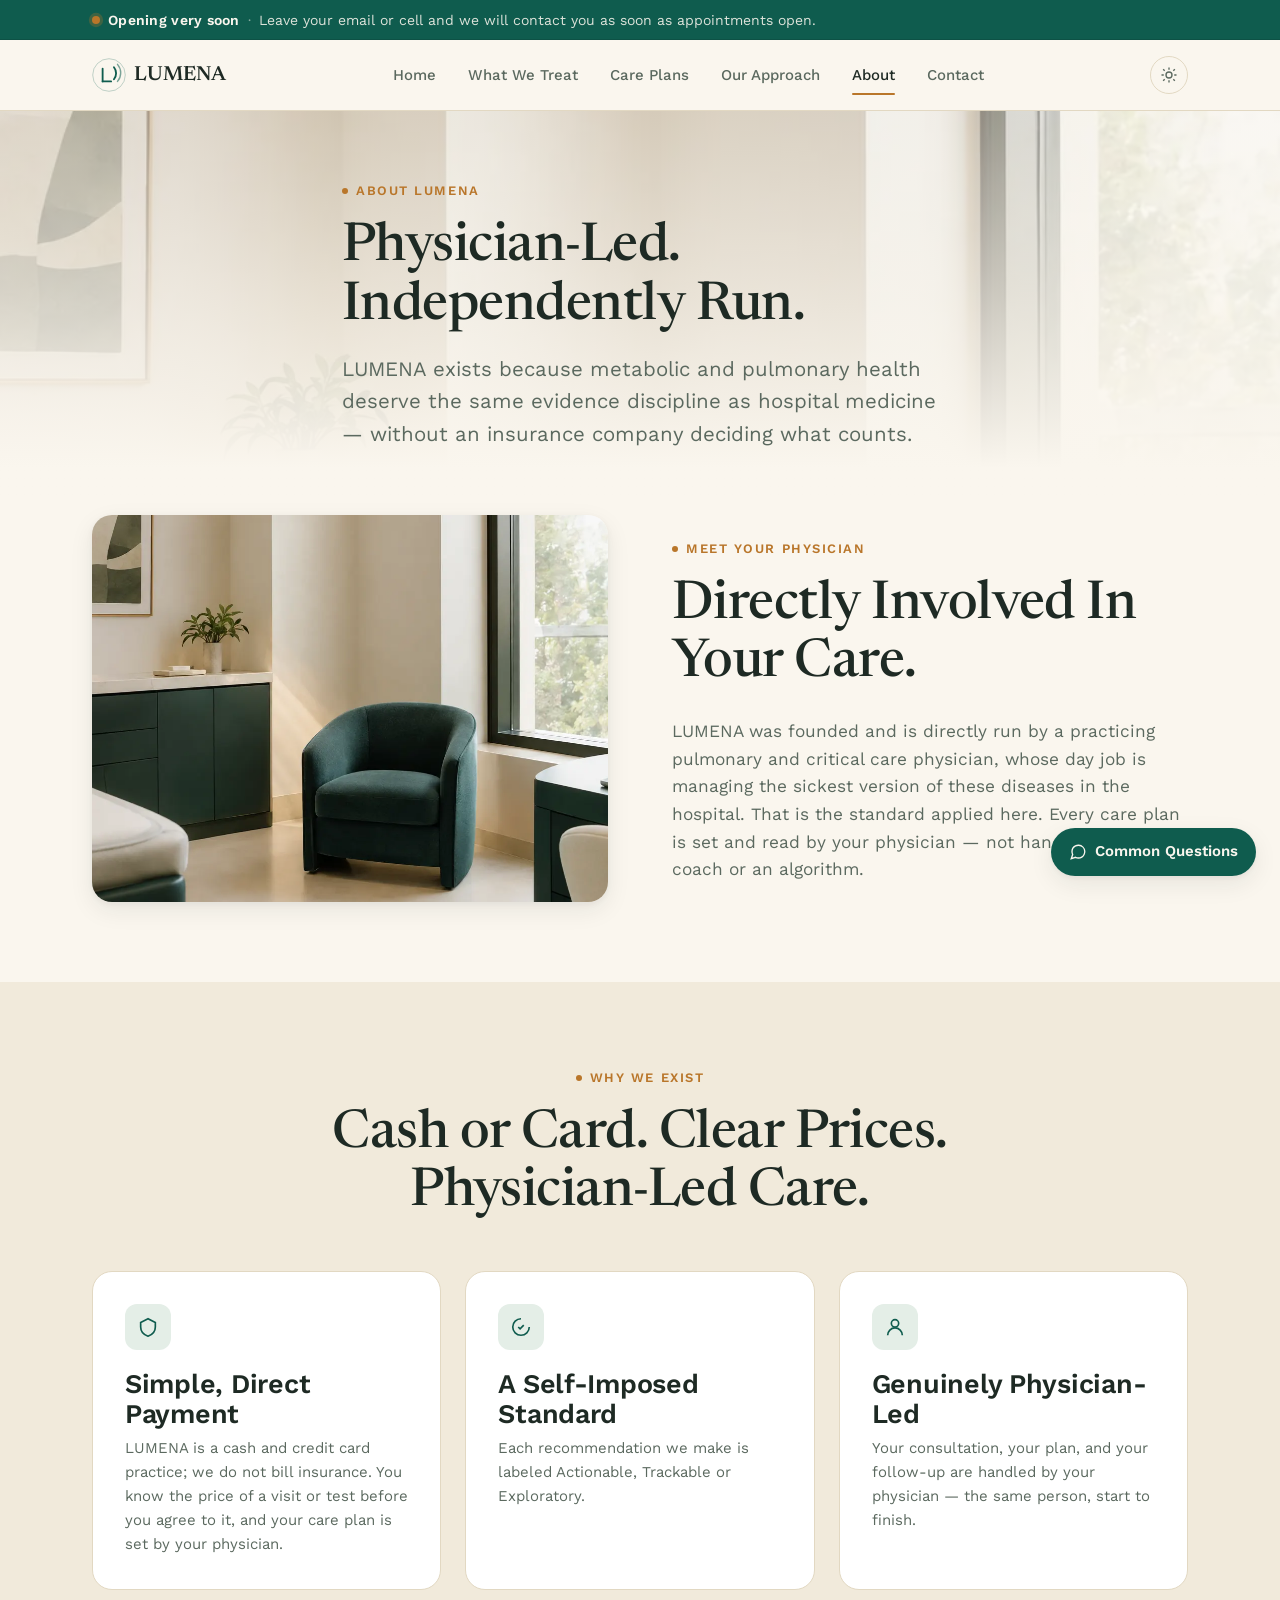
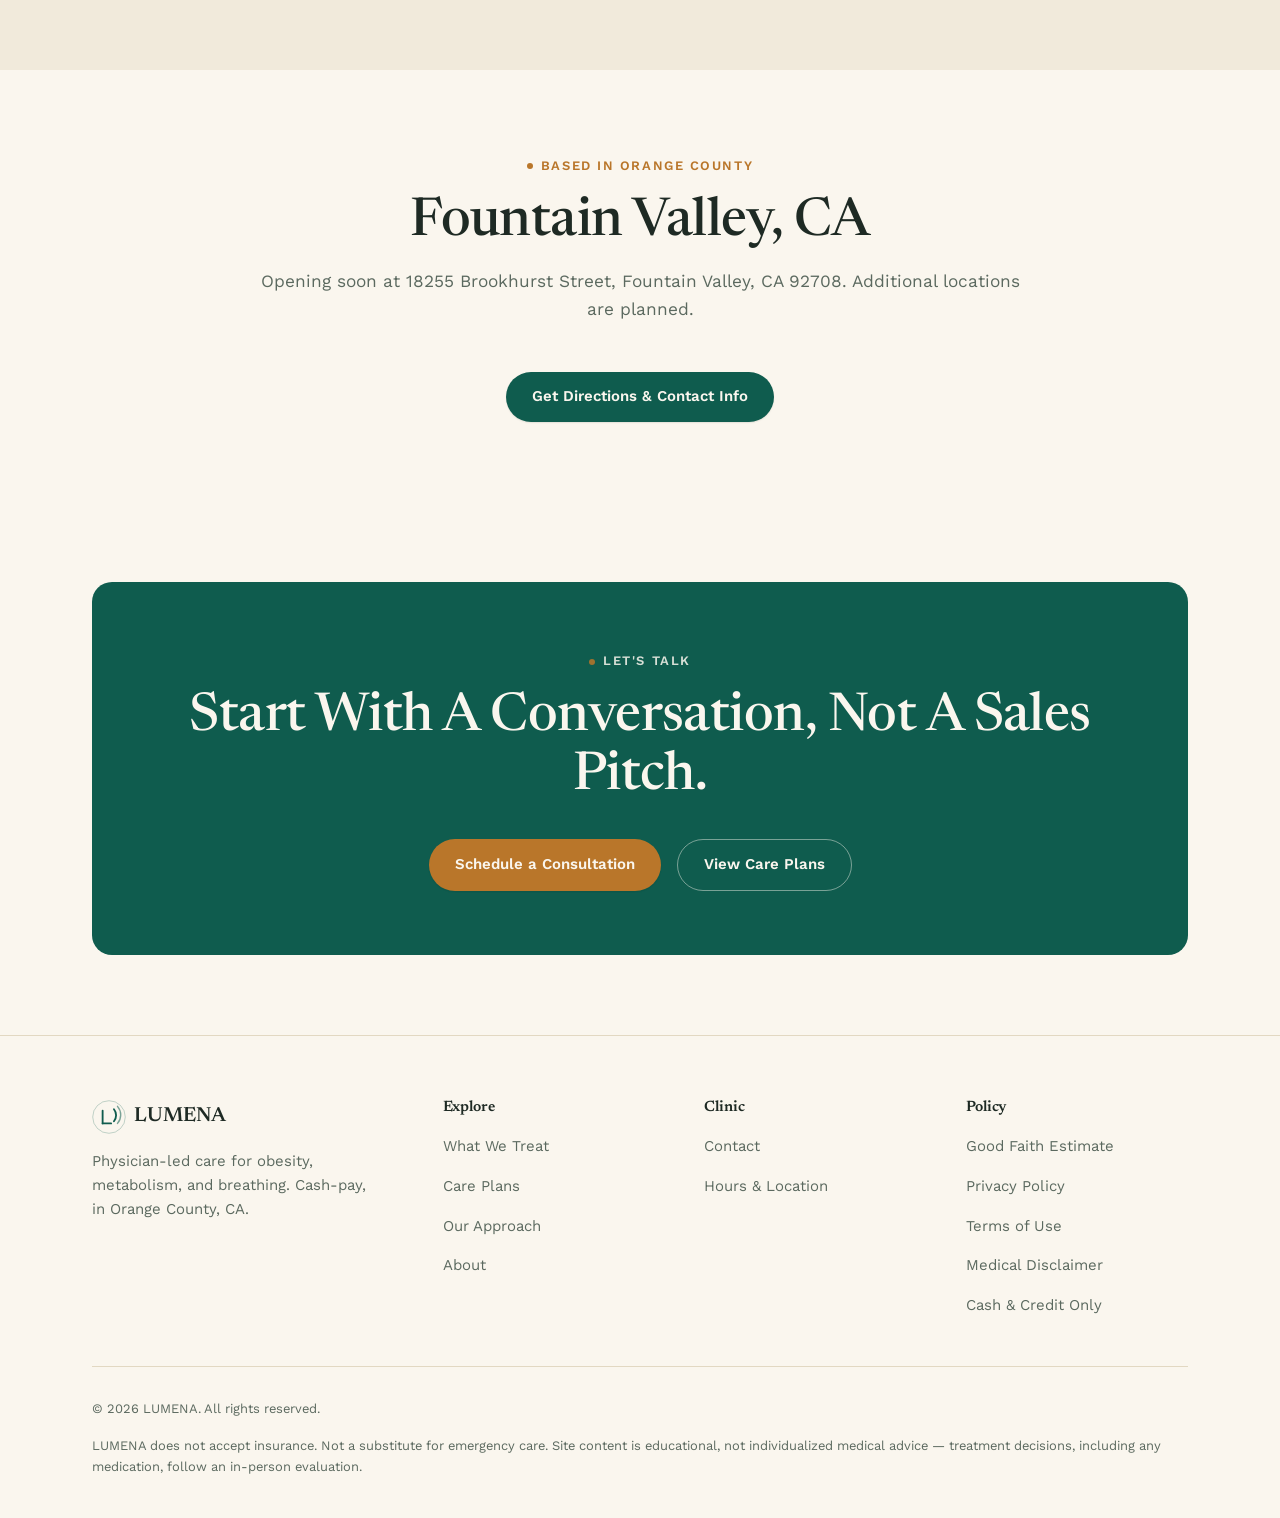
==== commit 2c79758f: "About: replace 'No Insurance. No Compromise.' with accurate cash/card wording" ====
--- a/about.html
+++ b/about.html
@@ -78,13 +78,13 @@
     <div class="container">
       <div class="section-head center">
         <span class="eyebrow">Why We Exist</span>
-        <h2>No Insurance. No Compromise.</h2>
+        <h2>Cash or Card. Clear Prices. Physician-Led Care.</h2>
       </div>
       <div class="card-grid">
         <div class="info-card reveal">
           <div class="icon-wrap"><svg viewBox="0 0 24 24" fill="none" stroke="currentColor" stroke-width="1.8"><path d="M12 3 4 7v5c0 5 3.5 8.5 8 10 4.5-1.5 8-5 8-10V7l-8-4Z"/></svg></div>
-          <h3>No Insurance, No Filter</h3>
-          <p>Cash- and credit-only care means no networks, no denials, and no coding decisions made by someone who's never met you.</p>
+          <h3>Simple, Direct Payment</h3>
+          <p>LUMENA is a cash and credit card practice; we do not bill insurance. You know the price of a visit or test before you agree to it, and your care plan is set by your physician.</p>
         </div>
         <div class="info-card reveal">
           <div class="icon-wrap"><svg viewBox="0 0 24 24" fill="none" stroke="currentColor" stroke-width="1.8"><path d="M9 12l2 2 4-4M21 12a9 9 0 1 1-9-9"/></svg></div>
--- a/style.css
+++ b/style.css
@@ -812,3 +812,29 @@
 .dx-rl-center{display:none!important;}
 
 .interest-form{max-width:560px;margin:var(--space-8) auto 0;}
+
+/* ---- Contact chooser ---- */
+.cc-overlay{position:fixed;inset:0;z-index:1000;background:rgba(16,22,15,.55);display:none;align-items:center;justify-content:center;padding:var(--space-4);}
+.cc-overlay.is-open{display:flex;}
+.cc-box{position:relative;background:var(--surface);color:var(--text);border-radius:var(--radius-lg);max-width:440px;width:100%;padding:var(--space-8) var(--space-6) var(--space-6);box-shadow:var(--shadow-lg);}
+.cc-box h3{font-family:var(--font-display);font-size:var(--text-xl);margin:0 0 var(--space-2);}
+.cc-sub{color:var(--text-muted);font-size:var(--text-sm);margin:0 0 var(--space-5);}
+.cc-actions{display:grid;gap:var(--space-3);}
+.cc-btn{background:var(--surface);color:var(--text);border:1px solid var(--border-strong);}
+.cc-btn:hover{border-color:var(--primary);color:var(--primary);}
+.cc-copy{margin-top:var(--space-5);padding-top:var(--space-4);border-top:1px solid var(--border);display:flex;flex-wrap:wrap;align-items:center;gap:var(--space-2);font-size:var(--text-sm);color:var(--text-muted);}
+.cc-copy strong{color:var(--text);}
+.cc-copybtn{margin-left:auto;font:inherit;font-size:var(--text-xs);font-weight:600;padding:.4rem .8rem;border-radius:999px;border:1px solid var(--border-strong);background:var(--surface-2);color:var(--text);cursor:pointer;}
+.cc-note{margin:var(--space-4) 0 0;font-size:var(--text-xs);color:var(--text-muted);}
+.cc-close{position:absolute;top:10px;right:14px;border:0;background:none;font-size:28px;line-height:1;color:var(--text-muted);cursor:pointer;}
+
+/* contact grid: never wider than the screen */
+.contact-grid>*{min-width:0;}
+.contact-card{max-width:100%;box-sizing:border-box;}
+.contact-row>div{min-width:0;}
+.contact-row a{overflow-wrap:anywhere;}
+
+/* small phones: let long buttons wrap, keep figure inside */
+.btn{white-space:normal;text-align:center;max-width:100%;}
+.hero-grid>*,.dx-radial-list,.dx-rl-group{min-width:0;}
+.hero-visual--diagram{max-width:100%;box-sizing:border-box;}
